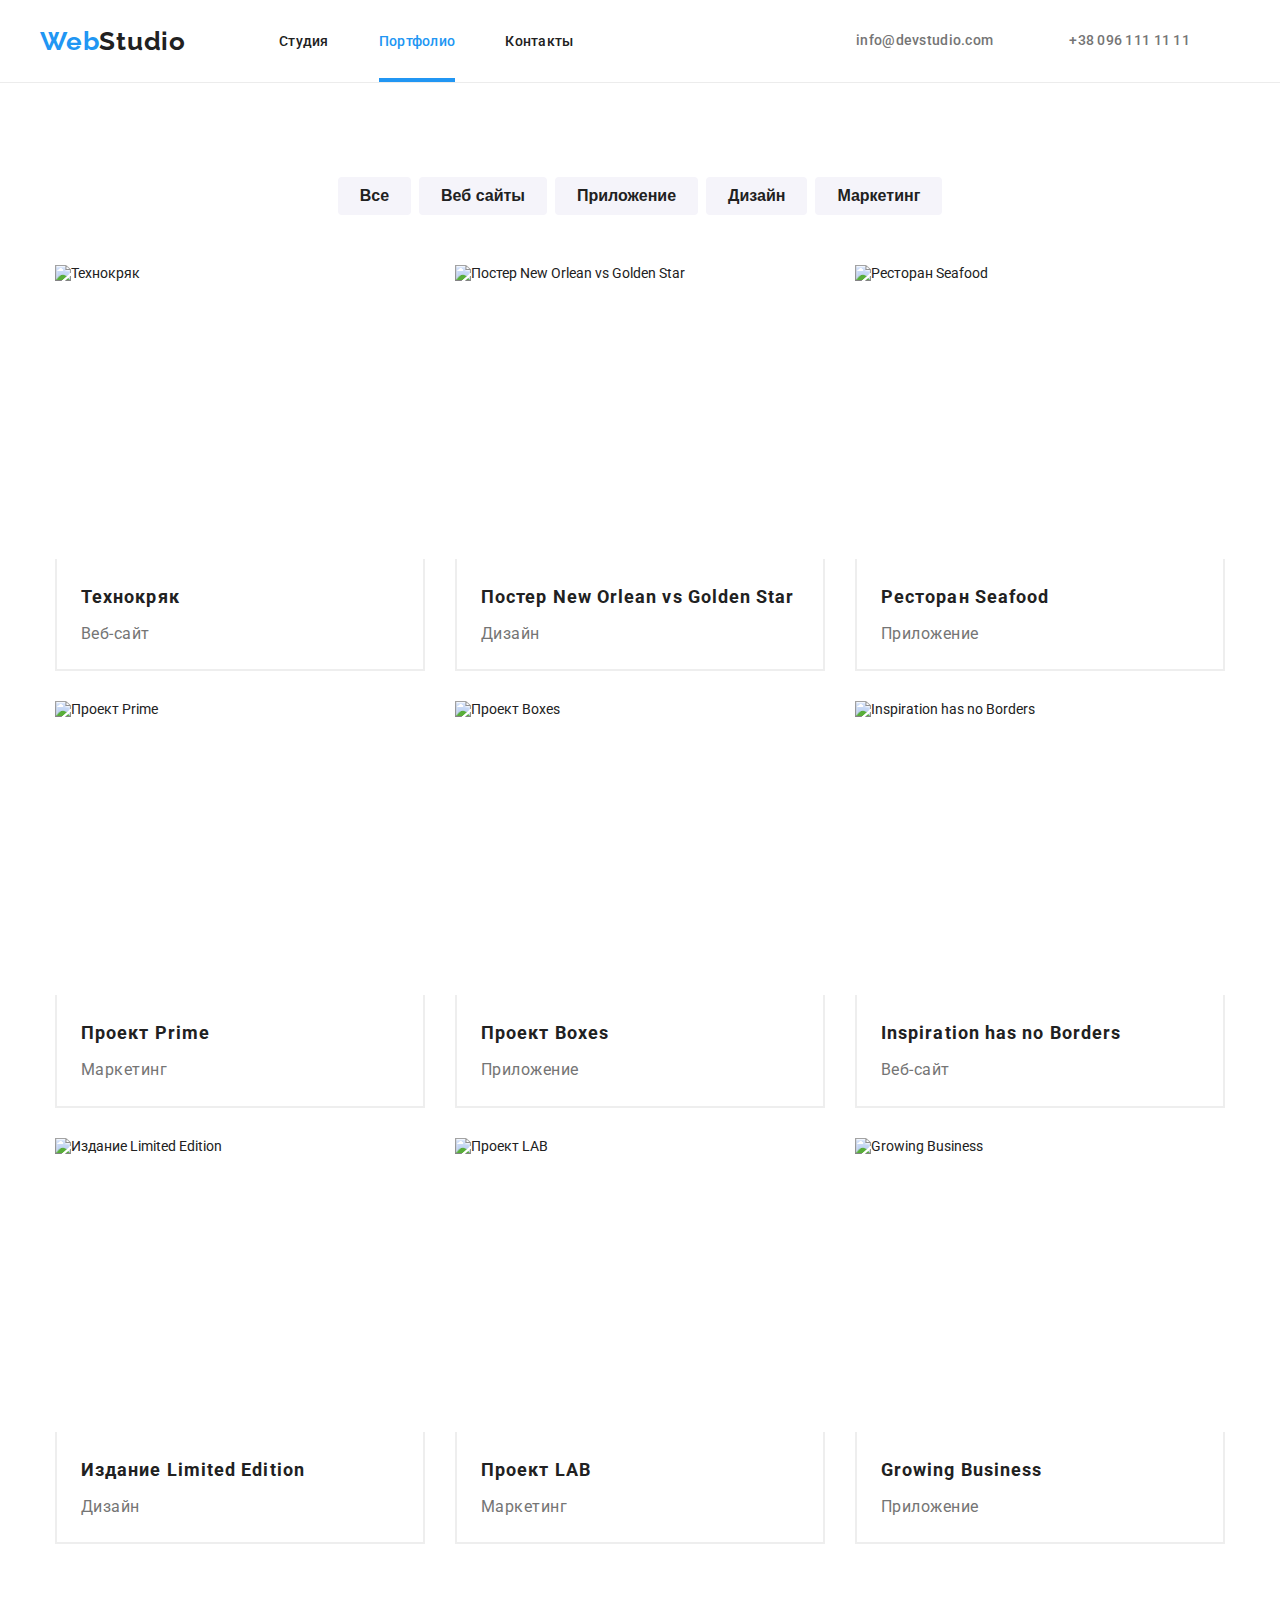
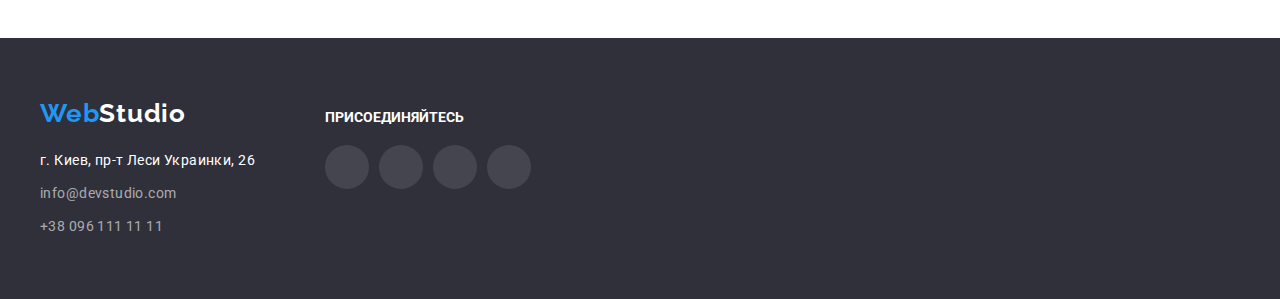
==== portfolio.html @ ff189494 "edit" ====
<!DOCTYPE html>
<html lang="en">

<head>
    <meta charset="UTF-8" />
    <meta http-equiv="X-UA-Compatible" content="IE=edge" />
    <meta name="viewport" content="width=device-width, initial-scale=1.0" />
    <meta name="description" content="Домашнее задание #2" />
    <title>Главная</title>
    <link rel="preconnect" href="https://fonts.googleapis.com">
    <link rel="preconnect" href="https://fonts.gstatic.com" crossorigin>
    <link
        href="https://fonts.googleapis.com/css2?family=Raleway:wght@700&family=Roboto:wght@400;500;700;900&display=swap"
        rel="stylesheet">
        <link rel="stylesheet" href="https://cdnjs.cloudflare.com/ajax/libs/modern-normalize/1.1.0/modern-normalize.min.css" integrity="sha512-wpPYUAdjBVSE4KJnH1VR1HeZfpl1ub8YT/NKx4PuQ5NmX2tKuGu6U/JRp5y+Y8XG2tV+wKQpNHVUX03MfMFn9Q==" crossorigin="anonymous" referrerpolicy="no-referrer" />
     <link rel="stylesheet" href="./css/styles.css" />
</head>

<body>
  <header class="header">
    <div class="container list">
    <a class="logo link" href="./index.html"><span class="first-logo">Web</span><span
        class="second-logo">Studio</span></a>
    <nav class="site-nav">
      <ul class="site-nav-list list">
        <li class="site-nav-list-item"><a class="link" href="./index.html">Студия</a></li>
        <li class="site-nav-list-item"><a class="link current-page" href="./portfolio.html">Портфолио</a></li>
        <li class="site-nav-list-item"><a class="link" href="">Контакты</a></li>
      </ul>
    </nav>
    <ul class="header-contact list">
      <li class="header-contact-item">           
        <a class="link email" href="mailto:info@devstudio.com">
          <svg class="svg" style="width: 16px; height:16px;" >
            <use href="./images/icons.svg#icon-envelope"></use>
          </svg>
          info@devstudio.com</a>
      </li>
      <li class="header-contact-item">          
        <a class="link tel" href="tel:+380961111111">
          <svg class="svg" style="width: 16px; height:16px;">
            <use href="./images/icons.svg#icon-smartphone"></use>
          </svg> 
          +38 096 111 11 11</a>
      </li>
    </ul>
  </div>
  </header>

    <main class="main-portfolio">
        <section class="portfolio section">
            <div class="container">
            <h1 hidden>Портфолио</h1>
            <ul class="portfolio-memu-list list">
                <li class="portfolio-memu-item"> <button class="filter-button btn" type="button">Все</button> </li>
                <li class="portfolio-memu-item"><button class="filter-button btn" type="button">Веб сайты</button></li>
                <li class="portfolio-memu-item"><button class="filter-button btn" type="button">Приложение</button></li>
                <li class="portfolio-memu-item"><button class="filter-button btn" type="button">Дизайн</button></li>
                <li class="portfolio-memu-item"><button class="filter-button btn" type="button">Маркетинг</button></li>
            </ul>

            <ul class="portfolio-repeater list">
                <li class="portfolio-repeater-item">
                  <a class="portfolio-repeater-item-link link" href="">   
                    <div class="portfolio-image-box">               
                    <img class="image" src="./images/portfolio/tehnokrack.jpg" alt="Технокряк">
                    <div class="portfolio-item-description">
                      <p class="text-description">Технокряк это современная площадка распространения коронавируса. Компании используют эту платформу для цифрового шпионажа и атак на защищённые сервера конкурентов.</p>
                    </div>
                  </div>

                    <div class="portfolio-repeater-item-part">
                    <h2 class="h2">Технокряк</h2>
                    <p class="text">Веб-сайт</p>
                </div>
                </a>
              </li>

                <li class="portfolio-repeater-item">
                  <a class="portfolio-repeater-item-link link" href="">
                    <div class="portfolio-image-box">  
                    <img class="image" src="./images/portfolio/new-orlean-vs-golden-star.jpg" alt="Постер New Orlean vs Golden Star">
                    <div class="portfolio-item-description">
                      <p class="text-description">Lorem, ipsum dolor sit amet consectetur adipisicing elit. Nobis, eum?</p>
                      </div>
                      </div>
                    <div class="portfolio-repeater-item-part">
                    <h2 class="h2">Постер New Orlean vs Golden Star</h2>
                    <p class="text">Дизайн</p>
                </div>
              </a>
                </li>
                
                <li class="portfolio-repeater-item">
                  <a class="portfolio-repeater-item-link link" href="">
                    <div class="portfolio-image-box">  
                    <img class="image"  src="./images/portfolio/resto-seafood.jpg" alt="Ресторан Seafood">
                    <div class="portfolio-item-description">
                      <p class="text-description ">Lorem, ipsum dolor sit amet consectetur adipisicing elit. Nobis, eum?</p>
                      </div>
                      </div>
                    <div class="portfolio-repeater-item-part">
                    <h2 class="h2">Ресторан Seafood</h2>
                    <p class="text">Приложение</p>
                </div>
              </a>
                </li>
                
                <li class="portfolio-repeater-item">
                  <a class="portfolio-repeater-item-link link" href="">
                    <div class="portfolio-image-box">  
                    <img class="image" src="./images/portfolio/progect-prime.jpg" alt="Проект Prime">
                    <div class="portfolio-item-description">
                      <p class="text-description">Lorem, ipsum dolor sit amet consectetur adipisicing elit. Nobis, eum?</p>
                      </div>
                      </div>
                    <div class="portfolio-repeater-item-part">
                    <h2 class="h2">Проект Prime</h2>
                    <p class="text">Маркетинг</p>
                </div>
                </a>
                </li>

                <li class="portfolio-repeater-item">
                  <a class="portfolio-repeater-item-link link" href="">
                    <div class="portfolio-image-box">  
                    <img class="image" src="./images/portfolio/progect-boxes.jpg" alt="Проект Boxes">
                    <div class="portfolio-item-description">
                      <p class="text-description">Lorem, ipsum dolor sit amet consectetur adipisicing elit. Nobis, eum?</p>
                      </div>
                      </div>
                    <div class="portfolio-repeater-item-part">
                    <h2 class="h2">Проект Boxes</h2>
                    <p class="text">Приложение</p>
                </div>
                </a>
                </li>

                <li class="portfolio-repeater-item">
                  <a class="portfolio-repeater-item-link link" href="">
                    <div class="portfolio-image-box"> 
                    <img class="image" src="./images/portfolio/inspiration-has-no-borders.jpg" alt="Inspiration has no Borders">                     
                    <div class="portfolio-item-description">
                      <p class="text-description">Lorem, ipsum dolor sit amet consectetur adipisicing elit. Nobis, eum?</p>
                      </div>
                      </div>
                    <div class="portfolio-repeater-item-part">
                    <h2 class="h2">Inspiration has no
                       Borders</h2>
                    <p class="text">Веб-сайт</p>
                </div>
                </a>
                </li>
                <li class="portfolio-repeater-item">
                  <a class="portfolio-repeater-item-link link" href="">
                    <div class="portfolio-image-box">  
                    <img class="image" src="./images/portfolio/limited-edition.jpg" alt="Издание Limited Edition">
                    <div class="portfolio-item-description">
                      <p class="text-description">Lorem, ipsum dolor sit amet consectetur adipisicing elit. Nobis, eum?</p>
                      </div>
                      </div>
                    <div class="portfolio-repeater-item-part">
                    <h2 class="h2">Издание Limited Edition</h2>
                    <p class="text">Дизайн</p>
                </div>
                </a>
                </li>
                <li class="portfolio-repeater-item">
                  <a class="portfolio-repeater-item-link link" href="">
                    <div class="portfolio-image-box">  
                    <img class="image" src="./images/portfolio/progect-lab.jpg" alt="Проект LAB">
                    <div class="portfolio-item-description">
                      <p class="text-description">Lorem, ipsum dolor sit amet consectetur adipisicing elit. Nobis, eum?</p>
                      </div>
                      </div>
                    <div class="portfolio-repeater-item-part">
                    <h2 class="h2">Проект LAB</h2>
                    <p class="text">Маркетинг</p>
                </div>
                </a>
                </li>
                <li class="portfolio-repeater-item">
                  <a class="portfolio-repeater-item-link link" href="">
                    <div class="portfolio-image-box">  
                    <img class="image" src="./images/portfolio/growing-business.jpg" alt="Growing Business">
                    <div class="portfolio-item-description">
                      <p class="text-description">Lorem, ipsum dolor sit amet consectetur adipisicing elit. Nobis, eum?</p>
                      </div>
                      </div>
                    <div class="portfolio-repeater-item-part">
                    <h2 class="h2">Growing Business</h2>
                    <p class="text">Приложение</p>
                </div>
                </a>
                </li>
            </ul>
        </div>
        </section>
    </main>

    <footer class="footer">
      <div class="footer-div container">
<div>
        <a class="logo-footer link" href="/index.html"><span class="first-logo-footer">Web</span><span
            class="second-logo-footer">Studio</span></a>

        <address class="address-footer">
          г. Киев, пр-т Леси Украинки, 26
          <ul class="list footer-contact-list">
            <li class="footer-contact-item"><a class="link" href="mailto:info@devstudio.com">info@devstudio.com</a></li>
            <li class="footer-contact-item"><a class="link" href="tel:+380961111111">+38 096 111 11 11</a></li>
          </ul>
        </address>
      </div>
      <div class="social-div">
        <p class="text">присоединяйтесь</p>
        <ul class="list social">
          <li class="item">
            <a href="" class="social-link">
            <svg class="svg">
              <use href="./images/icons.svg#icon-instagram-2"></use>
            </svg>
          </a>
          </li>
          <li class="item">
            <a href="" class="social-link">
            <svg class="svg">
              <use href="./images/icons.svg#icon-twitter-1"></use>
            </svg>
          </a>
          </li>
          <li class="item">
            <a href="" class="social-link">
            <svg class="svg">
              <use href="./images/icons.svg#icon-facebook-1"></use>
            </svg>
          </a>
          </li>
          <li class="item">
            <a href="" class="social-link">
            <svg class="svg">
              <use href="./images/icons.svg#icon-linkedin-1"></use>
            </svg>
          </a>
          </li>
        </ul>
      </div>
      </div>
    </footer>
</body>

</html>
---- css/styles.css ----
:root {
  --main-font: "Roboto", sans-serif;
  --secondary-font: "Raleway", sans-serif;

  /* text color */
  --main-txt-cl: #212121;  
  --secondary-txt-cl: #2196f3;
  --third-txt-cl: #757575;
  

  --title-txt-cl: #303030;
  --btn-txt-cl: #303030;
  --btn-bg-secondary-cl: #188CE8;

  /* colors */
  --accent-cl: #ff6c00;
  --main-bg-cl: #ffffff;
  --secondary-bg-cl: #F5F4FA;
  --third-bg-cl:#2f303a;


  --black-cl: #000000;
  --grey-cl: #9da4bd;
  --grey-cl-alpha: rgba(157, 164, 189, 0.6);

  --linear-gradient: linear-gradient(
    180deg,
    rgba(47, 48, 58, 0.2) 0%,     
     rgba(47, 48, 58, 0.4) 100%
  );

  /* others */
  --border-radius: 4px;
  
}

body {
  margin: 0;
  padding: 0;
  font-family: var(--main-font);
  font-style: normal;
  font-size: 14px;
  color: var(--main-txt-cl);
  
}

.visually-hidden {
  position: absolute;
  width: 1px;
  height: 1px;
  margin: -1px;
  padding: 0;
  overflow: hidden;
  border: 0;
  clip: rect(0 0 0 0)
}

.list {  
  margin: 0;
  display: flex;
  justify-content:center;
  align-items: center;  
  list-style: none;
  padding-inline-start: 0;
}

.container {   
  width: 1200px;
  margin-left: auto;
  margin-right: auto;  
  padding-left: 15px;
  padding-right: 15px;
}

.section {
  padding-top: 94px;
  padding-bottom: 94px;
}

.link {
  font-style: normal;
  font-size: 14px;
  text-decoration: none;
  color: var(--main-txt-cl);
  transition-property: color;
  transition-duration: 250ms;
  transition-timing-function: cubic-bezier(0.4, 0, 0.2, 1);
}

.link:hover,
.link:active,
.link:focus {  
  color: var(--secondary-txt-cl);
}


.btn {     
  text-align: center;    
  border-width: 0px;
  border-radius: var(--border-radius);
  cursor: pointer;
}

.image {
  display: block; 
  object-fit: cover;
}

.h1,
.h2,
.h3{
  margin: 0;
  padding: 0;
}

.h2 {    
  margin-bottom: 50px;
  font-weight: 700;
  font-size: 36px;
  line-height: 1.2;
  letter-spacing: 0.03em;
  text-align: center;  
}

.svg { 
  display: inline-block;  
   background-color: transparent;  
   justify-content: center;
   align-items: center;  
}
 
.text {
  margin: 0;
  padding: 0;
}

/* Header block */
.header {  
background-color: var(--main-bg-cl);
  border-bottom: 1px solid #ececec;
}

.logo {    
  font-family: var(--secondary-font); 
  font-weight: bold;
  font-size: 26px;
  line-height: 1.2;
  letter-spacing: 0.03em; 
}

.second-logo {  
  font-weight: bold;
  color: var(--main-txt-cl);
}

.site-nav {     
  margin-left: 93px;
  font-weight: 500;  
  font-size: 14px;
  line-height: 1.3;
  letter-spacing: 0.02em;
  text-align: left;
  vertical-align: top;
}

.current-page{
  position: relative;
}


.current-page::after {
  position: absolute;
  display: inline-block;
  bottom: 0;
  left: 0;
  content: "";
  width: 100%;
  height: 4px;
  background-color: var(--secondary-txt-cl);
}

.site-nav-list-item {  
  margin-right: 50px;  
}

.site-nav-list-item:last-child {  
  margin-right: 0px;  
}

.site-nav-list-item .link{
  display: inline-block;  
  padding-top: 32px;
  padding-bottom: 32px;  
}

.current-page{
  color: var(--secondary-txt-cl);
}

.first-logo {    
  color: var(--secondary-txt-cl);
}

.header-contact {
  margin-left: auto;
}

.header-contact-item .link{  
  display: flex;
  justify-content: center;
  align-items: center;
  margin-right: 50px;
  font-weight: 500;  
  line-height: 1.66;
  letter-spacing: 0.02em;  
  
}

.header-contact-item:last-child {  
  margin-right: 0px;   
  
}

.header-contact-item .link{   
  color: var(--third-txt-cl);   
  transition-property: color;
  transition-duration: 250ms;
  transition-timing-function: cubic-bezier(0.4, 0, 0.2, 1);
}

.header-contact-item:hover .link,
.header-contact-item:active .link,
.header-contact-item:focus .link {  
  color: var(--secondary-txt-cl);
}

.header-contact-item .svg{   
  fill: var(--third-txt-cl); 
  transition-property: fill;
  margin-right: 10px;
  transition-duration: 250ms;
  transition-timing-function: cubic-bezier(0.4, 0, 0.2, 1);
  
}

.header-contact-item:hover .svg,
.header-contact-item:focus .svg {  
  fill: var(--secondary-txt-cl);
}

/* Main block */

.main-index,
.main-portfolio {  
  background: #FFFFFF; 
}

.shapka {      
  background-image: var(--linear-gradient),url(../images/activity/img.jpg);   
  
  background-size: contain; 
  background-color: var(--third-bg-cl);
  padding-top: 200px;
  padding-bottom: 200px;
}

.shapka-container {
 
  text-align: center;
}

.shapka .h1 { 
  text-align: center;
  max-width: 696px; 
  margin: 0 auto;   
  padding: 0 auto;
  font-weight: 900;  
  font-size: 44px;
  line-height: 1.36;
  text-transform: uppercase;
  letter-spacing: 0.06em;
  color: var(--main-bg-cl);
}

.shapka .btn {    
  display: block;   
  margin-left: auto;
  margin-right: auto;
  margin-top: 30px;
  padding: 10px 32px;
  font-weight: 700; 
  font-size: 16px;
  line-height: 1.9;
  color: var(--main-bg-cl);
  background-color: var(--secondary-txt-cl);
  box-shadow: 0px 4px 4px rgba(0, 0, 0, 0.15);  
  transition-property: background-color;
  transition-duration: 250ms;
  transition-timing-function: cubic-bezier(0.4, 0, 0.2, 1);
}

.shapka .btn:hover,
.shapka .btn:active,
.shapka .btn:focus {      
  background-color: var(--btn-bg-secondary-cl);  
}

.peculiarities-list-item {
  width: 270px;
  margin-right: 30px;
}

.peculiarities-list-item:last-child {
  margin-right: 0px;
}

.peculiarities-list-item .svg{  
  display: inline-block;
  width: 70px;
  height: 70px;  
  
   background-color: transparent;  
   justify-content: center;
   align-items: center;   
}

.peculiarities-list-item-box {
  display: flex;
    align-items: center;
    justify-content: center;
  width: 270px;
  height: 120px; 
  
  background-color: var(--secondary-bg-cl);    
    
}

.peculiarities-title {
  margin-top: 30px;
  margin-bottom: 10px;
  font-weight: bold;
  line-height: 1.2;
  text-transform: uppercase;
}

.peculiarities-list-item .text {  
  margin: 0; 
  font-weight: normal;
  font-size: 14px;
  line-height: 1.7;
  letter-spacing: 0.03em;
  color: var(--third-txt-cl);
}

.activity {
  padding-bottom: 94px;
}

.activity-list-item {
  margin-right: 30px;
}

.activity-list-item:last-child {
  margin-right: 0px;
}

.activity-list-item .image {
  object-fit: cover;
  height: 294px;
  width: 370px;
}

.activity-desctiption {
  display: flex;
  align-items: center;
    justify-content: center;
  position: relative;
  top: -70px;
min-height: 70px;
width: 100%;
background: rgba(47, 48, 58, 0.8);
}

.activity .h3 {  
  font-weight: bold;
line-height: 1.14;
text-align: center;
letter-spacing: 0.03em;
text-transform: uppercase;
color: var(--main-bg-cl);
}


.team {   
  display: block;  
  font-weight: 700;
  font-size: 36px;
  line-height: 1.2;
  letter-spacing: 0.03em;
  text-align: center; 
  background: var(--secondary-bg-cl);
}

.team-list-item {
  margin-right: 30px;
  background: var(--main-bg-cl);
  box-shadow: 0px 1px 3px rgba(0, 0, 0, 0.12), 0px 1px 1px rgba(0, 0, 0, 0.14),
    0px 2px 1px rgba(0, 0, 0, 0.2);
  border-radius: 0px 0px var(--border-radius) var(--border-radius);
}

.team-list-item:last-child {
  margin-right: 0px;
  }

.team-list-item .image {
  object-fit: cover;
  height: 260px;
  width: 270px;
}
.team-list-item .social {
  font-size: 0px;
  line-height: 1;
}


.team-info {
  padding-top: 30px;
  padding-bottom: 30px;
}

.team-title {  
  margin: 0;
  font-weight: 500;
  font-size: 16px;   
  margin-bottom: 10px;
}

.team .text {  
  margin: 0;
  margin-bottom: 16px;
  font-weight: 400;
  font-size: 16px;  
  color: #757575;  
}
.social .item:not(:last-child) {
  margin-right: 10px;
}

.team .svg {  
  fill:  #AFB1B8;
  width: 20px;
  height: 20px;   
  transition-property: fill;
  transition-duration: 250ms;
  transition-timing-function: cubic-bezier(0.4, 0, 0.2, 1);
  
}

.team .item {    
  box-sizing: border-box;
  width: 44px;
  height: 44px;   
  border-radius: 50%;
  transition-property: background-color;
  transition-duration: 250ms;
  transition-timing-function: cubic-bezier(0.4, 0, 0.2, 1);  
  
}

.team .item:hover ,
.team .item:focus {   
 
  background-color: var(--secondary-txt-cl);
  
}

.team .item:hover .svg,
.team .item:focus .svg{    
  fill:  #ffffff;
  
}

.social-link {
  display: flex;
  justify-content: center;
    align-items: center;
  width: 100%;
  height: 100%; 
}

.clients .item:not(:last-child) {
  margin-right: 30px;
}

.clients .box {
  display: flex;
  justify-content: center;
    align-items: center;
  width: 170px;
  height: 92px; 
  border: 1px solid #AFB1B8;  
box-sizing: border-box;
border-radius: 4px;
transition-property: border;
  transition-duration: 250ms;
  transition-timing-function: cubic-bezier(0.4, 0, 0.2, 1); 
}

.clients .box:hover,
.clients .box:focus{  
  border: 1px solid var(--secondary-txt-cl);  
}
.clients .box .svg{  
  transition-property: fill;
  transition-duration: 250ms;
  transition-timing-function: cubic-bezier(0.4, 0, 0.2, 1);
}


.clients .box:hover .svg,
.clients .box:focus .svg{  
  fill:  var(--secondary-txt-cl);  
}

.clients .svg{ 
  fill:  #AFB1B8;
  width: 106px;
  height: 60px;     
}


/* Footer block */


.footer {    
  background: var(--third-bg-cl);
  padding-top: 60px;
  padding-bottom: 60px;
} 

.footer-div {
  display: flex;
  align-items: baseline
}

.logo-footer {  
  top: 24px;
  font-family: var(--secondary-font);  
  font-size: 26px;
  line-height: 1.2;
  letter-spacing: 0.03em;  
  font-weight: bold;
}

.first-logo-footer {    
  color: var(--secondary-txt-cl);
}

.second-logo-footer {  
  font-weight: bold;
  color: var(--main-bg-cl);
}

.address-footer {
  font-weight: normal;
  font-size: 14px;
  font-style: normal;
  line-height: 1.7;
  letter-spacing: 0.03em;
  color: var(--main-bg-cl);
  margin-top: 20px;
}

.footer-contact-list {
  margin-top: 9px;
  flex-direction: column;
  align-items: flex-start;
}

.footer-contact-item {    
  margin-bottom: 9px;
}

.footer-contact-item:last-child{
  margin-bottom: 0px;
}

.footer-contact-item .link {  
  font-weight: normal;
  font-size: 14px;
  line-height: 1.7;
  letter-spacing: 0.03em;
  color: rgba(255, 255, 255, 0.6); 
  transition-property: color;
  transition-duration: 250ms;
  transition-timing-function: cubic-bezier(0.4, 0, 0.2, 1);   
}

.footer-contact-item .link:hover,
.footer-contact-item .link:active,
.footer-contact-item .link:focus { 
  color: var(--secondary-txt-cl);
}

.footer .social-div {
  margin-left: 70px;
}

.footer .text {
  color: #ffffff;
  margin-bottom: 20px;
  font-weight: bold;
  text-transform: uppercase;
}

.footer .social .item {
  width: 44px;
  height: 44px;
  background: rgba(255, 255, 255, 0.1); 
  border-radius: 50%;
  transition-property: background-color;
  transition-duration: 250ms;
  transition-timing-function: cubic-bezier(0.4, 0, 0.2, 1);
}

.footer .social .item:hover,
.footer .social .item:focus{ 
  background: #2196F3;
  }

.footer .social .item:not(:last-child) {
  margin-right: 10px;
}

.footer .svg {    
  fill: var(--main-bg-cl);
  position: relative;  
  width: 20px;
  height: 20px;  
  padding: 0;  
  }

  

/* Portfolio Page */

.portfolio-memu-list {
margin-bottom: 50px;
}

.portfolio-memu-item {
  margin-right: 8px;
}

.portfolio-memu-item:last-child {
  margin-right: 0px;
}

.filter-button {
  display: block;  
  text-align: center;   
  padding-left: 22px; 
  padding-right: 22px; 
  padding-top: 6px; 
  padding-bottom: 6px;
  font-weight: 700; 
  font-size: 16px;
  line-height: 1.6;
  color: var(--main-txt-cl);
  background-color: var(--secondary-bg-cl);  
  border-width: 0px;
  border-radius: var(--border-radius);
  transition-property: background-color, color, box-shadow ;
  transition-duration: 250ms;
  transition-timing-function: cubic-bezier(0.4, 0, 0.2, 1);
}

.filter-button:hover,
.filter-button:focus,
.filter-button:active { 
  color: var(--main-bg-cl);
  background-color: var(--secondary-txt-cl);
  box-shadow: 0px 4px 4px rgba(0, 0, 0, 0.15);
}

.portfolio-repeater {   
  flex-direction: row;
  flex-wrap:wrap;        
}

.portfolio-repeater-item {
  position: relative;
  box-sizing: border-box;
  width: 370px;
  margin-right: 30px;  
  margin-bottom: 30px;  
}

.portfolio-image-box{
  position: relative;
  width: 100%;
  height: 294px;
  overflow: hidden;
}

.portfolio-repeater-item-link .portfolio-repeater-item{ 
  background: var(--main-bg-cl);
  transition-property: box-shadow;
  transition-duration: 250ms;
  transition-timing-function: cubic-bezier(0.4, 0, 0.2, 1);
}

.portfolio-repeater-item:hover,
.portfolio-repeater-item:active {
  box-shadow: 0px 1px 1px rgba(0, 0, 0, 0.12), 0px 4px 4px rgba(0, 0, 0, 0.06), 1px 4px 6px rgba(0, 0, 0, 0.16);
}

.portfolio-repeater-item:nth-child(3n+3) {  
  margin-right: 0px;    
}

.portfolio-repeater-item:nth-last-child(-n+3) {  
  margin-bottom: 0px;    
}

.portfolio-item-description {  
  position: absolute;
  display: flex;
  justify-content: center;
  align-items: center;  
  width: 100%;
  height: 294px;
  padding-left:  24px;  
  background: rgba(33, 150, 243, 0.9); 
  transition-property: transform;
  transition-duration: 250ms;
  transition-timing-function: cubic-bezier(0.4, 0, 0.2, 1);
}

.portfolio-repeater-item-link:hover .portfolio-item-description,
.portfolio-repeater-item-link:active .portfolio-item-description{
  
  transform: translate(0%, -100%);
  
}


.text-description {  
  margin: 0;
  font-size: 18px;
line-height: 1.55;
color: var(--main-bg-cl);
}

.portfolio-repeater-item-part {
  
  padding: 20px 24px;  
  border-bottom: 2px solid #EEEEEE;
  border-left: 2px solid #EEEEEE;
  border-right: 2px solid #EEEEEE;
}

.portfolio-repeater-item .image {  
  width: 370px;
  height:  294px;  
}

.portfolio .h2{
  margin: 0;  
  padding: 0px;
  text-align: left;
  margin-bottom: 4px;
  font-weight: bold;
font-size: 18px;
line-height: 2;
letter-spacing: 0.06em;
text-decoration: none;
color: #212121;
}

.portfolio .text{
  margin: 0;  
  padding: 0px;
  font-size: 16px;
line-height: 1.9;
letter-spacing: 0.03em;
text-decoration: none;
color: #757575;
}


/* Modal */

.backdrop {
  display: flex;
  position: fixed;
  align-items: center;
    justify-content: center;
  top: 0;
  left: 0;
  width: 100%;
  height: 100%;
  background: rgba(0, 0, 0, 0.2);
}

.is-hidden {
  visibility: hidden;
  opacity: 0;
  pointer-events: none;
}

.modal { 
  position: relative;
  height: 581px;
  width: 528px;
  background-color: var(--main-bg-cl) ;
}
.modal .btn{
  display: flex;
  justify-content: center;
    align-items: center;
  position: absolute;
  right: 23px;
  top: 23px;
  padding: 0;
  width: 30px;
  height: 30px;
  border: 1px solid rgba(0, 0, 0, 0.1);
  background: var(--main-bg-cl);
box-sizing: border-box;
border-radius: 50%;
}

.svg-close {    
  fill: var(--black-cl);
  position: relative;  
  width: 10px;
  height: 10px;  
  padding: 0;  
  }
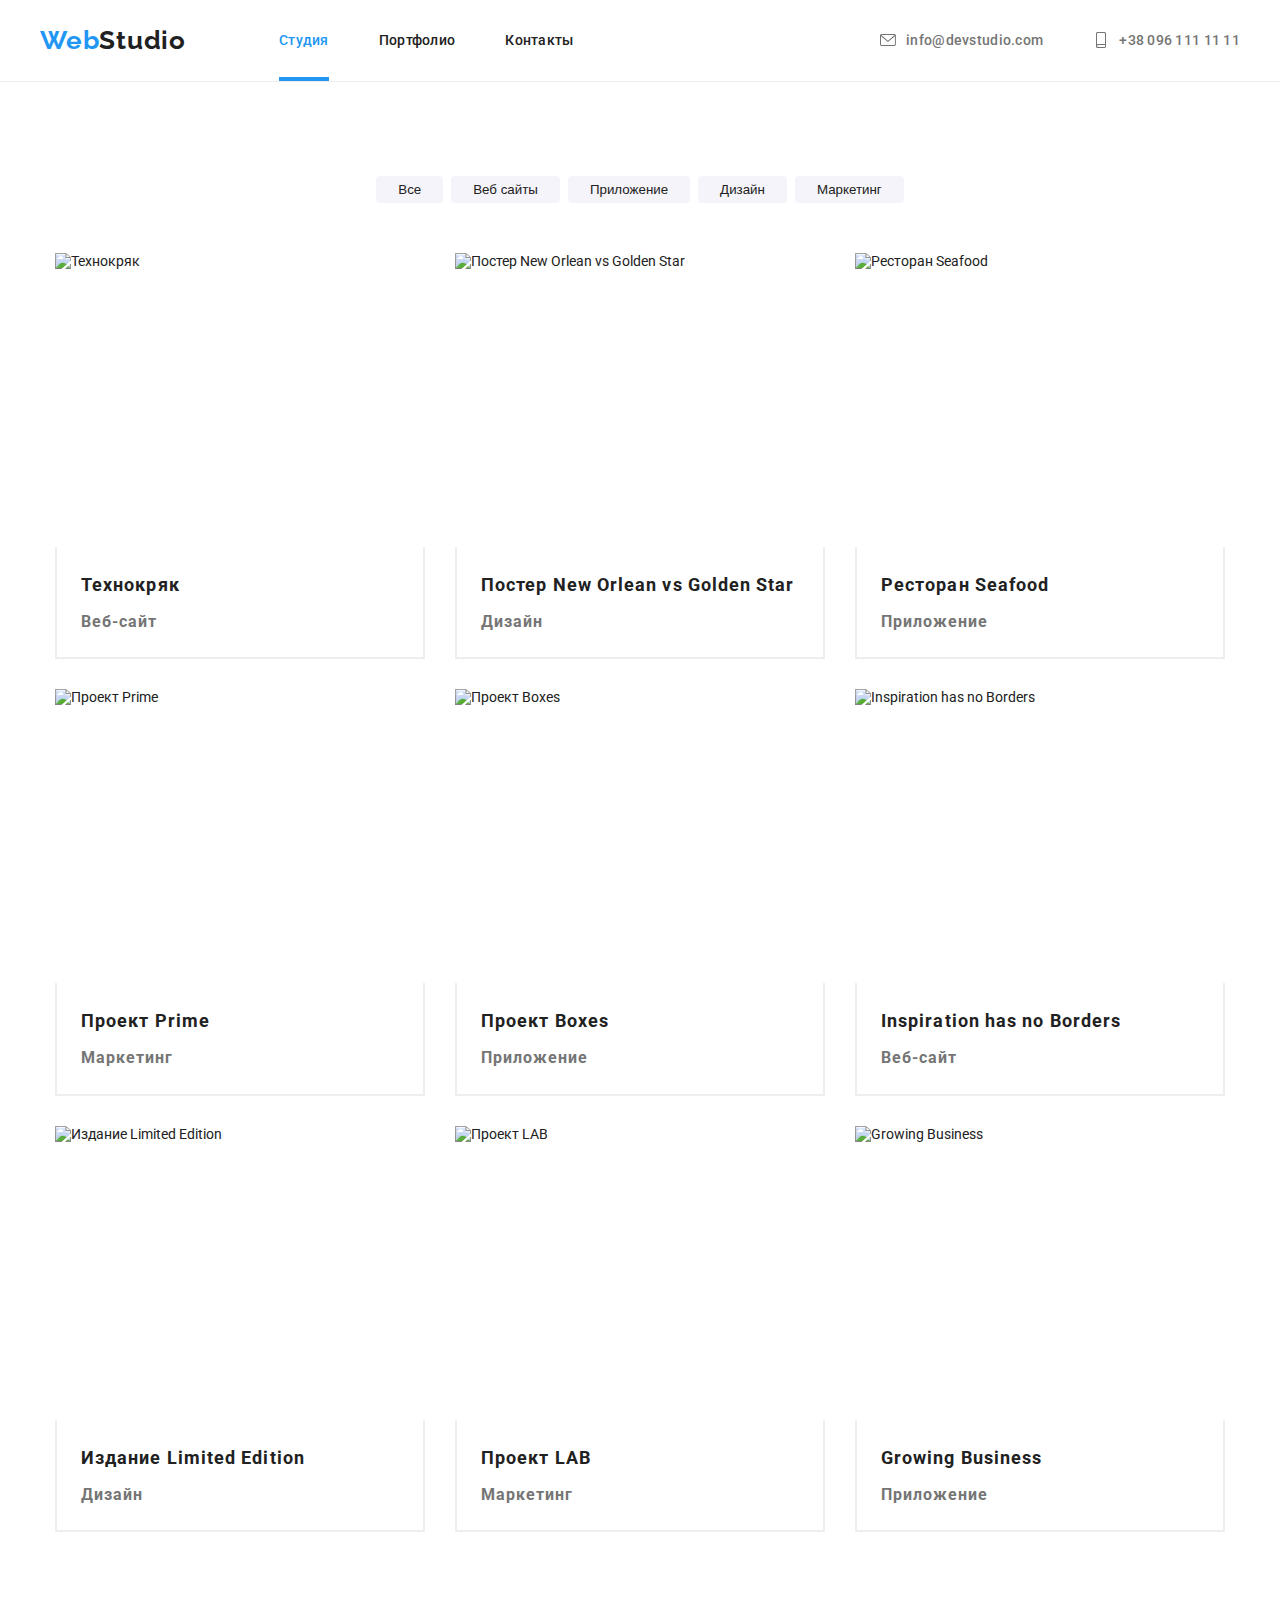
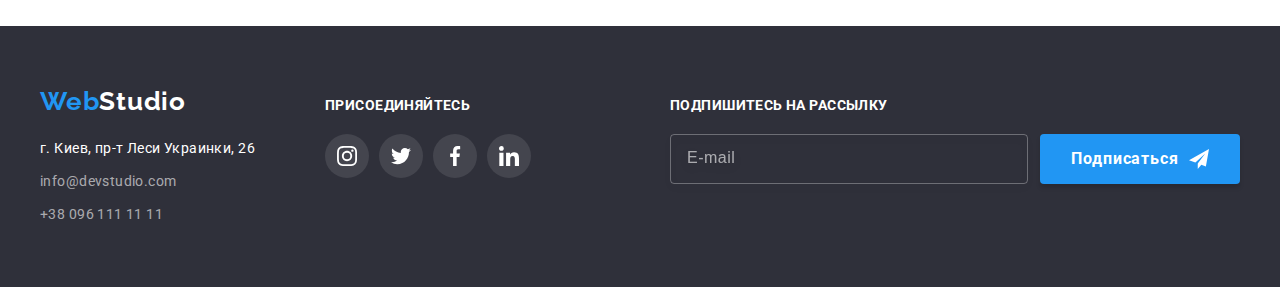
==== commit 0a289ec8: "update" ====
--- a/portfolio.html
+++ b/portfolio.html
@@ -17,179 +17,179 @@
 </head>
 
 <body>
+
   <header class="header">
-    <div class="container list">
-    <a class="logo link" href="./index.html"><span class="first-logo">Web</span><span
-        class="second-logo">Studio</span></a>
-    <nav class="site-nav">
-      <ul class="site-nav-list list">
-        <li class="site-nav-list-item"><a class="link" href="./index.html">Студия</a></li>
-        <li class="site-nav-list-item"><a class="link current-page" href="./portfolio.html">Портфолио</a></li>
-        <li class="site-nav-list-item"><a class="link" href="">Контакты</a></li>
+    <div class="container list box-flex">
+      <a class="link font-3" href="./index.html">Web<span class="header__logo">Studio</span></a>
+      <nav class="header__navigation ">
+        <ul class="header__navigation__list list box-flex font-7 ">
+          <li class="header__navigation__list__item position-items"><a class="link animation-1 current-page" href="./index.html"> <p> Студия</p></a></li>
+          <li class="header__navigation__list__item position-items"><a class="link  animation-1" href="./portfolio.html"> <p> Портфолио</p></a></li>
+          <li class="header__navigation__list__item position-items"><a class="link  animation-1" href=""><p>Контакты</p></a></li>
+        </ul>
+      </nav>
+      <ul class="header__contact list box-flex font-7">
+        <li class="header__contact__item position-items ">
+          <a class="link email animation-1 box-flex" href="mailto:info@devstudio.com">
+            <svg class="svg animation-1" style="width: 16px; height:16px;">
+              <use href="./images/icons.svg#icon-envelope"></use>
+            </svg>
+            <p>info@devstudio.com</p></a>
+        </li>
+        <li class="header__contact__item position-items ">
+          <a class="link tel animation-1 box-flex" href="tel:+380961111111">
+            <svg class="svg animation-1" style="width: 16px; height:16px;">
+              <use href="./images/icons.svg#icon-smartphone"></use>
+            </svg>
+            <p>+38 096 111 11 11</p></a>
+        </li>
       </ul>
-    </nav>
-    <ul class="header-contact list">
-      <li class="header-contact-item">           
-        <a class="link email" href="mailto:info@devstudio.com">
-          <svg class="svg" style="width: 16px; height:16px;" >
-            <use href="./images/icons.svg#icon-envelope"></use>
-          </svg>
-          info@devstudio.com</a>
-      </li>
-      <li class="header-contact-item">          
-        <a class="link tel" href="tel:+380961111111">
-          <svg class="svg" style="width: 16px; height:16px;">
-            <use href="./images/icons.svg#icon-smartphone"></use>
-          </svg> 
-          +38 096 111 11 11</a>
-      </li>
-    </ul>
-  </div>
+    </div>
   </header>
 
-    <main class="main-portfolio">
+    <main class="main">
         <section class="portfolio section">
             <div class="container">
             <h1 hidden>Портфолио</h1>
-            <ul class="portfolio-memu-list list">
-                <li class="portfolio-memu-item"> <button class="filter-button btn" type="button">Все</button> </li>
-                <li class="portfolio-memu-item"><button class="filter-button btn" type="button">Веб сайты</button></li>
-                <li class="portfolio-memu-item"><button class="filter-button btn" type="button">Приложение</button></li>
-                <li class="portfolio-memu-item"><button class="filter-button btn" type="button">Дизайн</button></li>
-                <li class="portfolio-memu-item"><button class="filter-button btn" type="button">Маркетинг</button></li>
+            <ul class="portfolio__memu__list list box-flex">
+                <li class="portfolio__memu__item animation-1"> <button class="portfolio__memu__button-filter btn" type="button">Все</button> </li>
+                <li class="portfolio__memu__item a imation-1"><button class="portfolio__memu__button-filter btn" type="button">Веб сайты</button></li>
+                <li class="portfolio__memu__item animation-1"><button class="portfolio__memu__button-filter btn" type="button">Приложение</button></li>
+                <li class="portfolio__memu__item animation-1"><button class="portfolio__memu__button-filter btn" type="button">Дизайн</button></li>
+                <li class="portfolio__memu__item animation-1"><button class="portfolio__memu__button-filter btn" type="button">Маркетинг</button></li>
             </ul>
 
-            <ul class="portfolio-repeater list">
-                <li class="portfolio-repeater-item">
-                  <a class="portfolio-repeater-item-link link" href="">   
-                    <div class="portfolio-image-box">               
+            <ul class="portfolio__repeater list box-flex">
+                <li class="portfolio__repeater__item animation-1">
+                  <a class="portfolio__repeater__item__link link" href="">   
+                    <div class="portfolio__image__box">               
                     <img class="image" src="./images/portfolio/tehnokrack.jpg" alt="Технокряк">
-                    <div class="portfolio-item-description">
+                    <div class="portfolio__item__description box-flex animation-1">
                       <p class="text-description">Технокряк это современная площадка распространения коронавируса. Компании используют эту платформу для цифрового шпионажа и атак на защищённые сервера конкурентов.</p>
                     </div>
                   </div>
 
-                    <div class="portfolio-repeater-item-part">
-                    <h2 class="h2">Технокряк</h2>
-                    <p class="text">Веб-сайт</p>
+                    <div class="portfolio__repeater__item__part">
+                    <h2 class="font-12">Технокряк</h2>
+                    <p class="text font-4">Веб-сайт</p>
                 </div>
                 </a>
               </li>
 
-                <li class="portfolio-repeater-item">
-                  <a class="portfolio-repeater-item-link link" href="">
-                    <div class="portfolio-image-box">  
+                <li class="portfolio__repeater__item animation-1">
+                  <a class="portfolio__repeater__item__link link" href="">
+                    <div class="portfolio__image__box">  
                     <img class="image" src="./images/portfolio/new-orlean-vs-golden-star.jpg" alt="Постер New Orlean vs Golden Star">
-                    <div class="portfolio-item-description">
-                      <p class="text-description">Lorem, ipsum dolor sit amet consectetur adipisicing elit. Nobis, eum?</p>
-                      </div>
-                      </div>
-                    <div class="portfolio-repeater-item-part">
-                    <h2 class="h2">Постер New Orlean vs Golden Star</h2>
-                    <p class="text">Дизайн</p>
+                    <div class="portfolio__item__description box-flex animation-1">
+                      <p class="text-description">Lorem, ipsum dolor sit amet consectetur adipisicing elit. Nobis, eum?</p>
+                      </div>
+                      </div>
+                    <div class="portfolio__repeater__item__part">
+                    <h2 class="font-12">Постер New Orlean vs Golden Star</h2>
+                    <p class="text font-4">Дизайн</p>
                 </div>
               </a>
                 </li>
                 
-                <li class="portfolio-repeater-item">
-                  <a class="portfolio-repeater-item-link link" href="">
-                    <div class="portfolio-image-box">  
+                <li class="portfolio__repeater__item animation-1">
+                  <a class="portfolio__repeater__item__link link" href="">
+                    <div class="portfolio__image__box">  
                     <img class="image"  src="./images/portfolio/resto-seafood.jpg" alt="Ресторан Seafood">
-                    <div class="portfolio-item-description">
+                    <div class="portfolio__item__description box-flex animation-1">
                       <p class="text-description ">Lorem, ipsum dolor sit amet consectetur adipisicing elit. Nobis, eum?</p>
                       </div>
                       </div>
-                    <div class="portfolio-repeater-item-part">
-                    <h2 class="h2">Ресторан Seafood</h2>
-                    <p class="text">Приложение</p>
+                    <div class="portfolio__repeater__item__part">
+                    <h2 class="font-12">Ресторан Seafood</h2>
+                    <p class="text font-4">Приложение</p>
                 </div>
               </a>
                 </li>
                 
-                <li class="portfolio-repeater-item">
-                  <a class="portfolio-repeater-item-link link" href="">
-                    <div class="portfolio-image-box">  
+                <li class="portfolio__repeater__item animation-1">
+                  <a class="portfolio__repeater__item__link link" href="">
+                    <div class="portfolio__image__box">  
                     <img class="image" src="./images/portfolio/progect-prime.jpg" alt="Проект Prime">
-                    <div class="portfolio-item-description">
-                      <p class="text-description">Lorem, ipsum dolor sit amet consectetur adipisicing elit. Nobis, eum?</p>
-                      </div>
-                      </div>
-                    <div class="portfolio-repeater-item-part">
-                    <h2 class="h2">Проект Prime</h2>
-                    <p class="text">Маркетинг</p>
-                </div>
-                </a>
-                </li>
-
-                <li class="portfolio-repeater-item">
-                  <a class="portfolio-repeater-item-link link" href="">
-                    <div class="portfolio-image-box">  
+                    <div class="portfolio__item__description box-flex animation-1">
+                      <p class="text-description">Lorem, ipsum dolor sit amet consectetur adipisicing elit. Nobis, eum?</p>
+                      </div>
+                      </div>
+                    <div class="portfolio__repeater__item__part">
+                    <h2 class="font-12">Проект Prime</h2>
+                    <p class="text font-4">Маркетинг</p>
+                </div>
+                </a>
+                </li>
+
+                <li class="portfolio__repeater__item animation-1">
+                  <a class="portfolio__repeater__item__link link" href="">
+                    <div class="portfolio__image__box">  
                     <img class="image" src="./images/portfolio/progect-boxes.jpg" alt="Проект Boxes">
-                    <div class="portfolio-item-description">
-                      <p class="text-description">Lorem, ipsum dolor sit amet consectetur adipisicing elit. Nobis, eum?</p>
-                      </div>
-                      </div>
-                    <div class="portfolio-repeater-item-part">
-                    <h2 class="h2">Проект Boxes</h2>
-                    <p class="text">Приложение</p>
-                </div>
-                </a>
-                </li>
-
-                <li class="portfolio-repeater-item">
-                  <a class="portfolio-repeater-item-link link" href="">
-                    <div class="portfolio-image-box"> 
+                    <div class="portfolio__item__description box-flex animation-1">
+                      <p class="text-description">Lorem, ipsum dolor sit amet consectetur adipisicing elit. Nobis, eum?</p>
+                      </div>
+                      </div>
+                    <div class="portfolio__repeater__item__part">
+                    <h2 class="font-12">Проект Boxes</h2>
+                    <p class="text font-4">Приложение</p>
+                </div>
+                </a>
+                </li>
+
+                <li class="portfolio__repeater__item animation-1">
+                  <a class="portfolio__repeater__item__link link" href="">
+                    <div class="portfolio__image__box"> 
                     <img class="image" src="./images/portfolio/inspiration-has-no-borders.jpg" alt="Inspiration has no Borders">                     
-                    <div class="portfolio-item-description">
-                      <p class="text-description">Lorem, ipsum dolor sit amet consectetur adipisicing elit. Nobis, eum?</p>
-                      </div>
-                      </div>
-                    <div class="portfolio-repeater-item-part">
-                    <h2 class="h2">Inspiration has no
+                    <div class="portfolio__item__description box-flex animation-1">
+                      <p class="text-description">Lorem, ipsum dolor sit amet consectetur adipisicing elit. Nobis, eum?</p>
+                      </div>
+                      </div>
+                    <div class="portfolio__repeater__item__part">
+                    <h2 class="font-12">Inspiration has no
                        Borders</h2>
-                    <p class="text">Веб-сайт</p>
-                </div>
-                </a>
-                </li>
-                <li class="portfolio-repeater-item">
-                  <a class="portfolio-repeater-item-link link" href="">
-                    <div class="portfolio-image-box">  
+                    <p class="text font-4">Веб-сайт</p>
+                </div>
+                </a>
+                </li>
+                <li class="portfolio__repeater__item animation-1">
+                  <a class="portfolio__repeater__item__link link" href="">
+                    <div class="portfolio__image__box">  
                     <img class="image" src="./images/portfolio/limited-edition.jpg" alt="Издание Limited Edition">
-                    <div class="portfolio-item-description">
-                      <p class="text-description">Lorem, ipsum dolor sit amet consectetur adipisicing elit. Nobis, eum?</p>
-                      </div>
-                      </div>
-                    <div class="portfolio-repeater-item-part">
-                    <h2 class="h2">Издание Limited Edition</h2>
-                    <p class="text">Дизайн</p>
-                </div>
-                </a>
-                </li>
-                <li class="portfolio-repeater-item">
-                  <a class="portfolio-repeater-item-link link" href="">
-                    <div class="portfolio-image-box">  
+                    <div class="portfolio__item__description box-flex animation-1">
+                      <p class="text-description">Lorem, ipsum dolor sit amet consectetur adipisicing elit. Nobis, eum?</p>
+                      </div>
+                      </div>
+                    <div class="portfolio__repeater__item__part">
+                    <h2 class="font-12">Издание Limited Edition</h2>
+                    <p class="text font-4">Дизайн</p>
+                </div>
+                </a>
+                </li>
+                <li class="portfolio__repeater__item animation-1">
+                  <a class="portfolio__repeater__item__link link" href="">
+                    <div class="portfolio__image__box">  
                     <img class="image" src="./images/portfolio/progect-lab.jpg" alt="Проект LAB">
-                    <div class="portfolio-item-description">
-                      <p class="text-description">Lorem, ipsum dolor sit amet consectetur adipisicing elit. Nobis, eum?</p>
-                      </div>
-                      </div>
-                    <div class="portfolio-repeater-item-part">
-                    <h2 class="h2">Проект LAB</h2>
-                    <p class="text">Маркетинг</p>
-                </div>
-                </a>
-                </li>
-                <li class="portfolio-repeater-item">
-                  <a class="portfolio-repeater-item-link link" href="">
-                    <div class="portfolio-image-box">  
+                    <div class="portfolio__item__description box-flex animation-1">
+                      <p class="text-description">Lorem, ipsum dolor sit amet consectetur adipisicing elit. Nobis, eum?</p>
+                      </div>
+                      </div>
+                    <div class="portfolio__repeater__item__part">
+                    <h2 class="font-12">Проект LAB</h2>
+                    <p class="text font-4">Маркетинг</p>
+                </div>
+                </a>
+                </li>
+                <li class="portfolio__repeater__item animation-1">
+                  <a class="portfolio__repeater__item__link link" href="">
+                    <div class="portfolio__image__box">  
                     <img class="image" src="./images/portfolio/growing-business.jpg" alt="Growing Business">
-                    <div class="portfolio-item-description">
-                      <p class="text-description">Lorem, ipsum dolor sit amet consectetur adipisicing elit. Nobis, eum?</p>
-                      </div>
-                      </div>
-                    <div class="portfolio-repeater-item-part">
-                    <h2 class="h2">Growing Business</h2>
-                    <p class="text">Приложение</p>
+                    <div class="portfolio__item__description box-flex animation-1">
+                      <p class="text-description">Lorem, ipsum dolor sit amet consectetur adipisicing elit. Nobis, eum?</p>
+                      </div>
+                      </div>
+                    <div class="portfolio__repeater__item__part">
+                    <h2 class="font-12">Growing Business</h2>
+                    <p class="text font-4">Приложение</p>
                 </div>
                 </a>
                 </li>
@@ -199,52 +199,68 @@
     </main>
 
     <footer class="footer">
-      <div class="footer-div container">
-<div>
-        <a class="logo-footer link" href="/index.html"><span class="first-logo-footer">Web</span><span
-            class="second-logo-footer">Studio</span></a>
-
-        <address class="address-footer">
-          г. Киев, пр-т Леси Украинки, 26
-          <ul class="list footer-contact-list">
-            <li class="footer-contact-item"><a class="link" href="mailto:info@devstudio.com">info@devstudio.com</a></li>
-            <li class="footer-contact-item"><a class="link" href="tel:+380961111111">+38 096 111 11 11</a></li>
+      <div class="footer__container container box-flex">
+        <div>
+          <a class="link font-3" href="/index.html">Web<span class="footer__logo">Studio</span></a>
+  
+          <address class="footer__address font-8">
+            г. Киев, пр-т Леси Украинки, 26
+            <ul class="list footer__address__contact__list">
+              <li class="footer__address__contact__item"><a class="link animation-1" href="mailto:info@devstudio.com">info@devstudio.com</a></li>
+              <li class="footer__address__contact__item"><a class="link animation-1" href="tel:+380961111111">+38 096 111 11 11</a></li>
+            </ul>
+          </address>
+        </div>
+  
+        <div class="footer__social">
+          <p class="footer__social__title font-9">присоединяйтесь</p>
+          <ul class="footer__social__list list box-flex">
+            <li class="footer__social__item animation-1">
+              <a href="" class="footer__social__item__link link box-flex">
+                <svg class="svg">
+                  <use href="./images/icons.svg#icon-instagram-2"></use>
+                </svg>
+              </a>
+            </li>
+            <li class="footer__social__item animation-1">
+              <a href="" class="footer__social__item__link  link box-flex ">
+                <svg class="svg">
+                  <use href="./images/icons.svg#icon-twitter-1"></use>
+                </svg>
+              </a>
+            </li>
+            <li class="footer__social__item  animation-1">
+              <a href="" class="footer__social__item__link link box-flex">
+                <svg class="svg">
+                  <use href="./images/icons.svg#icon-facebook-1"></use>
+                </svg>
+              </a>
+            </li>
+            <li class="footer__social__item  animation-1">
+              <a href="" class="footer__social__item__link link box-flex">
+                <svg class="svg">
+                  <use href="./images/icons.svg#icon-linkedin-1"></use>
+                </svg>
+              </a>
+            </li>
           </ul>
-        </address>
-      </div>
-      <div class="social-div">
-        <p class="text">присоединяйтесь</p>
-        <ul class="list social">
-          <li class="item">
-            <a href="" class="social-link">
-            <svg class="svg">
-              <use href="./images/icons.svg#icon-instagram-2"></use>
-            </svg>
-          </a>
-          </li>
-          <li class="item">
-            <a href="" class="social-link">
-            <svg class="svg">
-              <use href="./images/icons.svg#icon-twitter-1"></use>
-            </svg>
-          </a>
-          </li>
-          <li class="item">
-            <a href="" class="social-link">
-            <svg class="svg">
-              <use href="./images/icons.svg#icon-facebook-1"></use>
-            </svg>
-          </a>
-          </li>
-          <li class="item">
-            <a href="" class="social-link">
-            <svg class="svg">
-              <use href="./images/icons.svg#icon-linkedin-1"></use>
-            </svg>
-          </a>
-          </li>
-        </ul>
-      </div>
+        </div>
+        <div class="footer__subscription">
+          <form class="subscription__form box-flex" name="subscription-form" autocomplete="on">
+            <div class="subscription__form__box">
+              <p class="subscription__form__box__title font-9">подпишитесь на рассылку</p>
+              <label for="user_email"></label>
+              <input class="subscription__form__input" type="email" name="email" id="user_email" placeholder="E-mail">
+            </div>
+            <button class="btn btn-action subscription__form__btn  animation-1 box-flex" type="submit">
+              <p class="font-4">Подписаться</p>
+              <svg class="sibscription__form__svg svg">
+                <use href="./images/icons.svg#icon-icon-send"></use>
+              </svg>
+            </button>
+          </form>
+  
+        </div>
       </div>
     </footer>
 </body>
--- a/css/styles.css
+++ b/css/styles.css
@@ -31,17 +31,23 @@
 
   /* others */
   --border-radius: 4px;
-  
-}
-
-body {
-  margin: 0;
-  padding: 0;
+  --gap: 30px;
+  --item:3;
+  --margin-element: 30px;
+  --main-box-shadow: 0px 4px 4px rgba(0, 0, 0, 0.15);
+}
+
+body {  
   font-family: var(--main-font);
   font-style: normal;
   font-size: 14px;
   color: var(--main-txt-cl);
   
+}
+
+* {
+  margin: 0;
+  padding: 0;
 }
 
 .visually-hidden {
@@ -55,12 +61,129 @@
   clip: rect(0 0 0 0)
 }
 
-.list {  
-  margin: 0;
-  display: flex;
-  justify-content:center;
-  align-items: center;  
-  list-style: none;
+/* Fonts block - start */
+.font-1{
+font-family: var(--main-font);
+font-style: normal;
+font-weight: 900;
+font-size: 44px;
+line-height: 1.4;
+letter-spacing: 0.06em;
+}
+
+.font-2 {
+font-family: var(--main-font);
+font-style: normal;
+font-weight: bold;
+font-size: 36px;
+line-height: 1.2;
+text-align: center;
+letter-spacing: 0.03em;
+}
+
+
+.font-3 {
+  font-family: var(--secondary-font);
+font-style: normal;
+font-weight: bold;
+font-size: 26px;
+line-height: 1.2;
+letter-spacing: 0.03em;
+}
+
+.font-4 {
+  font-family: var(--main-font);
+font-style: normal;
+font-weight: bold;
+font-size: 16px;
+line-height: 1.9;
+letter-spacing: 0.06em;
+}
+
+.font-5 {
+  font-family: var(--main-font);
+  font-style: normal;
+  font-weight: 500;
+  font-size: 16px;
+  line-height: 1.2;  
+  text-align: center;
+  letter-spacing: 0.03em;
+}
+
+.font-6 {
+  font-family: var(--main-font);
+  font-style: normal;
+  font-weight: normal;
+  font-size: 16px;
+  line-height: 1.2;
+  text-align: center;
+  letter-spacing: 0.03em;
+}
+
+.font-7 {  
+font-family: var(--main-font);
+font-style: normal;
+font-weight: 500;
+font-size: 14px;
+line-height: 1.2;
+letter-spacing: 0.02em;
+}
+
+.font-8 {
+  font-family: var(--main-font);
+font-style: normal;
+font-weight: normal;
+font-size: 14px;
+line-height: 1.7;
+letter-spacing: 0.03em;
+}
+
+.font-9 {
+  font-family: var(--main-font);
+font-style: normal;
+font-weight: bold;
+font-size: 14px;
+line-height: 1.2;
+letter-spacing: 0.03em;
+}
+
+.font-10 {
+  font-family: var(--main-font);
+font-style: normal;
+font-weight: normal;
+font-size: 12px;
+line-height: 1.2;
+letter-spacing: 0.01em;
+color: var(--third-txt-cl);
+}
+
+.font-11 {
+  font-family: var(--main-font);
+font-style: normal;
+font-weight: bold;
+font-size: 20px;
+line-height: 1.5;
+text-align: center;
+letter-spacing: 0.03em;
+}
+
+.font-12 {
+  font-family: var(--main-font);
+font-style: normal;
+font-weight: bold;
+font-size: 18px;
+line-height: 2;
+text-align: center;
+letter-spacing: 0.06em;
+}
+
+/* Fonts block - finish */
+
+/* universal class - start */
+
+.list,
+ .list-marcked{  
+  list-style: none;  
   padding-inline-start: 0;
 }
 
@@ -73,26 +196,29 @@
 }
 
 .section {
+  max-width: 1600px;
   padding-top: 94px;
   padding-bottom: 94px;
-}
-
-.link {
-  font-style: normal;
-  font-size: 14px;
+  margin-left: auto;
+  margin-right: auto;
+}
+
+.link {  
   text-decoration: none;
   color: var(--main-txt-cl);
-  transition-property: color;
-  transition-duration: 250ms;
-  transition-timing-function: cubic-bezier(0.4, 0, 0.2, 1);
+  --animation-property: color;
 }
 
 .link:hover,
-.link:active,
 .link:focus {  
   color: var(--secondary-txt-cl);
 }
 
+.box-flex {
+  display: flex;
+  align-items: center;
+  justify-content: center;
+}
 
 .btn {     
   text-align: center;    
@@ -101,25 +227,27 @@
   cursor: pointer;
 }
 
+.btn-action:hover,
+.btn-action:focus {      
+  background-color: var(--btn-bg-secondary-cl);  
+}
+
+.animation-1 {
+  transition-property: var(--animation-property);
+  transition-duration: 250ms;
+  transition-timing-function: cubic-bezier(0.4, 0, 0.2, 1);
+}
+
+.btn-action {
+  color: var(--main-bg-cl);
+  background-color: var(--secondary-txt-cl);
+  box-shadow: var(--main-box-shadow);  
+  --animation-property: background-color;
+}
+
 .image {
   display: block; 
   object-fit: cover;
-}
-
-.h1,
-.h2,
-.h3{
-  margin: 0;
-  padding: 0;
-}
-
-.h2 {    
-  margin-bottom: 50px;
-  font-weight: 700;
-  font-size: 36px;
-  line-height: 1.2;
-  letter-spacing: 0.03em;
-  text-align: center;  
 }
 
 .svg { 
@@ -129,44 +257,46 @@
    align-items: center;  
 }
  
-.text {
-  margin: 0;
-  padding: 0;
-}
-
-/* Header block */
+.grid {
+  display: grid;
+  grid-template-columns: repeat(var(--item), 1fr);
+  gap: var(--gap);
+}
+
+.position-items{
+  margin-right: var(--margin-element);
+}
+
+.position-items:last-child {
+  margin-right:0;
+}
+
+/* universal class - finish */
+
+/* Header block start */
 .header {  
 background-color: var(--main-bg-cl);
   border-bottom: 1px solid #ececec;
 }
 
-.logo {    
-  font-family: var(--secondary-font); 
-  font-weight: bold;
-  font-size: 26px;
-  line-height: 1.2;
-  letter-spacing: 0.03em; 
-}
-
-.second-logo {  
-  font-weight: bold;
+.header .font-3 {
+  color: var(--secondary-txt-cl);
+}
+
+.header__logo {    
   color: var(--main-txt-cl);
 }
 
-.site-nav {     
-  margin-left: 93px;
-  font-weight: 500;  
-  font-size: 14px;
-  line-height: 1.3;
-  letter-spacing: 0.02em;
+.header__navigation {     
+  margin-left: 93px;  
   text-align: left;
-  vertical-align: top;
+  vertical-align: top;  
+  --margin-element:50px;
 }
 
 .current-page{
   position: relative;
 }
-
 
 .current-page::after {
   position: absolute;
@@ -179,201 +309,141 @@
   background-color: var(--secondary-txt-cl);
 }
 
-.site-nav-list-item {  
-  margin-right: 50px;  
-}
-
-.site-nav-list-item:last-child {  
-  margin-right: 0px;  
-}
-
-.site-nav-list-item .link{
+.header__navigation__list__item .link{
   display: inline-block;  
   padding-top: 32px;
   padding-bottom: 32px;  
+  --animation-property: color 
 }
 
 .current-page{
   color: var(--secondary-txt-cl);
 }
 
-.first-logo {    
+.header__contact {
+  margin-left: auto;
+  --margin-element:50px;
+}
+
+.header__contact__item .link{   
+  color: var(--third-txt-cl);  
+  --animation-property: color, fill  
+  }
+
+.header__contact__item:hover .link,
+.header__contact__item:focus .link {  
   color: var(--secondary-txt-cl);
 }
 
-.header-contact {
-  margin-left: auto;
-}
-
-.header-contact-item .link{  
-  display: flex;
-  justify-content: center;
-  align-items: center;
-  margin-right: 50px;
-  font-weight: 500;  
-  line-height: 1.66;
-  letter-spacing: 0.02em;  
-  
-}
-
-.header-contact-item:last-child {  
-  margin-right: 0px;   
-  
-}
-
-.header-contact-item .link{   
-  color: var(--third-txt-cl);   
-  transition-property: color;
-  transition-duration: 250ms;
-  transition-timing-function: cubic-bezier(0.4, 0, 0.2, 1);
-}
-
-.header-contact-item:hover .link,
-.header-contact-item:active .link,
-.header-contact-item:focus .link {  
-  color: var(--secondary-txt-cl);
-}
-
-.header-contact-item .svg{   
-  fill: var(--third-txt-cl); 
-  transition-property: fill;
-  margin-right: 10px;
-  transition-duration: 250ms;
-  transition-timing-function: cubic-bezier(0.4, 0, 0.2, 1);
-  
-}
-
-.header-contact-item:hover .svg,
-.header-contact-item:focus .svg {  
+.header__contact__item .svg{   
+  fill: var(--third-txt-cl);   
+  margin-right: 10px; 
+}
+
+.header__contact__item:hover .svg,
+.header__contact__item:focus .svg {  
   fill: var(--secondary-txt-cl);
 }
+/* Header block finish */
 
 /* Main block */
 
-.main-index,
-.main-portfolio {  
-  background: #FFFFFF; 
-}
+.main {  
+  background: var(--main-bg-cl); 
+}
+
+/* block shapka start*/
 
 .shapka {      
   background-image: var(--linear-gradient),url(../images/activity/img.jpg);   
-  
   background-size: contain; 
   background-color: var(--third-bg-cl);
   padding-top: 200px;
   padding-bottom: 200px;
 }
 
-.shapka-container {
- 
+.shapka__container { 
   text-align: center;
-}
-
-.shapka .h1 { 
-  text-align: center;
-  max-width: 696px; 
-  margin: 0 auto;   
-  padding: 0 auto;
-  font-weight: 900;  
-  font-size: 44px;
-  line-height: 1.36;
-  text-transform: uppercase;
-  letter-spacing: 0.06em;
+
+}
+
+.shapka .font-1 { 
+  display: inline-block;  
+  max-width: 696px;   
+  text-transform: uppercase;  
   color: var(--main-bg-cl);
 }
 
-.shapka .btn {    
+.shapka__container .btn-action { 
   display: block;   
   margin-left: auto;
   margin-right: auto;
   margin-top: 30px;
-  padding: 10px 32px;
-  font-weight: 700; 
-  font-size: 16px;
-  line-height: 1.9;
-  color: var(--main-bg-cl);
-  background-color: var(--secondary-txt-cl);
-  box-shadow: 0px 4px 4px rgba(0, 0, 0, 0.15);  
-  transition-property: background-color;
-  transition-duration: 250ms;
-  transition-timing-function: cubic-bezier(0.4, 0, 0.2, 1);
-}
-
-.shapka .btn:hover,
-.shapka .btn:active,
-.shapka .btn:focus {      
-  background-color: var(--btn-bg-secondary-cl);  
-}
-
-.peculiarities-list-item {
+  padding: 10px 32px;    
+ }
+
+
+
+/* block shapka finish*/
+
+
+
+
+/* block peculiarities start*/
+
+.peculiarities__container__item {
   width: 270px;
-  margin-right: 30px;
-}
-
-.peculiarities-list-item:last-child {
-  margin-right: 0px;
-}
-
-.peculiarities-list-item .svg{  
+  --margin-element:30px;
+}
+
+.peculiarities__container__item .svg{  
   display: inline-block;
   width: 70px;
-  height: 70px;  
-  
+  height: 70px;    
    background-color: transparent;  
-   justify-content: center;
-   align-items: center;   
-}
-
-.peculiarities-list-item-box {
-  display: flex;
-    align-items: center;
-    justify-content: center;
+    
+}
+
+.peculiarities__container__item__box {  
   width: 270px;
-  height: 120px; 
-  
-  background-color: var(--secondary-bg-cl);    
-    
-}
-
-.peculiarities-title {
+  height: 120px;   
+  background-color: var(--secondary-bg-cl);     
+}
+
+.peculiarities__container__item__title {
   margin-top: 30px;
-  margin-bottom: 10px;
-  font-weight: bold;
-  line-height: 1.2;
+  margin-bottom: 10px;  
   text-transform: uppercase;
 }
 
-.peculiarities-list-item .text {  
-  margin: 0; 
-  font-weight: normal;
-  font-size: 14px;
-  line-height: 1.7;
-  letter-spacing: 0.03em;
+.peculiarities__container__item .font-8 {    
   color: var(--third-txt-cl);
 }
+
+/* block peculiarities finish*/
+
+/* block activity start*/
+
 
 .activity {
   padding-bottom: 94px;
 }
 
-.activity-list-item {
-  margin-right: 30px;
-}
-
-.activity-list-item:last-child {
-  margin-right: 0px;
-}
-
-.activity-list-item .image {
+.activity__list {
+  margin-top: 50px;
+}
+
+.activity__list__item {
+  --margin-element:30px;
+}
+
+.activity__list__item .image {
   object-fit: cover;
   height: 294px;
   width: 370px;
 }
 
-.activity-desctiption {
-  display: flex;
-  align-items: center;
-    justify-content: center;
+.activity__list__item__description {  
   position: relative;
   top: -70px;
 min-height: 70px;
@@ -381,156 +451,142 @@
 background: rgba(47, 48, 58, 0.8);
 }
 
-.activity .h3 {  
-  font-weight: bold;
-line-height: 1.14;
-text-align: center;
-letter-spacing: 0.03em;
+.activity__list__item .font-9 {  
+  align-items: center;  
 text-transform: uppercase;
 color: var(--main-bg-cl);
 }
 
+/* block activity finish*/
+
+/* block team start*/
 
 .team {   
-  display: block;  
-  font-weight: 700;
-  font-size: 36px;
-  line-height: 1.2;
-  letter-spacing: 0.03em;
+  display: block;   
   text-align: center; 
   background: var(--secondary-bg-cl);
 }
 
-.team-list-item {
+.team__list {
+  margin-top: 50px;
+}
+
+.team__list__item {
   margin-right: 30px;
+  width: 270px;
   background: var(--main-bg-cl);
   box-shadow: 0px 1px 3px rgba(0, 0, 0, 0.12), 0px 1px 1px rgba(0, 0, 0, 0.14),
     0px 2px 1px rgba(0, 0, 0, 0.2);
   border-radius: 0px 0px var(--border-radius) var(--border-radius);
 }
 
-.team-list-item:last-child {
+.team__list__item:last-child {
   margin-right: 0px;
   }
 
-.team-list-item .image {
+.team__list__item .image {
   object-fit: cover;
   height: 260px;
   width: 270px;
 }
-.team-list-item .social {
+.team__list__item .social {
   font-size: 0px;
   line-height: 1;
 }
 
 
-.team-info {
+.team__list__item__info {
   padding-top: 30px;
   padding-bottom: 30px;
 }
 
-.team-title {  
-  margin: 0;
-  font-weight: 500;
-  font-size: 16px;   
+.team__list__item__title {   
   margin-bottom: 10px;
 }
 
-.team .text {  
-  margin: 0;
-  margin-bottom: 16px;
-  font-weight: 400;
-  font-size: 16px;  
+.team__list__item__text {  
+  margin-bottom: 16px; 
   color: #757575;  
 }
-.social .item:not(:last-child) {
+.team__list__item__social .item:not(:last-child) {
   margin-right: 10px;
 }
 
-.team .svg {  
+.team__list__item__social .svg {  
   fill:  #AFB1B8;
   width: 20px;
   height: 20px;   
-  transition-property: fill;
-  transition-duration: 250ms;
-  transition-timing-function: cubic-bezier(0.4, 0, 0.2, 1);
-  
-}
-
-.team .item {    
+  --animation-property: fill;  
+}
+
+.team__list__item__social .item {    
   box-sizing: border-box;
   width: 44px;
   height: 44px;   
   border-radius: 50%;
-  transition-property: background-color;
-  transition-duration: 250ms;
-  transition-timing-function: cubic-bezier(0.4, 0, 0.2, 1);  
-  
-}
-
-.team .item:hover ,
-.team .item:focus {   
- 
-  background-color: var(--secondary-txt-cl);
-  
-}
-
-.team .item:hover .svg,
-.team .item:focus .svg{    
+  --animation-property: background-color;  
+}
+
+.team__list__item__social .item:hover ,
+.team__list__item__social .item:focus {   
+  background-color: var(--secondary-txt-cl);  
+}
+
+.team__list__item__social .item:hover .svg,
+.team__list__item__social .item:focus .svg{    
   fill:  #ffffff;
   
 }
 
-.social-link {
-  display: flex;
-  justify-content: center;
-    align-items: center;
+.team__list__item .social-link { 
   width: 100%;
   height: 100%; 
 }
 
-.clients .item:not(:last-child) {
+/* block team finish*/
+
+/* block client start*/
+
+.client__container__title {
+  margin-bottom: 50px;
+}
+
+.client__list__item:not(:last-child) {
   margin-right: 30px;
-}
-
-.clients .box {
-  display: flex;
-  justify-content: center;
-    align-items: center;
+  
+}
+
+.client__list__item { 
   width: 170px;
   height: 92px; 
   border: 1px solid #AFB1B8;  
 box-sizing: border-box;
 border-radius: 4px;
-transition-property: border;
-  transition-duration: 250ms;
-  transition-timing-function: cubic-bezier(0.4, 0, 0.2, 1); 
-}
-
-.clients .box:hover,
-.clients .box:focus{  
+--animation-property: border;
+  
+}
+
+.client__list__item:hover,
+.client__list__item:focus{  
   border: 1px solid var(--secondary-txt-cl);  
 }
-.clients .box .svg{  
-  transition-property: fill;
-  transition-duration: 250ms;
-  transition-timing-function: cubic-bezier(0.4, 0, 0.2, 1);
-}
-
-
-.clients .box:hover .svg,
-.clients .box:focus .svg{  
-  fill:  var(--secondary-txt-cl);  
-}
-
-.clients .svg{ 
+.client__list__item .svg{ 
   fill:  #AFB1B8;
   width: 106px;
-  height: 60px;     
-}
-
-
-/* Footer block */
+  height: 60px;  
+  --animation-property: fill;
+  }
+
+
+.client__list__item:hover .svg,
+.client__list__item:focus .svg{  
+  fill:  var(--secondary-txt-cl);  
+}
+
+
+/* block client finish*/
+
+/*  block Footer start*/
 
 
 .footer {    
@@ -539,98 +595,82 @@
   padding-bottom: 60px;
 } 
 
-.footer-div {
-  display: flex;
+.footer__container { 
   align-items: baseline
 }
 
-.logo-footer {  
-  top: 24px;
-  font-family: var(--secondary-font);  
-  font-size: 26px;
-  line-height: 1.2;
-  letter-spacing: 0.03em;  
-  font-weight: bold;
-}
-
-.first-logo-footer {    
+.footer__logo {  
+  top: 24px;  
+}
+
+.footer .font-3 {    
   color: var(--secondary-txt-cl);
 }
 
-.second-logo-footer {  
-  font-weight: bold;
+.footer__logo {   
   color: var(--main-bg-cl);
 }
 
-.address-footer {
-  font-weight: normal;
-  font-size: 14px;
-  font-style: normal;
-  line-height: 1.7;
-  letter-spacing: 0.03em;
+.footer__address { 
   color: var(--main-bg-cl);
   margin-top: 20px;
 }
 
-.footer-contact-list {
+.footer__address__contact__list {
   margin-top: 9px;
   flex-direction: column;
   align-items: flex-start;
 }
 
-.footer-contact-item {    
+.footer__address__contact__item {    
   margin-bottom: 9px;
 }
 
-.footer-contact-item:last-child{
+.footer__address__contact__item:last-child{
   margin-bottom: 0px;
 }
 
-.footer-contact-item .link {  
-  font-weight: normal;
-  font-size: 14px;
-  line-height: 1.7;
-  letter-spacing: 0.03em;
+.footer__address__contact__item .link {  
   color: rgba(255, 255, 255, 0.6); 
-  transition-property: color;
-  transition-duration: 250ms;
-  transition-timing-function: cubic-bezier(0.4, 0, 0.2, 1);   
-}
-
-.footer-contact-item .link:hover,
-.footer-contact-item .link:active,
-.footer-contact-item .link:focus { 
+  --animation-property: color;
+ }
+
+.footer__address__contact__item .link:hover,
+.footer__address__contact__item .link:active,
+.footer__address__contact__item .link:focus { 
   color: var(--secondary-txt-cl);
 }
 
-.footer .social-div {
+.footer__social {
   margin-left: 70px;
 }
 
-.footer .text {
+.footer__social__title {
   color: #ffffff;
-  margin-bottom: 20px;
-  font-weight: bold;
+  margin-bottom: 20px;  
   text-transform: uppercase;
 }
 
-.footer .social .item {
+.footer__social__item {
   width: 44px;
   height: 44px;
   background: rgba(255, 255, 255, 0.1); 
   border-radius: 50%;
-  transition-property: background-color;
-  transition-duration: 250ms;
-  transition-timing-function: cubic-bezier(0.4, 0, 0.2, 1);
-}
-
-.footer .social .item:hover,
-.footer .social .item:focus{ 
+  --animation-property: background-color;
+ }
+
+.footer__social__item:hover,
+.footer__social__item:focus{ 
   background: #2196F3;
   }
 
-.footer .social .item:not(:last-child) {
+.footer__social__item:not(:last-child) {
   margin-right: 10px;
+}
+
+.footer__social__item__link {
+  width: 100%;
+  height: 100%; 
 }
 
 .footer .svg {    
@@ -641,188 +681,113 @@
   padding: 0;  
   }
 
-  
-
-/* Portfolio Page */
-
-.portfolio-memu-list {
-margin-bottom: 50px;
-}
-
-.portfolio-memu-item {
-  margin-right: 8px;
-}
-
-.portfolio-memu-item:last-child {
-  margin-right: 0px;
-}
-
-.filter-button {
-  display: block;  
-  text-align: center;   
-  padding-left: 22px; 
-  padding-right: 22px; 
-  padding-top: 6px; 
-  padding-bottom: 6px;
-  font-weight: 700; 
-  font-size: 16px;
-  line-height: 1.6;
-  color: var(--main-txt-cl);
-  background-color: var(--secondary-bg-cl);  
-  border-width: 0px;
-  border-radius: var(--border-radius);
-  transition-property: background-color, color, box-shadow ;
+  .footer__subscription {
+    margin-left: auto;
+  }
+
+  .subscription__form {
+    align-items: flex-end
+  }
+
+  .subscription__form__box__title{
+    color: #ffffff;
+  margin-bottom: 20px;  
+  text-transform: uppercase;
+  }
+
+  .subscription__form__input {
+    padding: 15px 16px;
+    background-color: transparent;
+    min-width: 358px;    
+    min-height: 50px;
+    border: 1px solid rgba(255, 255, 255, 0.3);
+box-sizing: border-box;
+filter: drop-shadow(0px 4px 4px rgba(0, 0, 0, 0.15));
+border-radius: 4px;
+  }
+
+  .subscription__form__input:focus,
+  .subscription__form__input:focus,
+  .subscription__form__input:focus-visible {
+    border: 1px solid #2196F3;
+  }
+
+  .subscription__form__input:focus-within {
+    border-color: var(--secondary-txt-cl);
+  } 
+
+  .subscription__form__input::placeholder {
+    font-size: 16px;
+line-height: 1.25;
+align-items: center;
+letter-spacing: 0.03em;
+    color: rgba(255, 255, 255, 0.6);
+  }
+
+  .subscription__form__btn {    
+    min-width: 200px;   
+    min-height: 50px; 
+    margin-left: 12px;
+    align-items: center
+  }
+  
+  .sibscription__form__svg {
+    width: 24px;
+    height: 24px;
+    margin-left: 10px;
+  }
+
+ /*  block Footer finish*/
+
+/* block Modal start*/
+
+.backdrop { 
+  position: fixed;      
+  top: 50%;
+  left: 50%;
+  transform: translate(-50%, -50%);
+  width: 100vw;
+  height: 100vw;
+  background: rgba(0, 0, 0, 0.2);
+  opacity:1;
+  transition-property: opacity, visibility;
   transition-duration: 250ms;
   transition-timing-function: cubic-bezier(0.4, 0, 0.2, 1);
-}
-
-.filter-button:hover,
-.filter-button:focus,
-.filter-button:active { 
-  color: var(--main-bg-cl);
-  background-color: var(--secondary-txt-cl);
-  box-shadow: 0px 4px 4px rgba(0, 0, 0, 0.15);
-}
-
-.portfolio-repeater {   
-  flex-direction: row;
-  flex-wrap:wrap;        
-}
-
-.portfolio-repeater-item {
-  position: relative;
-  box-sizing: border-box;
-  width: 370px;
-  margin-right: 30px;  
-  margin-bottom: 30px;  
-}
-
-.portfolio-image-box{
-  position: relative;
-  width: 100%;
-  height: 294px;
-  overflow: hidden;
-}
-
-.portfolio-repeater-item-link .portfolio-repeater-item{ 
-  background: var(--main-bg-cl);
-  transition-property: box-shadow;
-  transition-duration: 250ms;
-  transition-timing-function: cubic-bezier(0.4, 0, 0.2, 1);
-}
-
-.portfolio-repeater-item:hover,
-.portfolio-repeater-item:active {
-  box-shadow: 0px 1px 1px rgba(0, 0, 0, 0.12), 0px 4px 4px rgba(0, 0, 0, 0.06), 1px 4px 6px rgba(0, 0, 0, 0.16);
-}
-
-.portfolio-repeater-item:nth-child(3n+3) {  
-  margin-right: 0px;    
-}
-
-.portfolio-repeater-item:nth-last-child(-n+3) {  
-  margin-bottom: 0px;    
-}
-
-.portfolio-item-description {  
-  position: absolute;
-  display: flex;
-  justify-content: center;
-  align-items: center;  
-  width: 100%;
-  height: 294px;
-  padding-left:  24px;  
-  background: rgba(33, 150, 243, 0.9); 
-  transition-property: transform;
-  transition-duration: 250ms;
-  transition-timing-function: cubic-bezier(0.4, 0, 0.2, 1);
-}
-
-.portfolio-repeater-item-link:hover .portfolio-item-description,
-.portfolio-repeater-item-link:active .portfolio-item-description{
-  
-  transform: translate(0%, -100%);
-  
-}
-
-
-.text-description {  
-  margin: 0;
-  font-size: 18px;
-line-height: 1.55;
-color: var(--main-bg-cl);
-}
-
-.portfolio-repeater-item-part {
-  
-  padding: 20px 24px;  
-  border-bottom: 2px solid #EEEEEE;
-  border-left: 2px solid #EEEEEE;
-  border-right: 2px solid #EEEEEE;
-}
-
-.portfolio-repeater-item .image {  
-  width: 370px;
-  height:  294px;  
-}
-
-.portfolio .h2{
-  margin: 0;  
-  padding: 0px;
-  text-align: left;
-  margin-bottom: 4px;
-  font-weight: bold;
-font-size: 18px;
-line-height: 2;
-letter-spacing: 0.06em;
-text-decoration: none;
-color: #212121;
-}
-
-.portfolio .text{
-  margin: 0;  
-  padding: 0px;
-  font-size: 16px;
-line-height: 1.9;
-letter-spacing: 0.03em;
-text-decoration: none;
-color: #757575;
-}
-
-
-/* Modal */
-
-.backdrop {
-  display: flex;
-  position: fixed;
-  align-items: center;
-    justify-content: center;
-  top: 0;
-  left: 0;
-  width: 100%;
-  height: 100%;
-  background: rgba(0, 0, 0, 0.2);
+  
 }
 
 .is-hidden {
   visibility: hidden;
   opacity: 0;
-  pointer-events: none;
+  pointer-events: none;  
 }
 
 .modal { 
-  position: relative;
-  height: 581px;
+  position: relative;  
   width: 528px;
+  min-height: 250px;
   background-color: var(--main-bg-cl) ;
 }
-.modal .btn{
-  display: flex;
-  justify-content: center;
-    align-items: center;
+
+.modal__form {
+  background-color: var(--main-bg-cl);
+  padding: 40px;
+}
+
+.modal__form__label:focus-within ,
+  .modal__form__label:focus-visible {
+    border-color: var(--secondary-txt-cl); 
+    fill: var(--secondary-txt-cl);   
+  }  
+
+.modal__form__title {  
+color: var(--main-txt-cl);
+}
+
+.modal__button-close{  
   position: absolute;
-  right: 23px;
-  top: 23px;
+  right: 8px;
+  top: 8px;
   padding: 0;
   width: 30px;
   height: 30px;
@@ -832,10 +797,239 @@
 border-radius: 50%;
 }
 
-.svg-close {    
+.modal__button-close__icon {    
   fill: var(--black-cl);
   position: relative;  
   width: 10px;
   height: 10px;  
   padding: 0;  
-  }+  }
+
+  .modal__form__label {
+    display: block;
+    position: relative;
+    
+  }
+
+  .modal__form__label:not(:first-child) {
+    margin-top: 10px;
+  }
+
+  .modal__form__input {   
+    width: 100%;
+    padding-top: 12px;
+    padding-left: 42px;
+    padding-right: 10px;
+    padding-bottom: 12px;
+    margin-top: 4px;
+    font-size: 12px;
+line-height: 14px;
+letter-spacing: 0.01em;
+border: 1px solid rgba(33, 33, 33, 0.2);
+box-sizing: border-box;
+border-radius: 4px;
+  }  
+
+  .modal__form__message {
+    width: 100%;
+    padding-top: 12px;
+    padding-left: 16px;
+    padding-right: 16px;
+    padding-bottom: 12px;
+    margin-top: 4px;
+    border: 1px solid rgba(33, 33, 33, 0.2);
+box-sizing: border-box;
+border-radius: 4px;
+resize: none;
+  }
+
+  .modal__form__message:focus-within,
+  .modal__form__message:focus-visible {
+    border: 1px solid var(--secondary-txt-cl);
+  }
+
+  .modal__form__message::placeholder {
+font-weight: normal;
+font-size: 12px;
+line-height: 1.15;
+letter-spacing: 0.01em;
+color: rgba(117, 117, 117, 0.5);
+  }
+
+.modal__form__icon {
+  position: absolute;
+  bottom: 20%;
+  left: 12px;
+}
+
+.modal__form__agrement {
+  width: 100%;
+  align-items: baseline;
+  margin-top: 20px;
+     margin-bottom: 30px;
+  
+}
+
+.modal__form__agrement__checkbox {
+     width: 16px;
+    height: 16px;
+}
+
+.modal__form__agrement__link { 
+  color: var();
+}
+
+.modal__form__btn-send {   
+  display: block;
+  margin: 0 auto;
+  padding: 10px 32px;
+  margin-left: auto;
+  margin-right: auto;
+}
+
+.modal__form__agrement__checkbox:checked + .modal__form__agrement__label .modal__form__agrement__checkbox-input__icon{
+  fill: var(--secondary-txt-cl);
+}
+
+.modal__form__agrement__checkbox-input__icon {
+  fill:var(--main-bg-cl);
+  margin-right: 8px;
+  border: 1px solid #000000;
+  border-radius: 4px;
+}
+
+.test__label {
+  color: blue;
+  }
+
+.test__checkbox:checked + label {
+color: crimson;
+}
+/* block Modal finish*/
+
+/* Portfolio Page */
+
+.portfolio__memu__list {
+margin-bottom: 50px;
+}
+
+.portfolio__memu__item {
+  margin-right: 8px;
+}
+
+.portfolio__memu__item:last-child {
+  margin-right: 0px;
+}
+
+.portfolio__memu__button-filter {
+  display: block;  
+  text-align: center;   
+  padding-left: 22px; 
+  padding-right: 22px; 
+  padding-top: 6px; 
+  padding-bottom: 6px;  
+  color: var(--main-txt-cl);
+  background-color: var(--secondary-bg-cl);  
+  border-width: 0px;
+  border-radius: var(--border-radius);
+  --animation-property: background-color, color, box-shadow ;
+}
+
+.portfolio__memu__button-filter:hover,
+.portfolio__memu__button-filter:focus,
+.portfolio__memu__button-filter:active { 
+  color: var(--main-bg-cl);
+  background-color: var(--secondary-txt-cl);
+  box-shadow: 0px 4px 4px rgba(0, 0, 0, 0.15);
+}
+
+.portfolio__repeater {   
+  flex-direction: row;
+  flex-wrap:wrap;        
+}
+
+.portfolio__repeater__item {
+  display: block;
+  position: relative;
+  box-sizing: border-box;
+  width: 370px;
+  margin-right: 30px;  
+  margin-bottom: 30px;  
+}
+
+.portfolio__image__box{
+  
+  position: relative;
+  width: 100%;
+  height: 294px;
+  overflow: hidden;
+}
+
+.portfolio__repeater__item{ 
+  background: var(--main-bg-cl);
+  --animation-property: box-shadow;
+ }
+
+.portfolio__repeater__item__link:hover,
+.portfolio__repeater__item__link:active {
+  display: block;
+  box-shadow: 0px 1px 1px rgba(0, 0, 0, 0.12), 0px 4px 4px rgba(0, 0, 0, 0.06), 1px 4px 6px rgba(0, 0, 0, 0.16);
+}
+
+.portfolio__repeater__item:nth-child(3n+3) {  
+  margin-right: 0px;    
+}
+
+.portfolio__repeater__item:nth-last-child(-n+3) {  
+  margin-bottom: 0px;    
+}
+
+.portfolio__item__description {    
+  position: absolute; 
+  width: 100%;
+  height: 294px;
+  padding-left:  24px;  
+  padding-right: 24px;
+  background: rgba(33, 150, 243, 0.9); 
+  --animation-property: transform;
+ }
+
+.portfolio__repeater__item__link:hover .portfolio__item__description,
+.portfolio__repeater__item__link:active .portfolio__item__description{
+  
+  transform: translate(0%, -100%);
+  
+}
+
+
+.text-description { 
+  text-align: center;
+  font-size: 18px;
+line-height: 1.55;
+color: var(--main-bg-cl);
+}
+
+.portfolio__repeater__item__part {
+  
+  padding: 20px 24px;  
+  border-bottom: 2px solid #EEEEEE;
+  border-left: 2px solid #EEEEEE;
+  border-right: 2px solid #EEEEEE;
+}
+
+.portfolio__repeater__item .image {  
+  width: 370px;
+  height:  294px;  
+}
+
+.portfolio .font-12{  
+  text-align: left;
+  margin-bottom: 4px; 
+text-decoration: none;
+color: #212121;
+}
+
+.portfolio .text{  
+text-decoration: none;
+color: #757575;
+}
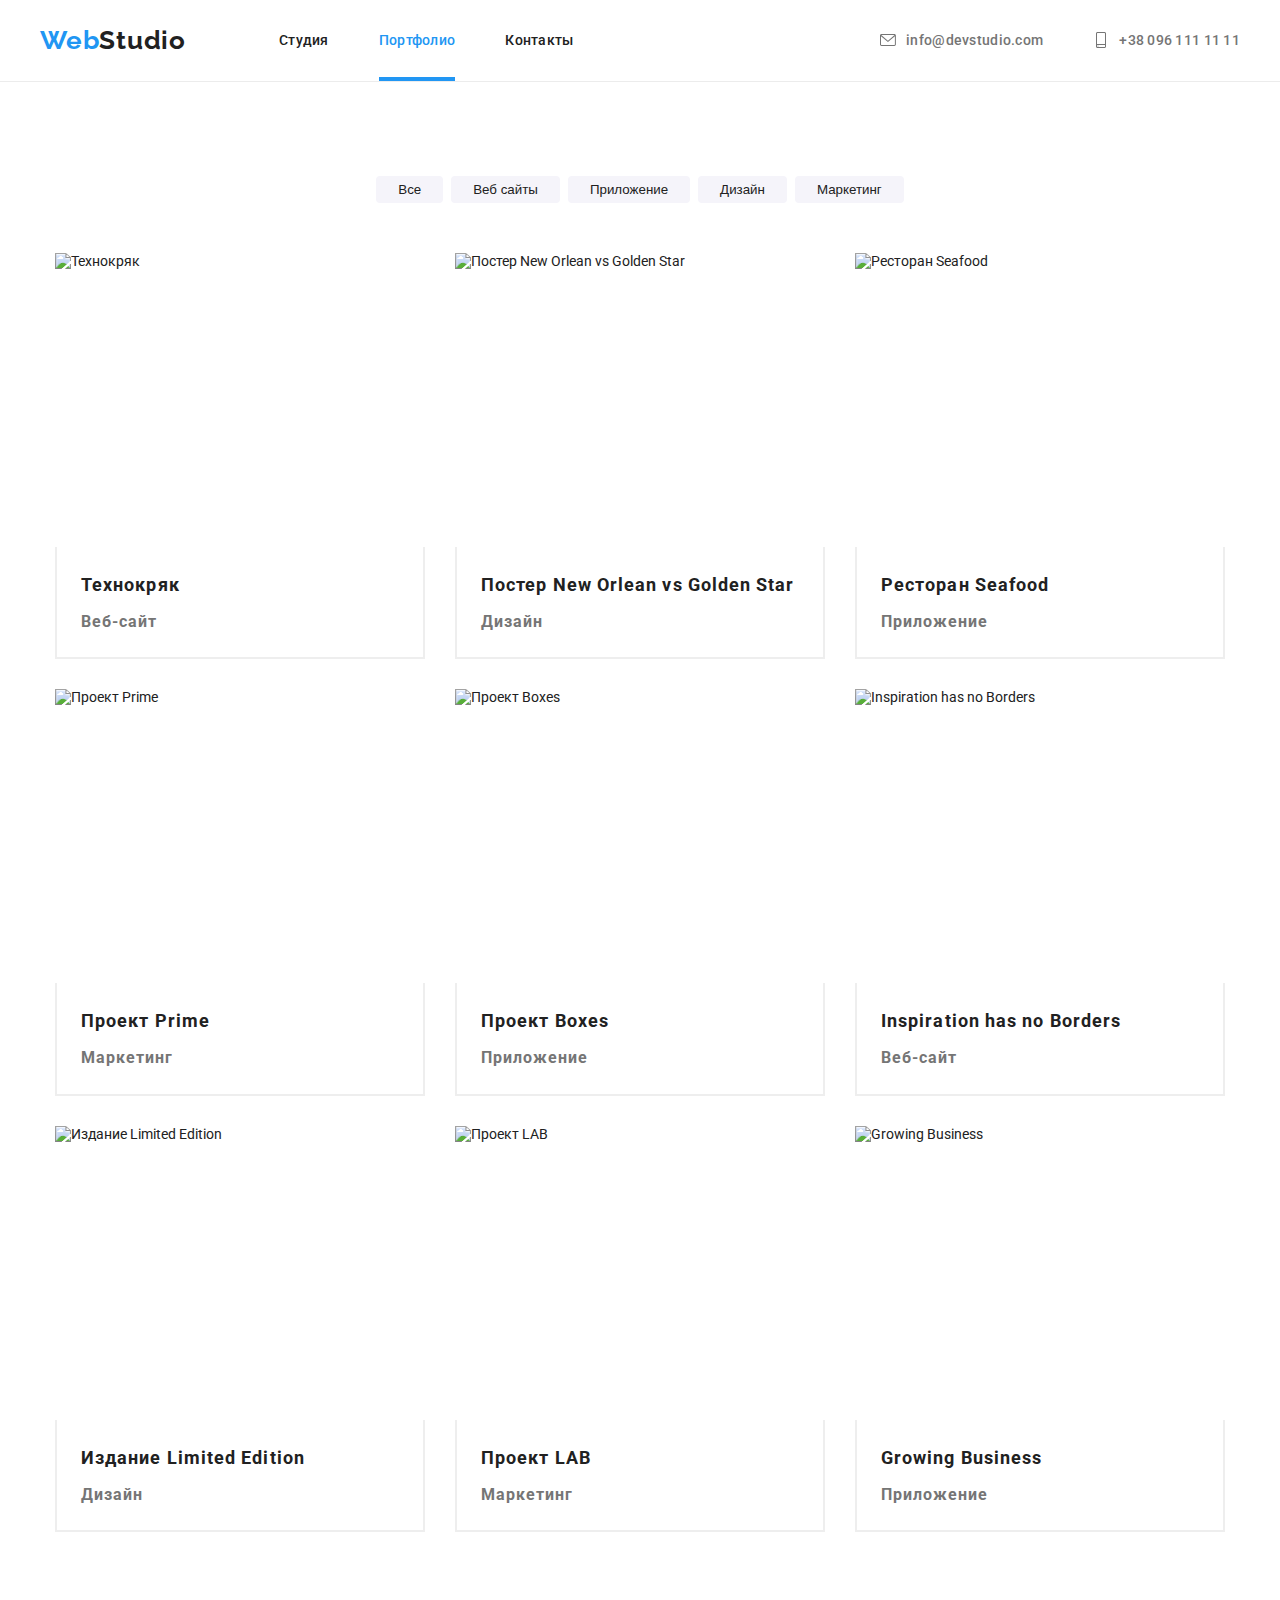
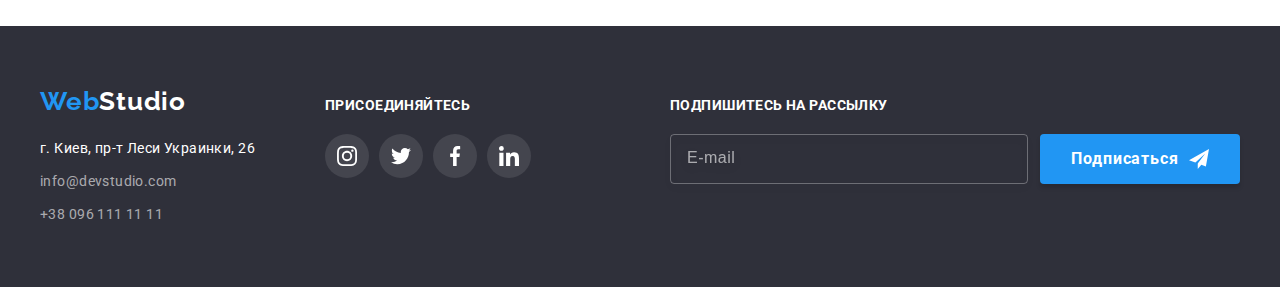
==== commit 4a885a27: "first" ====
--- a/portfolio.html
+++ b/portfolio.html
@@ -13,7 +13,7 @@
         href="https://fonts.googleapis.com/css2?family=Raleway:wght@700&family=Roboto:wght@400;500;700;900&display=swap"
         rel="stylesheet">
         <link rel="stylesheet" href="https://cdnjs.cloudflare.com/ajax/libs/modern-normalize/1.1.0/modern-normalize.min.css" integrity="sha512-wpPYUAdjBVSE4KJnH1VR1HeZfpl1ub8YT/NKx4PuQ5NmX2tKuGu6U/JRp5y+Y8XG2tV+wKQpNHVUX03MfMFn9Q==" crossorigin="anonymous" referrerpolicy="no-referrer" />
-     <link rel="stylesheet" href="./css/styles.css" />
+        <link rel="stylesheet" href="./css/main.css" />
 </head>
 
 <body>
@@ -23,8 +23,8 @@
       <a class="link font-3" href="./index.html">Web<span class="header__logo">Studio</span></a>
       <nav class="header__navigation ">
         <ul class="header__navigation__list list box-flex font-7 ">
-          <li class="header__navigation__list__item position-items"><a class="link animation-1 current-page" href="./index.html"> <p> Студия</p></a></li>
-          <li class="header__navigation__list__item position-items"><a class="link  animation-1" href="./portfolio.html"> <p> Портфолио</p></a></li>
+          <li class="header__navigation__list__item position-items"><a class="link animation-1" href="./index.html"> <p> Студия</p></a></li>
+          <li class="header__navigation__list__item position-items"><a class="link  animation-1 current-page" href="./portfolio.html"> <p> Портфолио</p></a></li>
           <li class="header__navigation__list__item position-items"><a class="link  animation-1" href=""><p>Контакты</p></a></li>
         </ul>
       </nav>
--- a/css/main.css
+++ b/css/main.css
@@ -0,0 +1,1097 @@
+:root {
+  --main-font: "Roboto", sans-serif;
+  --secondary-font: "Raleway", sans-serif;
+  /* text color */
+  --main-txt-cl: #212121;
+  --secondary-txt-cl: #2196f3;
+  --third-txt-cl: #757575;
+  --title-txt-cl: #303030;
+  --btn-txt-cl: #303030;
+  --btn-bg-secondary-cl: #188CE8;
+  /* colors */
+  --accent-cl: #ff6c00;
+  --main-bg-cl: #ffffff;
+  --secondary-bg-cl: #F5F4FA;
+  --third-bg-cl:#2f303a;
+  --black-cl: #000000;
+  --grey-cl: #9da4bd;
+  --grey-cl-alpha: rgba(157, 164, 189, 0.6);
+  --linear-gradient: linear-gradient(
+      180deg,
+      rgba(47, 48, 58, 0.2) 0%,     
+       rgba(47, 48, 58, 0.4) 100%
+    );
+  /* others */
+  --border-radius: 4px;
+  --gap: 30px;
+  --item:3;
+  --margin-element: 30px;
+  --main-box-shadow: 0px 4px 4px rgba(0, 0, 0, 0.15);
+}
+
+body {
+  font-family: var(--main-font);
+  font-style: normal;
+  font-size: 14px;
+  color: var(--main-txt-cl);
+}
+
+* {
+  margin: 0;
+  padding: 0;
+}
+
+.visually-hidden {
+  position: absolute;
+  width: 1px;
+  height: 1px;
+  margin: -1px;
+  padding: 0;
+  overflow: hidden;
+  border: 0;
+  clip: rect(0 0 0 0);
+}
+
+/* Fonts block - start */
+.font-1 {
+  font-family: var(--main-font);
+  font-style: normal;
+  font-weight: 900;
+  font-size: 44px;
+  line-height: 1.4;
+  letter-spacing: 0.06em;
+}
+
+.font-2 {
+  font-family: var(--main-font);
+  font-style: normal;
+  font-weight: bold;
+  font-size: 36px;
+  line-height: 1.2;
+  text-align: center;
+  letter-spacing: 0.03em;
+}
+
+.font-3 {
+  font-family: var(--secondary-font);
+  font-style: normal;
+  font-weight: bold;
+  font-size: 26px;
+  line-height: 1.2;
+  letter-spacing: 0.03em;
+}
+
+.font-4 {
+  font-family: var(--main-font);
+  font-style: normal;
+  font-weight: bold;
+  font-size: 16px;
+  line-height: 1.9;
+  letter-spacing: 0.06em;
+}
+
+.font-5 {
+  font-family: var(--main-font);
+  font-style: normal;
+  font-weight: 500;
+  font-size: 16px;
+  line-height: 1.2;
+  text-align: center;
+  letter-spacing: 0.03em;
+}
+
+.font-6 {
+  font-family: var(--main-font);
+  font-style: normal;
+  font-weight: normal;
+  font-size: 16px;
+  line-height: 1.2;
+  text-align: center;
+  letter-spacing: 0.03em;
+}
+
+.font-7 {
+  font-family: var(--main-font);
+  font-style: normal;
+  font-weight: 500;
+  font-size: 14px;
+  line-height: 1.2;
+  letter-spacing: 0.02em;
+}
+
+.font-8 {
+  font-family: var(--main-font);
+  font-style: normal;
+  font-weight: normal;
+  font-size: 14px;
+  line-height: 1.7;
+  letter-spacing: 0.03em;
+}
+
+.font-9 {
+  font-family: var(--main-font);
+  font-style: normal;
+  font-weight: bold;
+  font-size: 14px;
+  line-height: 1.2;
+  letter-spacing: 0.03em;
+}
+
+.font-10 {
+  font-family: var(--main-font);
+  font-style: normal;
+  font-weight: normal;
+  font-size: 12px;
+  line-height: 1.2;
+  letter-spacing: 0.01em;
+  color: var(--third-txt-cl);
+}
+
+.font-11 {
+  font-family: var(--main-font);
+  font-style: normal;
+  font-weight: bold;
+  font-size: 20px;
+  line-height: 1.5;
+  text-align: center;
+  letter-spacing: 0.03em;
+}
+
+.font-12 {
+  font-family: var(--main-font);
+  font-style: normal;
+  font-weight: bold;
+  font-size: 18px;
+  line-height: 2;
+  text-align: center;
+  letter-spacing: 0.06em;
+}
+
+/* Fonts block - finish */
+/* universal class - start */
+.list,
+.list-marcked {
+  list-style: none;
+  -webkit-padding-start: 0;
+          padding-inline-start: 0;
+}
+
+.container {
+  width: 1200px;
+  margin-left: auto;
+  margin-right: auto;
+  padding-left: 15px;
+  padding-right: 15px;
+}
+
+.section {
+  max-width: 1600px;
+  padding-top: 94px;
+  padding-bottom: 94px;
+  margin-left: auto;
+  margin-right: auto;
+}
+
+.link {
+  text-decoration: none;
+  color: var(--main-txt-cl);
+  --animation-property: color;
+}
+
+.link:hover,
+.link:focus {
+  color: var(--secondary-txt-cl);
+}
+
+.box-flex {
+  display: -webkit-box;
+  display: -ms-flexbox;
+  display: flex;
+  -webkit-box-align: center;
+      -ms-flex-align: center;
+          align-items: center;
+  -webkit-box-pack: center;
+      -ms-flex-pack: center;
+          justify-content: center;
+}
+
+.btn {
+  text-align: center;
+  border-width: 0px;
+  border-radius: var(--border-radius);
+  cursor: pointer;
+}
+
+.btn-action:hover,
+.btn-action:focus {
+  background-color: var(--btn-bg-secondary-cl);
+}
+
+.animation-1 {
+  -webkit-transition-property: var(--animation-property);
+  transition-property: var(--animation-property);
+  -webkit-transition-duration: 250ms;
+          transition-duration: 250ms;
+  -webkit-transition-timing-function: cubic-bezier(0.4, 0, 0.2, 1);
+          transition-timing-function: cubic-bezier(0.4, 0, 0.2, 1);
+}
+
+.btn-action {
+  color: var(--main-bg-cl);
+  background-color: var(--secondary-txt-cl);
+  -webkit-box-shadow: var(--main-box-shadow);
+          box-shadow: var(--main-box-shadow);
+  --animation-property: background-color;
+}
+
+.image {
+  display: block;
+  -o-object-fit: cover;
+     object-fit: cover;
+}
+
+.svg {
+  display: inline-block;
+  background-color: transparent;
+  -webkit-box-pack: center;
+      -ms-flex-pack: center;
+          justify-content: center;
+  -webkit-box-align: center;
+      -ms-flex-align: center;
+          align-items: center;
+}
+
+.grid {
+  display: -ms-grid;
+  display: grid;
+  -ms-grid-columns: (1fr)[var];
+      grid-template-columns: repeat(var(--item), 1fr);
+  gap: var(--gap);
+}
+
+.position-items {
+  margin-right: var(--margin-element);
+}
+
+.position-items:last-child {
+  margin-right: 0;
+}
+
+/* universal class - finish */
+/* Header block start */
+.header {
+  background-color: var(--main-bg-cl);
+  border-bottom: 1px solid #ececec;
+}
+
+.header .font-3 {
+  color: var(--secondary-txt-cl);
+}
+
+.header__logo {
+  color: var(--main-txt-cl);
+}
+
+.header__navigation {
+  margin-left: 93px;
+  text-align: left;
+  vertical-align: top;
+  --margin-element:50px;
+}
+
+.current-page {
+  position: relative;
+}
+
+.current-page::after {
+  position: absolute;
+  display: inline-block;
+  bottom: 0;
+  left: 0;
+  content: "";
+  width: 100%;
+  height: 4px;
+  background-color: var(--secondary-txt-cl);
+}
+
+.header__navigation__list__item .link {
+  display: inline-block;
+  padding-top: 32px;
+  padding-bottom: 32px;
+  --animation-property: color 
+    ;
+}
+
+.current-page {
+  color: var(--secondary-txt-cl);
+}
+
+.header__contact {
+  margin-left: auto;
+  --margin-element:50px;
+}
+
+.header__contact__item .link {
+  color: var(--third-txt-cl);
+  --animation-property: color, fill  
+      ;
+}
+
+.header__contact__item:hover .link,
+.header__contact__item:focus .link {
+  color: var(--secondary-txt-cl);
+}
+
+.header__contact__item .svg {
+  fill: var(--third-txt-cl);
+  margin-right: 10px;
+}
+
+.header__contact__item:hover .svg,
+.header__contact__item:focus .svg {
+  fill: var(--secondary-txt-cl);
+}
+
+/* Header block finish */
+/* Main block */
+.main {
+  background: var(--main-bg-cl);
+}
+
+/* block shapka start*/
+.shapka {
+  background-image: var(--linear-gradient), url(../images/activity/img.jpg);
+  background-size: contain;
+  background-color: var(--third-bg-cl);
+  padding-top: 200px;
+  padding-bottom: 200px;
+}
+
+.shapka__container {
+  text-align: center;
+}
+
+.shapka .font-1 {
+  display: inline-block;
+  max-width: 696px;
+  text-transform: uppercase;
+  color: var(--main-bg-cl);
+}
+
+.shapka__container .btn-action {
+  display: block;
+  margin-left: auto;
+  margin-right: auto;
+  margin-top: 30px;
+  padding: 10px 32px;
+}
+
+/* block shapka finish*/
+/* block peculiarities start*/
+.peculiarities__container__item {
+  width: 270px;
+  --margin-element:30px;
+}
+
+.peculiarities__container__item .svg {
+  display: inline-block;
+  width: 70px;
+  height: 70px;
+  background-color: transparent;
+}
+
+.peculiarities__container__item__box {
+  width: 270px;
+  height: 120px;
+  background-color: var(--secondary-bg-cl);
+}
+
+.peculiarities__container__item__title {
+  margin-top: 30px;
+  margin-bottom: 10px;
+  text-transform: uppercase;
+}
+
+.peculiarities__container__item .font-8 {
+  color: var(--third-txt-cl);
+}
+
+/* block peculiarities finish*/
+/* block activity start*/
+.activity {
+  padding-bottom: 94px;
+}
+
+.activity__list {
+  margin-top: 50px;
+}
+
+.activity__list__item {
+  --margin-element:30px;
+}
+
+.activity__list__item .image {
+  -o-object-fit: cover;
+     object-fit: cover;
+  height: 294px;
+  width: 370px;
+}
+
+.activity__list__item__description {
+  position: relative;
+  top: -70px;
+  min-height: 70px;
+  width: 100%;
+  background: rgba(47, 48, 58, 0.8);
+}
+
+.activity__list__item .font-9 {
+  -webkit-box-align: center;
+      -ms-flex-align: center;
+          align-items: center;
+  text-transform: uppercase;
+  color: var(--main-bg-cl);
+}
+
+/* block activity finish*/
+/* block team start*/
+.team {
+  display: block;
+  text-align: center;
+  background: var(--secondary-bg-cl);
+}
+
+.team__list {
+  margin-top: 50px;
+}
+
+.team__list__item {
+  margin-right: 30px;
+  width: 270px;
+  background: var(--main-bg-cl);
+  -webkit-box-shadow: 0px 1px 3px rgba(0, 0, 0, 0.12), 0px 1px 1px rgba(0, 0, 0, 0.14), 0px 2px 1px rgba(0, 0, 0, 0.2);
+          box-shadow: 0px 1px 3px rgba(0, 0, 0, 0.12), 0px 1px 1px rgba(0, 0, 0, 0.14), 0px 2px 1px rgba(0, 0, 0, 0.2);
+  border-radius: 0px 0px var(--border-radius) var(--border-radius);
+}
+
+.team__list__item:last-child {
+  margin-right: 0px;
+}
+
+.team__list__item .image {
+  -o-object-fit: cover;
+     object-fit: cover;
+  height: 260px;
+  width: 270px;
+}
+
+.team__list__item .social {
+  font-size: 0px;
+  line-height: 1;
+}
+
+.team__list__item__info {
+  padding-top: 30px;
+  padding-bottom: 30px;
+}
+
+.team__list__item__title {
+  margin-bottom: 10px;
+}
+
+.team__list__item__text {
+  margin-bottom: 16px;
+  color: #757575;
+}
+
+.team__list__item__social .item:not(:last-child) {
+  margin-right: 10px;
+}
+
+.team__list__item__social .svg {
+  fill: #AFB1B8;
+  width: 20px;
+  height: 20px;
+  --animation-property: fill;
+}
+
+.team__list__item__social .item {
+  -webkit-box-sizing: border-box;
+          box-sizing: border-box;
+  width: 44px;
+  height: 44px;
+  border-radius: 50%;
+  --animation-property: background-color;
+}
+
+.team__list__item__social .item:hover,
+.team__list__item__social .item:focus {
+  background-color: var(--secondary-txt-cl);
+}
+
+.team__list__item__social .item:hover .svg,
+.team__list__item__social .item:focus .svg {
+  fill: #ffffff;
+}
+
+.team__list__item .social-link {
+  width: 100%;
+  height: 100%;
+}
+
+/* block team finish*/
+/* block client start*/
+.client__container__title {
+  margin-bottom: 50px;
+}
+
+.client__list__item:not(:last-child) {
+  margin-right: 30px;
+}
+
+.client__list__item {
+  width: 170px;
+  height: 92px;
+  border: 1px solid #AFB1B8;
+  -webkit-box-sizing: border-box;
+          box-sizing: border-box;
+  border-radius: 4px;
+  --animation-property: border;
+}
+
+.client__list__item:hover,
+.client__list__item:focus {
+  border: 1px solid var(--secondary-txt-cl);
+}
+
+.client__list__item .svg {
+  fill: #AFB1B8;
+  width: 106px;
+  height: 60px;
+  --animation-property: fill;
+}
+
+.client__list__item:hover .svg,
+.client__list__item:focus .svg {
+  fill: var(--secondary-txt-cl);
+}
+
+/* block client finish*/
+/*  block Footer start*/
+.footer {
+  background: var(--third-bg-cl);
+  padding-top: 60px;
+  padding-bottom: 60px;
+}
+
+.footer__container {
+  -webkit-box-align: baseline;
+      -ms-flex-align: baseline;
+          align-items: baseline;
+}
+
+.footer__logo {
+  top: 24px;
+}
+
+.footer .font-3 {
+  color: var(--secondary-txt-cl);
+}
+
+.footer__logo {
+  color: var(--main-bg-cl);
+}
+
+.footer__address {
+  color: var(--main-bg-cl);
+  margin-top: 20px;
+}
+
+.footer__address__contact__list {
+  margin-top: 9px;
+  -webkit-box-orient: vertical;
+  -webkit-box-direction: normal;
+      -ms-flex-direction: column;
+          flex-direction: column;
+  -webkit-box-align: start;
+      -ms-flex-align: start;
+          align-items: flex-start;
+}
+
+.footer__address__contact__item {
+  margin-bottom: 9px;
+}
+
+.footer__address__contact__item:last-child {
+  margin-bottom: 0px;
+}
+
+.footer__address__contact__item .link {
+  color: rgba(255, 255, 255, 0.6);
+  --animation-property: color;
+}
+
+.footer__address__contact__item .link:hover,
+.footer__address__contact__item .link:active,
+.footer__address__contact__item .link:focus {
+  color: var(--secondary-txt-cl);
+}
+
+.footer__social {
+  margin-left: 70px;
+}
+
+.footer__social__title {
+  color: #ffffff;
+  margin-bottom: 20px;
+  text-transform: uppercase;
+}
+
+.footer__social__item {
+  width: 44px;
+  height: 44px;
+  background: rgba(255, 255, 255, 0.1);
+  border-radius: 50%;
+  --animation-property: background-color;
+}
+
+.footer__social__item:hover,
+.footer__social__item:focus {
+  background: #2196F3;
+}
+
+.footer__social__item:not(:last-child) {
+  margin-right: 10px;
+}
+
+.footer__social__item__link {
+  width: 100%;
+  height: 100%;
+}
+
+.footer .svg {
+  fill: var(--main-bg-cl);
+  position: relative;
+  width: 20px;
+  height: 20px;
+  padding: 0;
+}
+
+.footer__subscription {
+  margin-left: auto;
+}
+
+.subscription__form {
+  -webkit-box-align: end;
+      -ms-flex-align: end;
+          align-items: flex-end;
+}
+
+.subscription__form__box__title {
+  color: #ffffff;
+  margin-bottom: 20px;
+  text-transform: uppercase;
+}
+
+.subscription__form__input {
+  padding: 15px 16px;
+  background-color: transparent;
+  min-width: 358px;
+  min-height: 50px;
+  border: 1px solid rgba(255, 255, 255, 0.3);
+  -webkit-box-sizing: border-box;
+          box-sizing: border-box;
+  -webkit-filter: drop-shadow(0px 4px 4px rgba(0, 0, 0, 0.15));
+          filter: drop-shadow(0px 4px 4px rgba(0, 0, 0, 0.15));
+  border-radius: 4px;
+}
+
+.subscription__form__input:focus,
+.subscription__form__input:focus,
+.subscription__form__input:focus-visible {
+  border: 1px solid #2196F3;
+}
+
+.subscription__form__input:focus-within {
+  border-color: var(--secondary-txt-cl);
+}
+
+.subscription__form__input::-webkit-input-placeholder {
+  font-size: 16px;
+  line-height: 1.25;
+  -webkit-box-align: center;
+          align-items: center;
+  letter-spacing: 0.03em;
+  color: rgba(255, 255, 255, 0.6);
+}
+
+.subscription__form__input:-ms-input-placeholder {
+  font-size: 16px;
+  line-height: 1.25;
+  -ms-flex-align: center;
+      align-items: center;
+  letter-spacing: 0.03em;
+  color: rgba(255, 255, 255, 0.6);
+}
+
+.subscription__form__input::-ms-input-placeholder {
+  font-size: 16px;
+  line-height: 1.25;
+  -ms-flex-align: center;
+      align-items: center;
+  letter-spacing: 0.03em;
+  color: rgba(255, 255, 255, 0.6);
+}
+
+.subscription__form__input::placeholder {
+  font-size: 16px;
+  line-height: 1.25;
+  -webkit-box-align: center;
+      -ms-flex-align: center;
+          align-items: center;
+  letter-spacing: 0.03em;
+  color: rgba(255, 255, 255, 0.6);
+}
+
+.subscription__form__btn {
+  min-width: 200px;
+  min-height: 50px;
+  margin-left: 12px;
+  -webkit-box-align: center;
+      -ms-flex-align: center;
+          align-items: center;
+}
+
+.sibscription__form__svg {
+  width: 24px;
+  height: 24px;
+  margin-left: 10px;
+}
+
+/*  block Footer finish*/
+/* block Modal start*/
+.backdrop {
+  position: fixed;
+  top: 50%;
+  left: 50%;
+  -webkit-transform: translate(-50%, -50%);
+          transform: translate(-50%, -50%);
+  width: 100vw;
+  height: 100vw;
+  background: rgba(0, 0, 0, 0.2);
+  opacity: 1;
+  -webkit-transition-property: opacity, visibility;
+  transition-property: opacity, visibility;
+  -webkit-transition-duration: 250ms;
+          transition-duration: 250ms;
+  -webkit-transition-timing-function: cubic-bezier(0.4, 0, 0.2, 1);
+          transition-timing-function: cubic-bezier(0.4, 0, 0.2, 1);
+}
+
+.is-hidden {
+  visibility: hidden;
+  opacity: 0;
+  pointer-events: none;
+}
+
+.modal {
+  position: relative;
+  width: 528px;
+  min-height: 250px;
+  background-color: var(--main-bg-cl);
+}
+
+.modal__form {
+  background-color: var(--main-bg-cl);
+  padding: 40px;
+}
+
+.modal__form__label:focus-within,
+.modal__form__label:focus-visible {
+  border-color: var(--secondary-txt-cl);
+  fill: var(--secondary-txt-cl);
+}
+
+.modal__form__title {
+  color: var(--main-txt-cl);
+}
+
+.modal__button-close {
+  position: absolute;
+  right: 8px;
+  top: 8px;
+  padding: 0;
+  width: 30px;
+  height: 30px;
+  border: 1px solid rgba(0, 0, 0, 0.1);
+  background: var(--main-bg-cl);
+  -webkit-box-sizing: border-box;
+          box-sizing: border-box;
+  border-radius: 50%;
+}
+
+.modal__button-close__icon {
+  fill: var(--black-cl);
+  position: relative;
+  width: 10px;
+  height: 10px;
+  padding: 0;
+}
+
+.modal__form__label {
+  display: block;
+  position: relative;
+}
+
+.modal__form__label:not(:first-child) {
+  margin-top: 10px;
+}
+
+.modal__form__input {
+  width: 100%;
+  padding-top: 12px;
+  padding-left: 42px;
+  padding-right: 10px;
+  padding-bottom: 12px;
+  margin-top: 4px;
+  font-size: 12px;
+  line-height: 14px;
+  letter-spacing: 0.01em;
+  border: 1px solid rgba(33, 33, 33, 0.2);
+  -webkit-box-sizing: border-box;
+          box-sizing: border-box;
+  border-radius: 4px;
+}
+
+.modal__form__message {
+  width: 100%;
+  padding-top: 12px;
+  padding-left: 16px;
+  padding-right: 16px;
+  padding-bottom: 12px;
+  margin-top: 4px;
+  border: 1px solid rgba(33, 33, 33, 0.2);
+  -webkit-box-sizing: border-box;
+          box-sizing: border-box;
+  border-radius: 4px;
+  resize: none;
+}
+
+.modal__form__message:focus-within,
+.modal__form__message:focus-visible {
+  border: 1px solid var(--secondary-txt-cl);
+}
+
+.modal__form__message::-webkit-input-placeholder {
+  font-weight: normal;
+  font-size: 12px;
+  line-height: 1.15;
+  letter-spacing: 0.01em;
+  color: rgba(117, 117, 117, 0.5);
+}
+
+.modal__form__message:-ms-input-placeholder {
+  font-weight: normal;
+  font-size: 12px;
+  line-height: 1.15;
+  letter-spacing: 0.01em;
+  color: rgba(117, 117, 117, 0.5);
+}
+
+.modal__form__message::-ms-input-placeholder {
+  font-weight: normal;
+  font-size: 12px;
+  line-height: 1.15;
+  letter-spacing: 0.01em;
+  color: rgba(117, 117, 117, 0.5);
+}
+
+.modal__form__message::placeholder {
+  font-weight: normal;
+  font-size: 12px;
+  line-height: 1.15;
+  letter-spacing: 0.01em;
+  color: rgba(117, 117, 117, 0.5);
+}
+
+.modal__form__icon {
+  position: absolute;
+  bottom: 20%;
+  left: 12px;
+}
+
+.modal__form__agrement {
+  width: 100%;
+  -webkit-box-align: baseline;
+      -ms-flex-align: baseline;
+          align-items: baseline;
+  margin-top: 20px;
+  margin-bottom: 30px;
+}
+
+.modal__form__agrement__checkbox {
+  width: 16px;
+  height: 16px;
+}
+
+.modal__form__agrement__link {
+  color: var();
+}
+
+.modal__form__btn-send {
+  display: block;
+  margin: 0 auto;
+  padding: 10px 32px;
+  margin-left: auto;
+  margin-right: auto;
+}
+
+.modal__form__agrement__checkbox:checked + .modal__form__agrement__label .modal__form__agrement__checkbox-input__icon {
+  fill: var(--secondary-txt-cl);
+}
+
+.modal__form__agrement__checkbox-input__icon {
+  fill: var(--main-bg-cl);
+  margin-right: 8px;
+  border: 1px solid #000000;
+  border-radius: 4px;
+}
+
+.test__label {
+  color: blue;
+}
+
+.test__checkbox:checked + label {
+  color: crimson;
+}
+
+/* block Modal finish*/
+/* Portfolio Page */
+.portfolio__memu__list {
+  margin-bottom: 50px;
+}
+
+.portfolio__memu__item {
+  margin-right: 8px;
+}
+
+.portfolio__memu__item:last-child {
+  margin-right: 0px;
+}
+
+.portfolio__memu__button-filter {
+  display: block;
+  text-align: center;
+  padding-left: 22px;
+  padding-right: 22px;
+  padding-top: 6px;
+  padding-bottom: 6px;
+  color: var(--main-txt-cl);
+  background-color: var(--secondary-bg-cl);
+  border-width: 0px;
+  border-radius: var(--border-radius);
+  --animation-property: background-color, color, box-shadow ;
+}
+
+.portfolio__memu__button-filter:hover,
+.portfolio__memu__button-filter:focus,
+.portfolio__memu__button-filter:active {
+  color: var(--main-bg-cl);
+  background-color: var(--secondary-txt-cl);
+  -webkit-box-shadow: 0px 4px 4px rgba(0, 0, 0, 0.15);
+          box-shadow: 0px 4px 4px rgba(0, 0, 0, 0.15);
+}
+
+.portfolio__repeater {
+  -webkit-box-orient: horizontal;
+  -webkit-box-direction: normal;
+      -ms-flex-direction: row;
+          flex-direction: row;
+  -ms-flex-wrap: wrap;
+      flex-wrap: wrap;
+}
+
+.portfolio__repeater__item {
+  display: block;
+  position: relative;
+  -webkit-box-sizing: border-box;
+          box-sizing: border-box;
+  width: 370px;
+  margin-right: 30px;
+  margin-bottom: 30px;
+}
+
+.portfolio__image__box {
+  position: relative;
+  width: 100%;
+  height: 294px;
+  overflow: hidden;
+}
+
+.portfolio__repeater__item {
+  background: var(--main-bg-cl);
+  --animation-property: box-shadow;
+}
+
+.portfolio__repeater__item__link:hover,
+.portfolio__repeater__item__link:active {
+  display: block;
+  -webkit-box-shadow: 0px 1px 1px rgba(0, 0, 0, 0.12), 0px 4px 4px rgba(0, 0, 0, 0.06), 1px 4px 6px rgba(0, 0, 0, 0.16);
+          box-shadow: 0px 1px 1px rgba(0, 0, 0, 0.12), 0px 4px 4px rgba(0, 0, 0, 0.06), 1px 4px 6px rgba(0, 0, 0, 0.16);
+}
+
+.portfolio__repeater__item:nth-child(3n+3) {
+  margin-right: 0px;
+}
+
+.portfolio__repeater__item:nth-last-child(-n+3) {
+  margin-bottom: 0px;
+}
+
+.portfolio__item__description {
+  position: absolute;
+  width: 100%;
+  height: 294px;
+  padding-left: 24px;
+  padding-right: 24px;
+  background: rgba(33, 150, 243, 0.9);
+  --animation-property: transform;
+}
+
+.portfolio__repeater__item__link:hover .portfolio__item__description,
+.portfolio__repeater__item__link:active .portfolio__item__description {
+  -webkit-transform: translate(0%, -100%);
+          transform: translate(0%, -100%);
+}
+
+.text-description {
+  text-align: center;
+  font-size: 18px;
+  line-height: 1.55;
+  color: var(--main-bg-cl);
+}
+
+.portfolio__repeater__item__part {
+  padding: 20px 24px;
+  border-bottom: 2px solid #EEEEEE;
+  border-left: 2px solid #EEEEEE;
+  border-right: 2px solid #EEEEEE;
+}
+
+.portfolio__repeater__item .image {
+  width: 370px;
+  height: 294px;
+}
+
+.portfolio .font-12 {
+  text-align: left;
+  margin-bottom: 4px;
+  text-decoration: none;
+  color: #212121;
+}
+
+.portfolio .text {
+  text-decoration: none;
+  color: #757575;
+}
+/*# sourceMappingURL=main.css.map */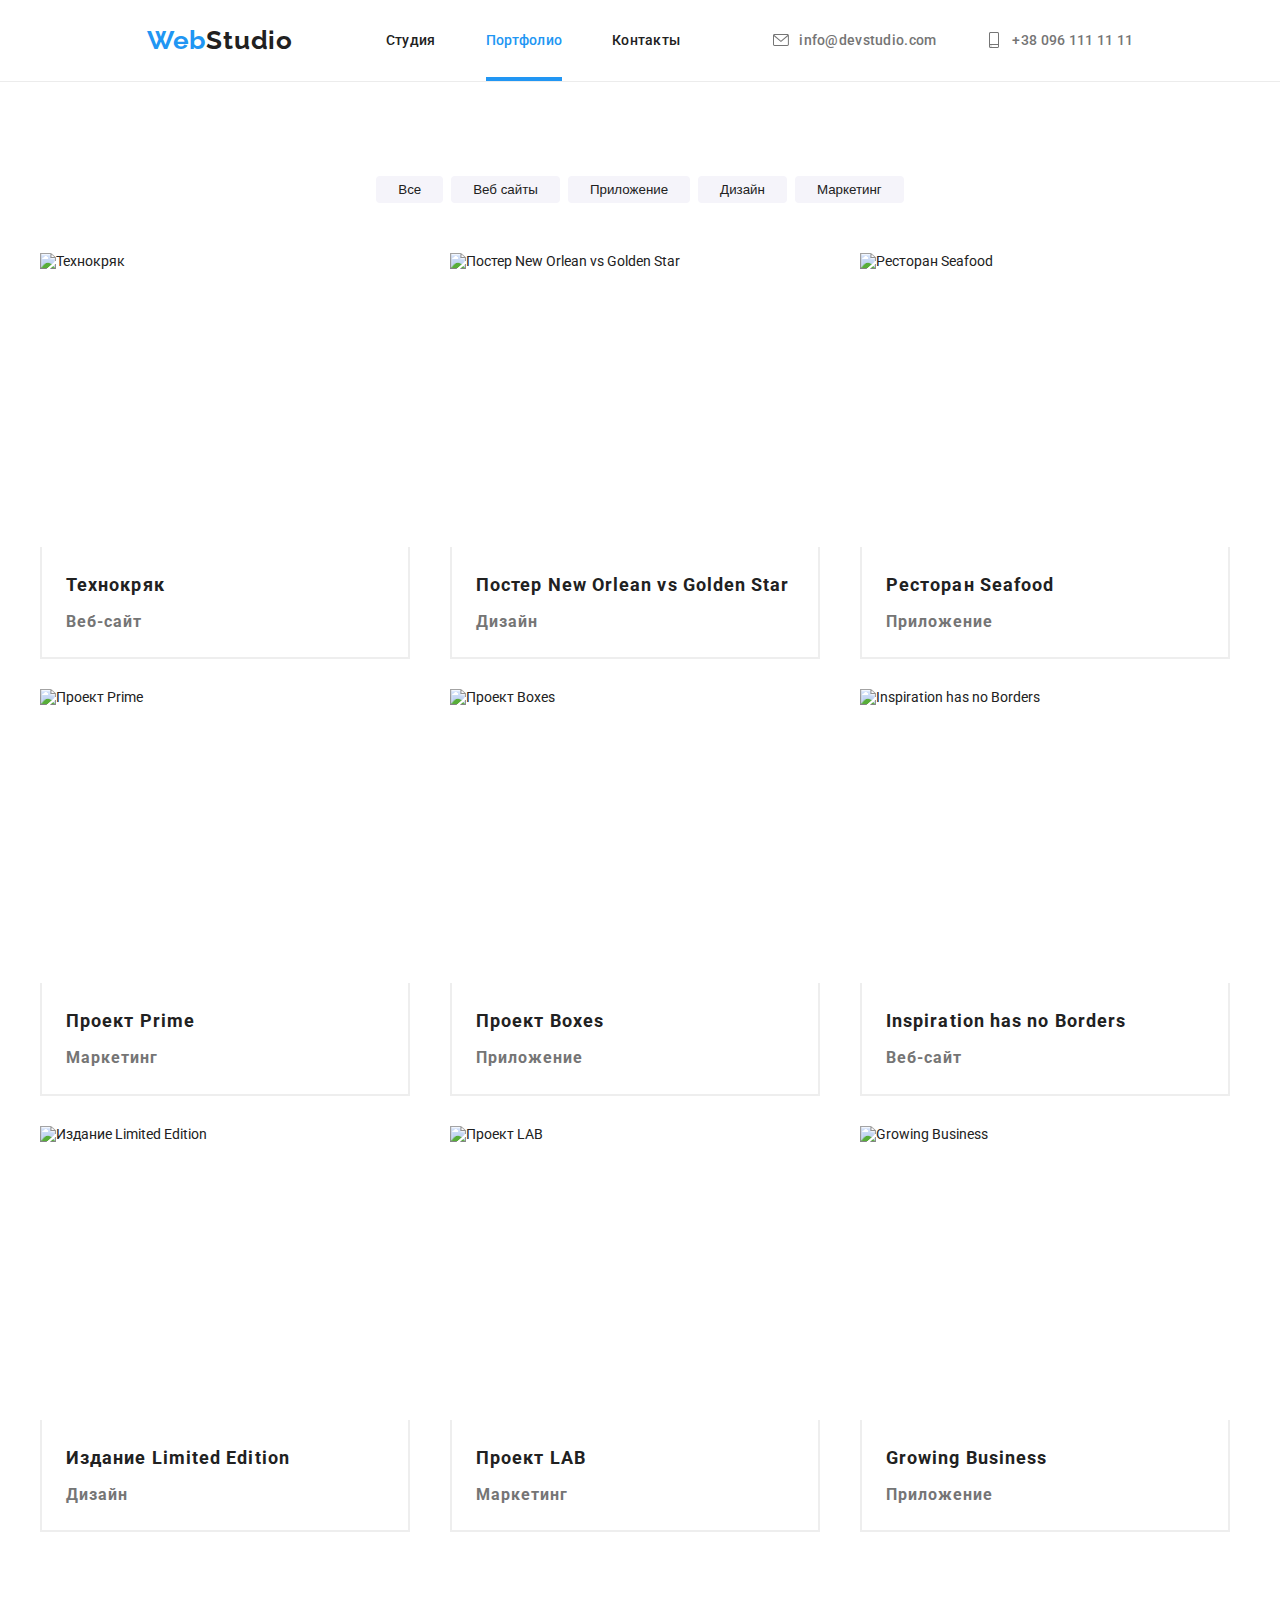
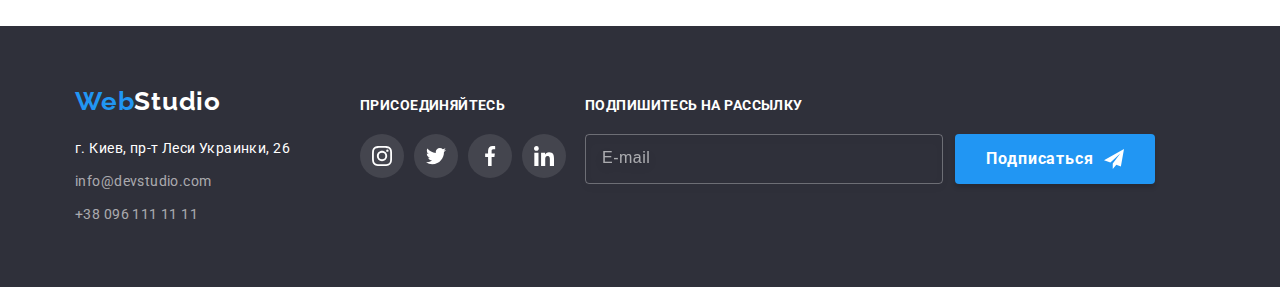
==== commit 9aec6e13: "update" ====
--- a/portfolio.html
+++ b/portfolio.html
@@ -13,7 +13,7 @@
         href="https://fonts.googleapis.com/css2?family=Raleway:wght@700&family=Roboto:wght@400;500;700;900&display=swap"
         rel="stylesheet">
         <link rel="stylesheet" href="https://cdnjs.cloudflare.com/ajax/libs/modern-normalize/1.1.0/modern-normalize.min.css" integrity="sha512-wpPYUAdjBVSE4KJnH1VR1HeZfpl1ub8YT/NKx4PuQ5NmX2tKuGu6U/JRp5y+Y8XG2tV+wKQpNHVUX03MfMFn9Q==" crossorigin="anonymous" referrerpolicy="no-referrer" />
-        <link rel="stylesheet" href="./css/main.css" />
+        <link rel="stylesheet" href="./css/main.min.css" />
 </head>
 
 <body>
@@ -59,7 +59,7 @@
                 <li class="portfolio__memu__item animation-1"><button class="portfolio__memu__button-filter btn" type="button">Маркетинг</button></li>
             </ul>
 
-            <ul class="portfolio__repeater list box-flex">
+            <ul class="portfolio__repeater list grid">
                 <li class="portfolio__repeater__item animation-1">
                   <a class="portfolio__repeater__item__link link" href="">   
                     <div class="portfolio__image__box">               
--- a/css/main.min.css
+++ b/css/main.min.css
@@ -0,0 +1,8 @@
+:root{--main-font: "Roboto", sans-serif;--secondary-font: "Raleway", sans-serif;--main-txt-cl: #212121;--secondary-txt-cl: #2196f3;--third-txt-cl: #757575;--title-txt-cl: #303030;--btn-txt-cl: #303030;--btn-bg-secondary-cl: #188CE8;--accent-cl: #ff6c00;--main-bg-cl: #ffffff;--secondary-bg-cl: #F5F4FA;--third-bg-cl:#2f303a;--black-cl: #000000;--grey-cl: #9da4bd;--grey-cl-alpha: rgba(157, 164, 189, 0.6);--linear-gradient: linear-gradient(
+      180deg,
+      rgba(47, 48, 58, 0.2) 0%,     
+       rgba(47, 48, 58, 0.4) 100%
+    );--border-radius: 4px;--gap: 30px;--item:3;--margin-element: 30px;--main-box-shadow: 0px 4px 4px rgba(0, 0, 0, 0.15)}body{font-family:var(--main-font);font-style:normal;font-size:14px;color:var(--main-txt-cl)}*{margin:0;padding:0}.visually-hidden{position:absolute;width:1px;height:1px;margin:-1px;padding:0;overflow:hidden;border:0;clip:rect(0 0 0 0)}.font-1{font-family:var(--main-font);font-style:normal;font-weight:900;font-size:44px;line-height:1.4;letter-spacing:0.06em}.font-2{font-family:var(--main-font);font-style:normal;font-weight:bold;font-size:36px;line-height:1.2;text-align:center;letter-spacing:0.03em}.font-3{font-family:var(--secondary-font);font-style:normal;font-weight:bold;font-size:26px;line-height:1.2;letter-spacing:0.03em}.font-4{font-family:var(--main-font);font-style:normal;font-weight:bold;font-size:16px;line-height:1.9;letter-spacing:0.06em}.font-5{font-family:var(--main-font);font-style:normal;font-weight:500;font-size:16px;line-height:1.2;text-align:center;letter-spacing:0.03em}.font-6{font-family:var(--main-font);font-style:normal;font-weight:normal;font-size:16px;line-height:1.2;text-align:center;letter-spacing:0.03em}.font-7{font-family:var(--main-font);font-style:normal;font-weight:500;font-size:14px;line-height:1.2;letter-spacing:0.02em}.font-8{font-family:var(--main-font);font-style:normal;font-weight:normal;font-size:14px;line-height:1.7;letter-spacing:0.03em}.font-9{font-family:var(--main-font);font-style:normal;font-weight:bold;font-size:14px;line-height:1.2;letter-spacing:0.03em}.font-10{font-family:var(--main-font);font-style:normal;font-weight:normal;font-size:12px;line-height:1.2;letter-spacing:0.01em;color:var(--third-txt-cl)}.font-11{font-family:var(--main-font);font-style:normal;font-weight:bold;font-size:20px;line-height:1.5;text-align:center;letter-spacing:0.03em}.font-12{font-family:var(--main-font);font-style:normal;font-weight:bold;font-size:18px;line-height:2;text-align:center;letter-spacing:0.06em}.list,.list-marcked{list-style:none;-webkit-padding-start:0;padding-inline-start:0}.container{max-width:480px;padding-left:15px;padding-right:15px;margin:0 auto}@media (min-width: 768px){.container{max-width:768px}}@media (min-width: 1280px){.container{max-width:1200px}}.section{max-width:1600px;padding-top:94px;padding-bottom:94px;margin-left:auto;margin-right:auto}.link{text-decoration:none;color:var(--main-txt-cl);--animation-property: color}.link:hover,.link:focus{color:var(--secondary-txt-cl)}.box-flex{display:-webkit-box;display:-ms-flexbox;display:flex;-webkit-box-align:center;-ms-flex-align:center;align-items:center;-webkit-box-pack:center;-ms-flex-pack:center;justify-content:center}.btn{text-align:center;border-width:0px;border-radius:var(--border-radius);cursor:pointer}.animation-1{-webkit-transition-property:var(--animation-property);transition-property:var(--animation-property);-webkit-transition-duration:250ms;transition-duration:250ms;-webkit-transition-timing-function:cubic-bezier(0.4, 0, 0.2, 1);transition-timing-function:cubic-bezier(0.4, 0, 0.2, 1)}.btn-action{color:var(--main-bg-cl);background-color:var(--secondary-txt-cl);-webkit-box-shadow:var(--main-box-shadow);box-shadow:var(--main-box-shadow);--animation-property: background-color}.btn-action:hover,.btn-action:focus{background-color:var(--btn-bg-secondary-cl)}.image{display:block;-o-object-fit:cover;object-fit:cover}.svg{display:inline-block;background-color:transparent;-webkit-box-pack:center;-ms-flex-pack:center;justify-content:center;-webkit-box-align:center;-ms-flex-align:center;align-items:center}.grid{display:-ms-grid;display:grid;-ms-grid-columns:(1fr)[var];grid-template-columns:repeat(var(--item), 1fr);gap:var(--gap)}.position-items{margin-right:var(--margin-element)}.position-items:last-child{margin-right:0}.header{background-color:var(--main-bg-cl);border-bottom:1px solid #ececec}@media (max-width: 767.98px){.header{padding-top:16px;padding-left:15px;padding-right:16px;padding-bottom:10px}}.header .font-3{color:var(--secondary-txt-cl)}.header__logo{color:var(--main-txt-cl)}.header__navigation{display:none;text-align:left;vertical-align:top;--margin-element:50px}@media (min-width: 768px){.header__navigation{margin-left:88px;display:block}}@media (min-width: 1280px){.header__navigation{margin-left:93px;display:block}}.current-page{position:relative}.current-page::after{position:absolute;display:inline-block;bottom:0;left:0;content:"";width:100%;height:4px;background-color:var(--secondary-txt-cl)}.header__navigation__list__item .link{display:inline-block;padding-top:32px;padding-bottom:32px;--animation-property: color 
+    }.current-page{color:var(--secondary-txt-cl)}.header__contact{display:none;margin-left:auto;--margin-element:50px}@media (min-width: 768px){.header__contact{margin-left:88px;display:-webkit-box;display:-ms-flexbox;display:flex;-ms-flex-wrap:wrap;flex-wrap:wrap;-webkit-box-pack:start;-ms-flex-pack:start;justify-content:flex-start}}@media (min-width: 1280px){.header__contact{margin-left:93px;display:-webkit-box;display:-ms-flexbox;display:flex;-ms-flex-wrap:nowrap;flex-wrap:nowrap}}.header__contact__item .link{color:var(--third-txt-cl);--animation-property: color, fill  
+      }.header__contact__item:hover .link,.header__contact__item:focus .link{color:var(--secondary-txt-cl)}.header__contact__item .svg{display:block;fill:var(--third-txt-cl);margin-right:10px}.header__contact__item:hover .svg,.header__contact__item:focus .svg{fill:var(--secondary-txt-cl)}.main{background:var(--main-bg-cl)}.shapka{background-image:var(--linear-gradient),url(../images/activity/img.jpg);background-size:contain;background-color:var(--third-bg-cl);padding-top:118px;padding-bottom:118px}@media (min-width: 768px){.shapka{padding-top:118px;padding-bottom:118px}}@media (min-width: 1280px){.shapka{padding-top:200px;padding-bottom:200px}}.shapka__container{text-align:center}.shapka .font-1{display:inline-block;max-width:696px;text-transform:uppercase;color:var(--main-bg-cl);font-size:26px;max-width:360px}@media (min-width: 768px){.shapka .font-1{font-size:26px;max-width:360px}}@media (min-width: 1280px){.shapka .font-1{font-size:44px;max-width:700px}}.shapka__container .btn-action{display:block;margin-left:auto;margin-right:auto;margin-top:30px;padding:10px 32px}.peculiarities__container__list{--item:1;-ms-flex-wrap:wrap;flex-wrap:wrap}@media (min-width: 768px){.peculiarities__container__list{--item:2;-ms-flex-wrap:wrap;flex-wrap:wrap}}@media (min-width: 1280px){.peculiarities__container__list{--item:4;-ms-flex-wrap:nowrap;flex-wrap:nowrap}}.peculiarities__container__item{--margin-element:30px}.peculiarities__container__item .svg{display:inline-block;width:70px;height:70px;background-color:transparent}.peculiarities__container__item__box{padding:25px;background-color:var(--secondary-bg-cl);width:100%}.peculiarities__container__item__title{margin-top:30px;margin-bottom:10px;text-transform:uppercase;text-align:center}@media (min-width: 768px){.peculiarities__container__item__title{text-align:left}}@media (min-width: 1280px){.peculiarities__container__item__title{text-align:left}}.peculiarities__container__item .font-8{color:var(--third-txt-cl)}.activity{display:none}@media (min-width: 1280px){.activity{display:block;padding-bottom:94px}}.activity__list{margin-top:50px}.activity__list__item{--margin-element:30px}.activity__list__item .image{-o-object-fit:cover;object-fit:cover;height:294px;width:370px}.activity__list__item__description{position:relative;top:-70px;min-height:70px;width:100%;background:rgba(47,48,58,0.8)}.activity__list__item .font-9{-webkit-box-align:center;-ms-flex-align:center;align-items:center;text-transform:uppercase;color:var(--main-bg-cl)}.team{display:block;text-align:center;background:var(--secondary-bg-cl)}.team__list{justify-items:center;margin-top:50px;--item: 1;-ms-flex-wrap:wrap;flex-wrap:wrap}@media (min-width: 768px){.team__list{--item: 2;-ms-flex-wrap:wrap;flex-wrap:wrap}}@media (min-width: 1280px){.team__list{--item:4;-ms-flex-wrap:nowrap;flex-wrap:nowrap}}.team__list__item{width:270px;background:var(--main-bg-cl);-webkit-box-shadow:0px 1px 3px rgba(0,0,0,0.12),0px 1px 1px rgba(0,0,0,0.14),0px 2px 1px rgba(0,0,0,0.2);box-shadow:0px 1px 3px rgba(0,0,0,0.12),0px 1px 1px rgba(0,0,0,0.14),0px 2px 1px rgba(0,0,0,0.2);border-radius:0px 0px var(--border-radius) var(--border-radius)}.team__list__item:last-child{margin-right:0px}.team__list__item .image{-o-object-fit:cover;object-fit:cover;height:260px;width:270px}.team__list__item .social{font-size:0px;line-height:1}.team__list__item__info{padding-top:30px;padding-bottom:30px}.team__list__item__title{margin-bottom:10px}.team__list__item__text{margin-bottom:16px;color:#757575}.team__list__item__social .item:not(:last-child){margin-right:10px}.team__list__item__social .svg{fill:#AFB1B8;width:20px;height:20px;--animation-property: fill}.team__list__item__social .item{-webkit-box-sizing:border-box;box-sizing:border-box;width:44px;height:44px;border-radius:50%;--animation-property: background-color}.team__list__item__social .item:hover,.team__list__item__social .item:focus{background-color:var(--secondary-txt-cl)}.team__list__item__social .item:hover .svg,.team__list__item__social .item:focus .svg{fill:#ffffff}.team__list__item .social-link{width:100%;height:100%}.client__container__title{margin-bottom:50px}.client__list{justify-items:center;--item: 2;-ms-flex-wrap:wrap;flex-wrap:wrap}@media (min-width: 768px){.client__list{--item: 3;-ms-flex-wrap:wrap;flex-wrap:wrap}}@media (min-width: 1280px){.client__list{--item: 6;-ms-flex-wrap:nowrap;flex-wrap:nowrap}}.client__list__item{width:210px;height:92px;border:1px solid #AFB1B8;-webkit-box-sizing:border-box;box-sizing:border-box;border-radius:4px;--animation-property: border}@media (min-width: 768px){.client__list__item{width:226px}}@media (min-width: 1280px){.client__list__item{width:170px}}.client__list__item:hover,.client__list__item:focus{border:1px solid var(--secondary-txt-cl)}.client__list__item .svg{fill:#AFB1B8;width:106px;height:60px;--animation-property: fill}.client__list__item:hover .svg,.client__list__item:focus .svg{fill:var(--secondary-txt-cl)}.footer{background:var(--third-bg-cl);padding:60px}.footer__container{-webkit-box-align:baseline;-ms-flex-align:baseline;align-items:baseline;-ms-flex-wrap:wrap;flex-wrap:wrap;-webkit-box-orient:vertical;-webkit-box-direction:normal;-ms-flex-direction:column;flex-direction:column;text-align:center;-ms-flex-pack:distribute;justify-content:space-around}@media (min-width: 768px){.footer__container{-webkit-box-orient:horizontal;-webkit-box-direction:normal;-ms-flex-direction:row;flex-direction:row;-ms-flex-wrap:wrap;flex-wrap:wrap;text-align:center}}@media (min-width: 1280px){.footer__container{-ms-flex-wrap:nowrap;flex-wrap:nowrap;text-align:left}}.footer__logo{top:24px}.footer .font-3{color:var(--secondary-txt-cl)}.footer__logo{color:var(--main-bg-cl)}.footer__address{color:var(--main-bg-cl);margin-top:20px;margin-bottom:60px}@media (min-width: 768px){.footer__address{margin-bottom:60px}}@media (min-width: 1280px){.footer__address{margin-bottom:0}}.footer__address__contact__list{margin-top:9px;-webkit-box-orient:vertical;-webkit-box-direction:normal;-ms-flex-direction:column;flex-direction:column;-webkit-box-align:start;-ms-flex-align:start;align-items:flex-start}.footer__address__contact__item{margin-bottom:9px}.footer__address__contact__item:last-child{margin-bottom:0px}.footer__address__contact__item .link{color:rgba(255,255,255,0.6);--animation-property: color}.footer__address__contact__item .link:hover,.footer__address__contact__item .link:active,.footer__address__contact__item .link:focus{color:var(--secondary-txt-cl)}.footer__social{margin-left:auto;margin-right:auto;margin-bottom:60px}@media (min-width: 768px){.footer__social{margin-bottom:60px;margin-left:0;margin-right:0}}@media (min-width: 1280px){.footer__social{margin-left:70px;margin-bottom:0}}.footer__container__logo{margin-right:auto;margin-left:auto}@media (min-width: 768px){.footer__container__logo{margin-right:0;margin-left:0}}.footer__social__title{color:#ffffff;margin-bottom:20px;text-transform:uppercase}.footer__social__item{width:44px;height:44px;background:rgba(255,255,255,0.1);border-radius:50%;--animation-property: background-color}.footer__social__item:hover,.footer__social__item:focus{background:#2196F3}.footer__social__item:not(:last-child){margin-right:10px}.footer__social__item__link{width:100%;height:100%}.footer .svg{fill:var(--main-bg-cl);position:relative;width:20px;height:20px;padding:0}.footer__subscription{margin-left:auto}.subscription__form{-webkit-box-align:end;-ms-flex-align:end;align-items:flex-end;-ms-flex-wrap:wrap;flex-wrap:wrap}@media (min-width: 768px){.subscription__form{-ms-flex-wrap:wrap;flex-wrap:wrap}}@media (min-width: 1280px){.subscription__form{-ms-flex-wrap:nowrap;flex-wrap:nowrap}}.subscription__form__box__title{color:#ffffff;margin-bottom:20px;text-transform:uppercase}.subscription__form__input{outline:transparent;padding:15px 16px;background-color:transparent;min-width:450px;min-height:50px;border:1px solid rgba(255,255,255,0.3);color:var(--main-bg-cl);-webkit-box-sizing:border-box;box-sizing:border-box;-webkit-filter:drop-shadow(0px 4px 4px rgba(0,0,0,0.15));filter:drop-shadow(0px 4px 4px rgba(0,0,0,0.15));border-radius:4px;margin-bottom:20px}@media (min-width: 768px){.subscription__form__input{margin-bottom:20px;min-width:450px}}@media (min-width: 1280px){.subscription__form__input{margin-bottom:0;min-width:358px}}.subscription__form__input:focus,.subscription__form__input:focus,.subscription__form__input:focus-visible{border:1px solid #2196F3}.subscription__form__input:focus-within{border-color:var(--secondary-txt-cl)}.subscription__form__input::-webkit-input-placeholder{font-size:16px;line-height:1.25;-webkit-box-align:center;align-items:center;letter-spacing:0.03em;color:rgba(255,255,255,0.6)}.subscription__form__input:-ms-input-placeholder{font-size:16px;line-height:1.25;-ms-flex-align:center;align-items:center;letter-spacing:0.03em;color:rgba(255,255,255,0.6)}.subscription__form__input::-ms-input-placeholder{font-size:16px;line-height:1.25;-ms-flex-align:center;align-items:center;letter-spacing:0.03em;color:rgba(255,255,255,0.6)}.subscription__form__input::placeholder{font-size:16px;line-height:1.25;-webkit-box-align:center;-ms-flex-align:center;align-items:center;letter-spacing:0.03em;color:rgba(255,255,255,0.6)}.subscription__form__btn{min-width:200px;min-height:50px;margin-left:50px;margin-right:50px;-webkit-box-align:center;-ms-flex-align:center;align-items:center}@media (min-width: 1280px){.subscription__form__btn{margin-left:12px}}.sibscription__form__svg{width:24px;height:24px;margin-left:10px}.backdrop{position:fixed;top:50%;left:50%;-webkit-transform:translate(-50%, -50%);transform:translate(-50%, -50%);width:100vw;height:100vw;background:rgba(0,0,0,0.2);opacity:1;-webkit-transition-property:opacity, visibility;transition-property:opacity, visibility;-webkit-transition-duration:250ms;transition-duration:250ms;-webkit-transition-timing-function:cubic-bezier(0.4, 0, 0.2, 1);transition-timing-function:cubic-bezier(0.4, 0, 0.2, 1)}.is-hidden{visibility:hidden;opacity:0;pointer-events:none}.modal{position:relative;width:528px;min-height:250px;background-color:var(--main-bg-cl)}.modal__form{background-color:var(--main-bg-cl);padding:40px}.modal__form__label:focus-within .modal__form__input,.modal__form__label:focus-visible .modal__form__input{border-color:var(--secondary-txt-cl)}.modal__form__label:focus-within .modal__form__icon,.modal__form__label:focus-visible .modal__form__icon{fill:var(--secondary-txt-cl)}.modal__form__title{color:var(--main-txt-cl)}.modal__button-close{position:absolute;right:8px;top:8px;padding:0;width:30px;height:30px;border:1px solid rgba(0,0,0,0.1);background:var(--main-bg-cl);-webkit-box-sizing:border-box;box-sizing:border-box;border-radius:50%}.modal__button-close__icon{fill:var(--black-cl);position:relative;width:10px;height:10px;padding:0}.modal__form__label{display:block;position:relative}.modal__form__label:not(:first-child){margin-top:10px}.modal__form__input{outline:transparent;width:100%;padding-top:12px;padding-left:42px;padding-right:10px;padding-bottom:12px;margin-top:4px;font-size:12px;line-height:14px;letter-spacing:0.01em;border:1px solid rgba(33,33,33,0.2);-webkit-box-sizing:border-box;box-sizing:border-box;border-radius:4px}.modal__form__message{width:100%;padding-top:12px;padding-left:16px;padding-right:16px;padding-bottom:12px;margin-top:4px;border:1px solid rgba(33,33,33,0.2);-webkit-box-sizing:border-box;box-sizing:border-box;border-radius:4px;resize:none}.modal__form__message:focus-within,.modal__form__message:focus-visible{border:1px solid var(--secondary-txt-cl)}.modal__form__message::-webkit-input-placeholder{font-weight:normal;font-size:12px;line-height:1.15;letter-spacing:0.01em;color:rgba(117,117,117,0.5)}.modal__form__message:-ms-input-placeholder{font-weight:normal;font-size:12px;line-height:1.15;letter-spacing:0.01em;color:rgba(117,117,117,0.5)}.modal__form__message::-ms-input-placeholder{font-weight:normal;font-size:12px;line-height:1.15;letter-spacing:0.01em;color:rgba(117,117,117,0.5)}.modal__form__message::placeholder{font-weight:normal;font-size:12px;line-height:1.15;letter-spacing:0.01em;color:rgba(117,117,117,0.5)}.modal__form__icon{position:absolute;bottom:20%;left:12px}.modal__form__agrement{width:100%;-webkit-box-align:baseline;-ms-flex-align:baseline;align-items:baseline;margin-top:20px;margin-bottom:30px}.modal__form__agrement__checkbox{width:16px;height:16px}.modal__form__agrement__link{color:var()}.modal__form__btn-send{display:block;margin:0 auto;padding:10px 32px;margin-left:auto;margin-right:auto}.modal__form__agrement__checkbox:checked+.modal__form__agrement__label .modal__form__agrement__checkbox-input__icon{fill:var(--secondary-txt-cl)}.modal__form__agrement__checkbox-input__icon{fill:var(--main-bg-cl);margin-right:8px;border:1px solid #000000;border-radius:4px}.test__label{color:blue}.test__checkbox:checked+label{color:crimson}.mobile__menu__open{display:none}@media (max-width: 767.98px){.mobile__menu__open{display:-webkit-box;display:-ms-flexbox;display:flex;position:absolute;top:10px;right:10px}}.modal__menu{position:absolute;top:0;left:0;width:100vw;height:100%;padding:46px 40px;background:#ffffff;opacity:1;-webkit-transform:translateX(0);transform:translateX(0);-webkit-transition-property:opacity, visibility , -webkit-transform;transition-property:opacity, visibility , -webkit-transform;transition-property:opacity, visibility , transform;transition-property:opacity, visibility , transform, -webkit-transform;-webkit-transition-duration:1250ms;transition-duration:1250ms;-webkit-transition-timing-function:cubic-bezier(0.4, 0, 0.2, 1);transition-timing-function:cubic-bezier(0.4, 0, 0.2, 1);-webkit-box-pack:justify;-ms-flex-pack:justify;justify-content:space-between;-webkit-box-align:start;-ms-flex-align:start;align-items:flex-start;-webkit-box-orient:vertical;-webkit-box-direction:normal;-ms-flex-direction:column;flex-direction:column}.is-visible{visibility:hidden;opacity:0;-webkit-transform:translateX(-100%);transform:translateX(-100%);-webkit-transition-property:opacity, visibility, -webkit-transform;transition-property:opacity, visibility, -webkit-transform;transition-property:opacity, visibility, transform;transition-property:opacity, visibility, transform, -webkit-transform;-webkit-transition-duration:1250ms;transition-duration:1250ms;-webkit-transition-timing-function:cubic-bezier(0.4, 0, 0.2, 1);transition-timing-function:cubic-bezier(0.4, 0, 0.2, 1)}.modal__menu__btn__close{background-color:transparent;outline:transparent;position:absolute;right:25px;top:21px;border:none}.modal__menu__button-close__icon{display:block}.modal__menu__contact{display:-webkit-box;display:-ms-flexbox;display:flex;-webkit-box-orient:vertical;-webkit-box-direction:normal;-ms-flex-direction:column;flex-direction:column;-webkit-box-align:start;-ms-flex-align:start;align-items:flex-start}.modal__menu__navigation__item .font-5{font-size:40px;text-align:left}.modal__menu__navigation__item:not(:last-child){margin-bottom:30px}.modal__menu__contact__item__tel .font-5{font-size:34px;letter-spacing:0.02em}.modal__menu__contact__item__email .font-7{font-size:24px}.modal__menu__contact__social__item:not(:last-child){margin-right:20px}.portfolio__memu__list{margin-bottom:50px;-ms-flex-wrap:wrap;flex-wrap:wrap}@media (min-width: 768px){.portfolio__memu__list{-ms-flex-wrap:nowrap;flex-wrap:nowrap}}.portfolio__memu__item{margin-right:8px}.portfolio__memu__item:last-child{margin-right:0px}.portfolio__memu__button-filter{display:block;text-align:center;padding-left:22px;padding-right:22px;padding-top:6px;padding-bottom:6px;color:var(--main-txt-cl);background-color:var(--secondary-bg-cl);border-width:0px;border-radius:var(--border-radius);--animation-property: background-color, color, box-shadow }.portfolio__memu__button-filter:hover,.portfolio__memu__button-filter:focus,.portfolio__memu__button-filter:active{color:var(--main-bg-cl);background-color:var(--secondary-txt-cl);-webkit-box-shadow:0px 4px 4px rgba(0,0,0,0.15);box-shadow:0px 4px 4px rgba(0,0,0,0.15)}.portfolio__repeater{--item:1}@media (min-width: 768px){.portfolio__repeater{--item:2}}@media (min-width: 1280px){.portfolio__repeater{--item:3}}.portfolio__repeater__item{display:block;position:relative;-webkit-box-sizing:border-box;box-sizing:border-box;width:450px}@media (min-width: 768px){.portfolio__repeater__item{width:354px}}@media (min-width: 1280px){.portfolio__repeater__item{width:370px}}.portfolio__image__box{position:relative;width:100%;height:294px;overflow:hidden}.portfolio__repeater__item{background:var(--main-bg-cl);--animation-property: box-shadow}.portfolio__repeater__item__link:hover,.portfolio__repeater__item__link:active{display:block;-webkit-box-shadow:0px 1px 1px rgba(0,0,0,0.12),0px 4px 4px rgba(0,0,0,0.06),1px 4px 6px rgba(0,0,0,0.16);box-shadow:0px 1px 1px rgba(0,0,0,0.12),0px 4px 4px rgba(0,0,0,0.06),1px 4px 6px rgba(0,0,0,0.16)}.portfolio__repeater__item:nth-child(3n+3){margin-right:0px}.portfolio__repeater__item:nth-last-child(-n+3){margin-bottom:0px}.portfolio__item__description{position:absolute;width:100%;height:294px;padding-left:24px;padding-right:24px;background:rgba(33,150,243,0.9);--animation-property: transform}.portfolio__repeater__item__link:hover .portfolio__item__description,.portfolio__repeater__item__link:active .portfolio__item__description{-webkit-transform:translate(0%, -100%);transform:translate(0%, -100%)}.text-description{text-align:center;font-size:18px;line-height:1.55;color:var(--main-bg-cl)}.portfolio__repeater__item__part{padding:20px 24px;border-bottom:2px solid #EEEEEE;border-left:2px solid #EEEEEE;border-right:2px solid #EEEEEE}.portfolio__repeater__item .image{width:370px;height:294px}.portfolio .font-12{text-align:left;margin-bottom:4px;text-decoration:none;color:#212121}.portfolio .text{text-decoration:none;color:#757575}
+/*# sourceMappingURL=main.min.css.map */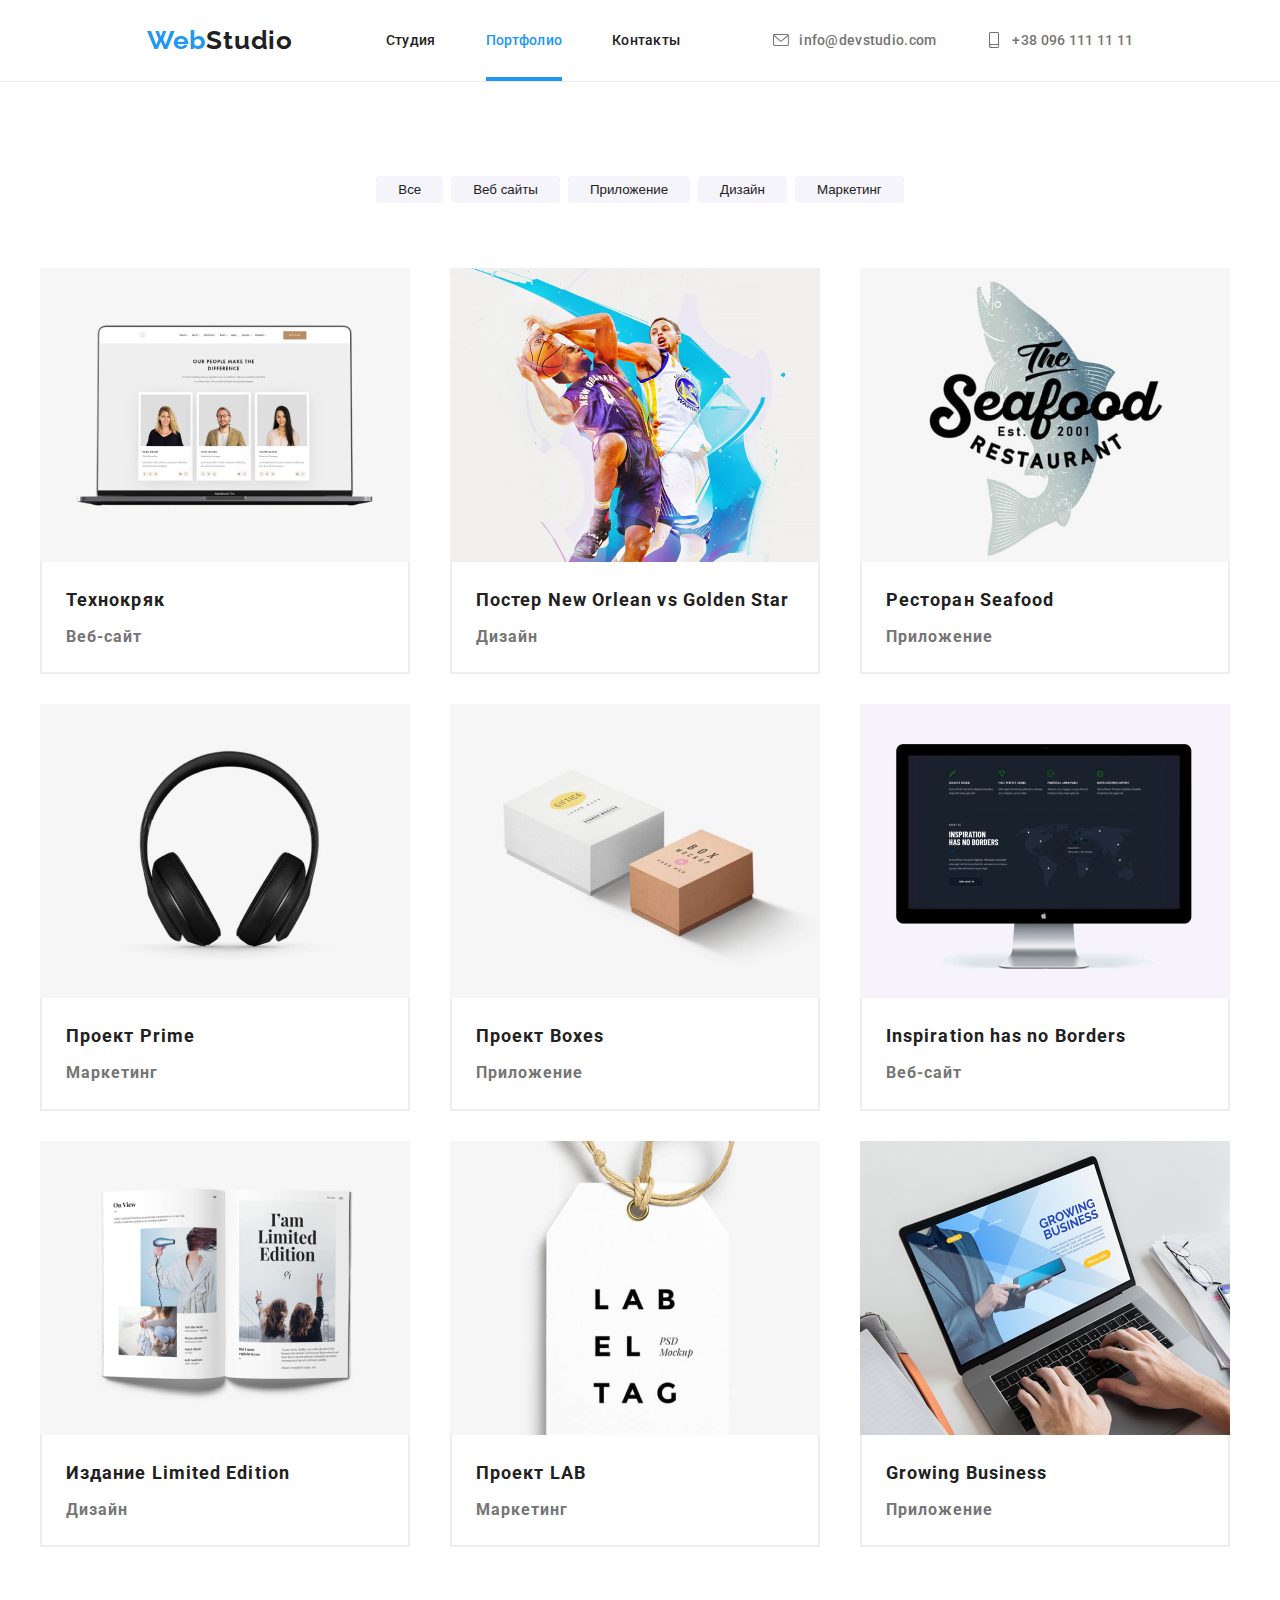
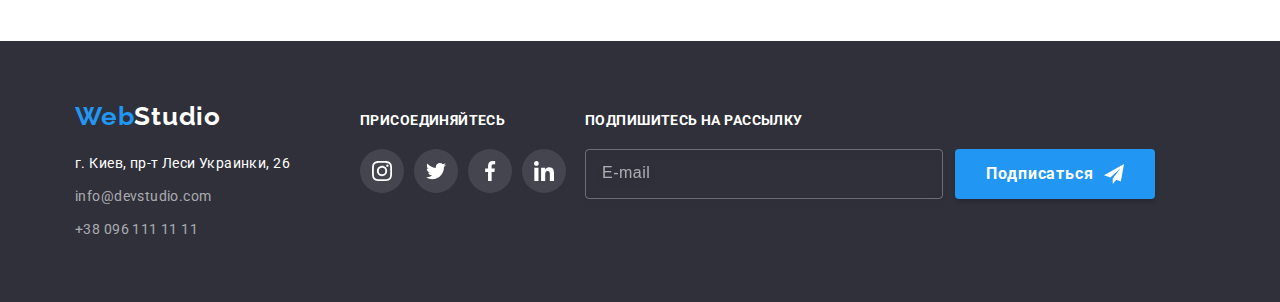
==== commit a7df1ab0: "update" ====
--- a/portfolio.html
+++ b/portfolio.html
@@ -62,13 +62,26 @@
             <ul class="portfolio__repeater list grid">
                 <li class="portfolio__repeater__item animation-1">
                   <a class="portfolio__repeater__item__link link" href="">   
-                    <div class="portfolio__image__box">               
-                    <img class="image" src="./images/portfolio/tehnokrack.jpg" alt="Технокряк">
+                    <div class="portfolio__image__box">  
+                      <picture>
+                        <source 
+                        media="(min-width: 1280px)"
+                        srcset="./images/portfolio/img_lg.jpg 1x, ./images/portfolio/img@2x_lg.jpg 2x">
+                        <source 
+                        media="(min-width: 768px)"
+                        srcset="./images/portfolio/img_md.jpg 1x, ./images/portfolio/img@2x_md.jpg 2x">
+                        <img class="image"               
+                        srcset="./images/portfolio/img_sm.jpg 1x, ./images/portfolio/img@2x_sm.jpg 2x"
+                        
+                        src="./images/portfolio/img_sm.jpg"
+                        alt="Технокряк" 
+                        width="370"
+                        loading="lazy">
+                      </picture>   
                     <div class="portfolio__item__description box-flex animation-1">
                       <p class="text-description">Технокряк это современная площадка распространения коронавируса. Компании используют эту платформу для цифрового шпионажа и атак на защищённые сервера конкурентов.</p>
                     </div>
                   </div>
-
                     <div class="portfolio__repeater__item__part">
                     <h2 class="font-12">Технокряк</h2>
                     <p class="text font-4">Веб-сайт</p>
@@ -79,7 +92,21 @@
                 <li class="portfolio__repeater__item animation-1">
                   <a class="portfolio__repeater__item__link link" href="">
                     <div class="portfolio__image__box">  
-                    <img class="image" src="./images/portfolio/new-orlean-vs-golden-star.jpg" alt="Постер New Orlean vs Golden Star">
+                      <picture>
+                        <source 
+                        media="(min-width: 1280px)"
+                        srcset="./images/portfolio/img-1_lg.jpg 1x, ./images/portfolio/img@2x-1_lg.jpg 2x">
+                        <source 
+                        media="(min-width: 768px)"
+                        srcset="./images/portfolio/img-1_md.jpg 1x, ./images/portfolio/img@2x-1_md.jpg 2x">
+                        <img class="image"               
+                        srcset="./images/portfolio/img-1_sm.jpg 1x, ./images/portfolio/img@2x-1_sm.jpg 2x"
+                        
+                        src="./images/portfolio/img-1_sm.jpg"
+                        alt="Постер New Orlean vs Golden Star" 
+                        width="370"
+                        loading="lazy">
+                      </picture>                      
                     <div class="portfolio__item__description box-flex animation-1">
                       <p class="text-description">Lorem, ipsum dolor sit amet consectetur adipisicing elit. Nobis, eum?</p>
                       </div>
@@ -94,7 +121,21 @@
                 <li class="portfolio__repeater__item animation-1">
                   <a class="portfolio__repeater__item__link link" href="">
                     <div class="portfolio__image__box">  
-                    <img class="image"  src="./images/portfolio/resto-seafood.jpg" alt="Ресторан Seafood">
+                      <picture>
+                        <source 
+                        media="(min-width: 1280px)"
+                        srcset="./images/portfolio/img-2_lg.jpg 1x, ./images/portfolio/img@2x-2_lg.jpg 2x">
+                        <source 
+                        media="(min-width: 768px)"
+                        srcset="./images/portfolio/img-2_md.jpg 1x, ./images/portfolio/img@2x-2_md.jpg 2x">
+                        <img class="image"               
+                        srcset="./images/portfolio/img-2_sm.jpg 1x, ./images/portfolio/img@2x-2_sm.jpg 2x"
+                        
+                        src="./images/portfolio/img-2_sm.jpg"
+                        alt="Ресторан Seafood" 
+                        width="370"
+                        loading="lazy">
+                      </picture> 
                     <div class="portfolio__item__description box-flex animation-1">
                       <p class="text-description ">Lorem, ipsum dolor sit amet consectetur adipisicing elit. Nobis, eum?</p>
                       </div>
@@ -109,7 +150,21 @@
                 <li class="portfolio__repeater__item animation-1">
                   <a class="portfolio__repeater__item__link link" href="">
                     <div class="portfolio__image__box">  
-                    <img class="image" src="./images/portfolio/progect-prime.jpg" alt="Проект Prime">
+                      <picture>
+                        <source 
+                        media="(min-width: 1280px)"
+                        srcset="./images/portfolio/img-3_lg.jpg 1x, ./images/portfolio/img@2x-3_lg.jpg 2x">
+                        <source 
+                        media="(min-width: 768px)"
+                        srcset="./images/portfolio/img-3_md.jpg 1x, ./images/portfolio/img@2x-3_md.jpg 2x">
+                        <img class="image"               
+                        srcset="./images/portfolio/img-3_sm.jpg 1x, ./images/portfolio/img@2x-3_sm.jpg 2x"
+                        
+                        src="./images/portfolio/img-3_sm.jpg"
+                        alt="Проект Prime" 
+                        width="370"
+                        loading="lazy">
+                      </picture>  
                     <div class="portfolio__item__description box-flex animation-1">
                       <p class="text-description">Lorem, ipsum dolor sit amet consectetur adipisicing elit. Nobis, eum?</p>
                       </div>
@@ -124,7 +179,22 @@
                 <li class="portfolio__repeater__item animation-1">
                   <a class="portfolio__repeater__item__link link" href="">
                     <div class="portfolio__image__box">  
-                    <img class="image" src="./images/portfolio/progect-boxes.jpg" alt="Проект Boxes">
+                      <picture>
+                        <source 
+                        media="(min-width: 1280px)"
+                        srcset="./images/portfolio/img-4_lg.jpg 1x, ./images/portfolio/img@2x-4_lg.jpg 2x">
+                        <source 
+                        media="(min-width: 768px)"
+                        srcset="./images/portfolio/img-4_md.jpg 1x, ./images/portfolio/img@2x-4_md.jpg 2x">
+                        <img class="image"               
+                        srcset="./images/portfolio/img-4_sm.jpg 1x, ./images/portfolio/img@2x-4_sm.jpg 2x"
+                        
+                        src="./images/portfolio/img-4_sm.jpg"
+                        alt="Проект Boxes" 
+                        width="370"
+                        loading="lazy">
+                      </picture>  
+                    
                     <div class="portfolio__item__description box-flex animation-1">
                       <p class="text-description">Lorem, ipsum dolor sit amet consectetur adipisicing elit. Nobis, eum?</p>
                       </div>
@@ -139,7 +209,21 @@
                 <li class="portfolio__repeater__item animation-1">
                   <a class="portfolio__repeater__item__link link" href="">
                     <div class="portfolio__image__box"> 
-                    <img class="image" src="./images/portfolio/inspiration-has-no-borders.jpg" alt="Inspiration has no Borders">                     
+                      <picture>
+                        <source 
+                        media="(min-width: 1280px)"
+                        srcset="./images/portfolio/img-5_lg.jpg 1x, ./images/portfolio/img@2x-5_lg.jpg 2x">
+                        <source 
+                        media="(min-width: 768px)"
+                        srcset="./images/portfolio/img-5_md.jpg 1x, ./images/portfolio/img@2x-5_md.jpg 2x">
+                        <img class="image"               
+                        srcset="./images/portfolio/img-5_sm.jpg 1x, ./images/portfolio/img@2x-5_sm.jpg 2x"
+                        
+                        src="./images/portfolio/img-5_sm.jpg"
+                        alt="Inspiration has no Borders" 
+                        width="370"
+                        loading="lazy">
+                      </picture>     
                     <div class="portfolio__item__description box-flex animation-1">
                       <p class="text-description">Lorem, ipsum dolor sit amet consectetur adipisicing elit. Nobis, eum?</p>
                       </div>
@@ -154,7 +238,21 @@
                 <li class="portfolio__repeater__item animation-1">
                   <a class="portfolio__repeater__item__link link" href="">
                     <div class="portfolio__image__box">  
-                    <img class="image" src="./images/portfolio/limited-edition.jpg" alt="Издание Limited Edition">
+                      <picture>
+                        <source 
+                        media="(min-width: 1280px)"
+                        srcset="./images/portfolio/img-6_lg.jpg 1x, ./images/portfolio/img@2x-6_lg.jpg 2x">
+                        <source 
+                        media="(min-width: 768px)"
+                        srcset="./images/portfolio/img-6_md.jpg 1x, ./images/portfolio/img@2x-6_md.jpg 2x">
+                        <img class="image"               
+                        srcset="./images/portfolio/img-6_sm.jpg 1x, ./images/portfolio/img@2x-6_sm.jpg 2x"
+                        
+                        src="./images/portfolio/img-6_sm.jpg"
+                        alt="Издание Limited Edition" 
+                        width="370"
+                        loading="lazy">
+                      </picture>    
                     <div class="portfolio__item__description box-flex animation-1">
                       <p class="text-description">Lorem, ipsum dolor sit amet consectetur adipisicing elit. Nobis, eum?</p>
                       </div>
@@ -168,7 +266,22 @@
                 <li class="portfolio__repeater__item animation-1">
                   <a class="portfolio__repeater__item__link link" href="">
                     <div class="portfolio__image__box">  
-                    <img class="image" src="./images/portfolio/progect-lab.jpg" alt="Проект LAB">
+                      <picture>
+                        <source 
+                        media="(min-width: 1280px)"
+                        srcset="./images/portfolio/img-7_lg.jpg 1x, ./images/portfolio/img@2x-7_lg.jpg 2x">
+                        <source 
+                        media="(min-width: 768px)"
+                        srcset="./images/portfolio/img-7_md.jpg 1x, ./images/portfolio/img@2x-7_md.jpg 2x">
+                        <img class="image"               
+                        srcset="./images/portfolio/img-7_sm.jpg 1x, ./images/portfolio/img@2x-7_sm.jpg 2x"
+                        
+                        src="./images/portfolio/img-7_sm.jpg"
+                        alt="Проект LAB" 
+                        width="370"
+                        loading="lazy">
+                      </picture>    
+                    
                     <div class="portfolio__item__description box-flex animation-1">
                       <p class="text-description">Lorem, ipsum dolor sit amet consectetur adipisicing elit. Nobis, eum?</p>
                       </div>
@@ -182,7 +295,21 @@
                 <li class="portfolio__repeater__item animation-1">
                   <a class="portfolio__repeater__item__link link" href="">
                     <div class="portfolio__image__box">  
-                    <img class="image" src="./images/portfolio/growing-business.jpg" alt="Growing Business">
+                      <picture>
+                        <source 
+                        media="(min-width: 1280px)"
+                        srcset="./images/portfolio/img-8_lg.jpg 1x, ./images/portfolio/img@2x-8_lg.jpg 2x">
+                        <source 
+                        media="(min-width: 768px)"
+                        srcset="./images/portfolio/img-8_md.jpg 1x, ./images/portfolio/img@2x-8_md.jpg 2x">
+                        <img class="image"               
+                        srcset="./images/portfolio/img-8_sm.jpg 1x, ./images/portfolio/img@2x-8_sm.jpg 2x"
+                        
+                        src="./images/portfolio/img-8_sm.jpg"
+                        alt="Growing Business" 
+                        width="370"
+                        loading="lazy">
+                      </picture>                        
                     <div class="portfolio__item__description box-flex animation-1">
                       <p class="text-description">Lorem, ipsum dolor sit amet consectetur adipisicing elit. Nobis, eum?</p>
                       </div>
--- a/css/main.min.css
+++ b/css/main.min.css
@@ -2,7 +2,7 @@
       180deg,
       rgba(47, 48, 58, 0.2) 0%,     
        rgba(47, 48, 58, 0.4) 100%
-    );--border-radius: 4px;--gap: 30px;--item:3;--margin-element: 30px;--main-box-shadow: 0px 4px 4px rgba(0, 0, 0, 0.15)}body{font-family:var(--main-font);font-style:normal;font-size:14px;color:var(--main-txt-cl)}*{margin:0;padding:0}.visually-hidden{position:absolute;width:1px;height:1px;margin:-1px;padding:0;overflow:hidden;border:0;clip:rect(0 0 0 0)}.font-1{font-family:var(--main-font);font-style:normal;font-weight:900;font-size:44px;line-height:1.4;letter-spacing:0.06em}.font-2{font-family:var(--main-font);font-style:normal;font-weight:bold;font-size:36px;line-height:1.2;text-align:center;letter-spacing:0.03em}.font-3{font-family:var(--secondary-font);font-style:normal;font-weight:bold;font-size:26px;line-height:1.2;letter-spacing:0.03em}.font-4{font-family:var(--main-font);font-style:normal;font-weight:bold;font-size:16px;line-height:1.9;letter-spacing:0.06em}.font-5{font-family:var(--main-font);font-style:normal;font-weight:500;font-size:16px;line-height:1.2;text-align:center;letter-spacing:0.03em}.font-6{font-family:var(--main-font);font-style:normal;font-weight:normal;font-size:16px;line-height:1.2;text-align:center;letter-spacing:0.03em}.font-7{font-family:var(--main-font);font-style:normal;font-weight:500;font-size:14px;line-height:1.2;letter-spacing:0.02em}.font-8{font-family:var(--main-font);font-style:normal;font-weight:normal;font-size:14px;line-height:1.7;letter-spacing:0.03em}.font-9{font-family:var(--main-font);font-style:normal;font-weight:bold;font-size:14px;line-height:1.2;letter-spacing:0.03em}.font-10{font-family:var(--main-font);font-style:normal;font-weight:normal;font-size:12px;line-height:1.2;letter-spacing:0.01em;color:var(--third-txt-cl)}.font-11{font-family:var(--main-font);font-style:normal;font-weight:bold;font-size:20px;line-height:1.5;text-align:center;letter-spacing:0.03em}.font-12{font-family:var(--main-font);font-style:normal;font-weight:bold;font-size:18px;line-height:2;text-align:center;letter-spacing:0.06em}.list,.list-marcked{list-style:none;-webkit-padding-start:0;padding-inline-start:0}.container{max-width:480px;padding-left:15px;padding-right:15px;margin:0 auto}@media (min-width: 768px){.container{max-width:768px}}@media (min-width: 1280px){.container{max-width:1200px}}.section{max-width:1600px;padding-top:94px;padding-bottom:94px;margin-left:auto;margin-right:auto}.link{text-decoration:none;color:var(--main-txt-cl);--animation-property: color}.link:hover,.link:focus{color:var(--secondary-txt-cl)}.box-flex{display:-webkit-box;display:-ms-flexbox;display:flex;-webkit-box-align:center;-ms-flex-align:center;align-items:center;-webkit-box-pack:center;-ms-flex-pack:center;justify-content:center}.btn{text-align:center;border-width:0px;border-radius:var(--border-radius);cursor:pointer}.animation-1{-webkit-transition-property:var(--animation-property);transition-property:var(--animation-property);-webkit-transition-duration:250ms;transition-duration:250ms;-webkit-transition-timing-function:cubic-bezier(0.4, 0, 0.2, 1);transition-timing-function:cubic-bezier(0.4, 0, 0.2, 1)}.btn-action{color:var(--main-bg-cl);background-color:var(--secondary-txt-cl);-webkit-box-shadow:var(--main-box-shadow);box-shadow:var(--main-box-shadow);--animation-property: background-color}.btn-action:hover,.btn-action:focus{background-color:var(--btn-bg-secondary-cl)}.image{display:block;-o-object-fit:cover;object-fit:cover}.svg{display:inline-block;background-color:transparent;-webkit-box-pack:center;-ms-flex-pack:center;justify-content:center;-webkit-box-align:center;-ms-flex-align:center;align-items:center}.grid{display:-ms-grid;display:grid;-ms-grid-columns:(1fr)[var];grid-template-columns:repeat(var(--item), 1fr);gap:var(--gap)}.position-items{margin-right:var(--margin-element)}.position-items:last-child{margin-right:0}.header{background-color:var(--main-bg-cl);border-bottom:1px solid #ececec}@media (max-width: 767.98px){.header{padding-top:16px;padding-left:15px;padding-right:16px;padding-bottom:10px}}.header .font-3{color:var(--secondary-txt-cl)}.header__logo{color:var(--main-txt-cl)}.header__navigation{display:none;text-align:left;vertical-align:top;--margin-element:50px}@media (min-width: 768px){.header__navigation{margin-left:88px;display:block}}@media (min-width: 1280px){.header__navigation{margin-left:93px;display:block}}.current-page{position:relative}.current-page::after{position:absolute;display:inline-block;bottom:0;left:0;content:"";width:100%;height:4px;background-color:var(--secondary-txt-cl)}.header__navigation__list__item .link{display:inline-block;padding-top:32px;padding-bottom:32px;--animation-property: color 
+    );--border-radius: 4px;--gap: 30px;--item:3;--margin-element: 30px;--main-box-shadow: 0px 4px 4px rgba(0, 0, 0, 0.15)}body{font-family:var(--main-font);font-style:normal;font-size:14px;color:var(--main-txt-cl)}*{margin:0;padding:0}.visually-hidden{position:absolute;width:1px;height:1px;margin:-1px;padding:0;overflow:hidden;border:0;clip:rect(0 0 0 0)}.font-1{font-family:var(--main-font);font-style:normal;font-weight:900;font-size:44px;line-height:1.4;letter-spacing:0.06em}.font-2{font-family:var(--main-font);font-style:normal;font-weight:bold;font-size:36px;line-height:1.2;text-align:center;letter-spacing:0.03em}.font-3{font-family:var(--secondary-font);font-style:normal;font-weight:bold;font-size:26px;line-height:1.2;letter-spacing:0.03em}.font-4{font-family:var(--main-font);font-style:normal;font-weight:bold;font-size:16px;line-height:1.9;letter-spacing:0.06em}.font-5{font-family:var(--main-font);font-style:normal;font-weight:500;font-size:16px;line-height:1.2;text-align:center;letter-spacing:0.03em}.font-6{font-family:var(--main-font);font-style:normal;font-weight:normal;font-size:16px;line-height:1.2;text-align:center;letter-spacing:0.03em}.font-7{font-family:var(--main-font);font-style:normal;font-weight:500;font-size:14px;line-height:1.2;letter-spacing:0.02em}.font-8{font-family:var(--main-font);font-style:normal;font-weight:normal;font-size:14px;line-height:1.7;letter-spacing:0.03em}.font-9{font-family:var(--main-font);font-style:normal;font-weight:bold;font-size:14px;line-height:1.2;letter-spacing:0.03em}.font-10{font-family:var(--main-font);font-style:normal;font-weight:normal;font-size:12px;line-height:1.2;letter-spacing:0.01em;color:var(--third-txt-cl)}.font-11{font-family:var(--main-font);font-style:normal;font-weight:bold;font-size:20px;line-height:1.5;text-align:center;letter-spacing:0.03em}.font-12{font-family:var(--main-font);font-style:normal;font-weight:bold;font-size:18px;line-height:2;text-align:center;letter-spacing:0.06em}.list,.list-marcked{list-style:none;-webkit-padding-start:0;padding-inline-start:0}.container{max-width:480px;padding-left:15px;padding-right:15px;margin:0 auto}@media (min-width: 768px){.container{max-width:768px}}@media (min-width: 1280px){.container{max-width:1200px}}.section{max-width:1600px;padding-top:94px;padding-bottom:94px;margin-left:auto;margin-right:auto}.link{text-decoration:none;color:var(--main-txt-cl);--animation-property: color}.link:hover,.link:focus{color:var(--secondary-txt-cl)}.box-flex{display:-webkit-box;display:-ms-flexbox;display:flex;-webkit-box-align:center;-ms-flex-align:center;align-items:center;-webkit-box-pack:center;-ms-flex-pack:center;justify-content:center}.btn{text-align:center;border-width:0px;border-radius:var(--border-radius);cursor:pointer}.animation-1{-webkit-transition-property:var(--animation-property);transition-property:var(--animation-property);-webkit-transition-duration:250ms;transition-duration:250ms;-webkit-transition-timing-function:cubic-bezier(0.4, 0, 0.2, 1);transition-timing-function:cubic-bezier(0.4, 0, 0.2, 1)}.btn-action{color:var(--main-bg-cl);background-color:var(--secondary-txt-cl);-webkit-box-shadow:var(--main-box-shadow);box-shadow:var(--main-box-shadow);--animation-property: background-color}.btn-action:hover,.btn-action:focus{background-color:var(--btn-bg-secondary-cl)}.image{display:block;height:auto;max-width:100%}.svg{display:inline-block;background-color:transparent;-webkit-box-pack:center;-ms-flex-pack:center;justify-content:center;-webkit-box-align:center;-ms-flex-align:center;align-items:center}.grid{display:-ms-grid;display:grid;-ms-grid-columns:(1fr)[var];grid-template-columns:repeat(var(--item), 1fr);gap:var(--gap)}.position-items{margin-right:var(--margin-element)}.position-items:last-child{margin-right:0}.header{background-color:var(--main-bg-cl);border-bottom:1px solid #ececec}@media (max-width: 767.98px){.header{padding-top:16px;padding-left:15px;padding-right:16px;padding-bottom:10px}}.header .font-3{color:var(--secondary-txt-cl);font-size:24px}@media (min-width: 1280px){.header .font-3{font-size:26px}}.header__logo{color:var(--main-txt-cl)}.header__navigation{display:none;text-align:left;vertical-align:top;--margin-element:50px}@media (min-width: 768px){.header__navigation{margin-left:88px;display:block}}@media (min-width: 1280px){.header__navigation{margin-left:93px}}.current-page{position:relative}.current-page::after{position:absolute;display:inline-block;bottom:0;left:0;content:"";width:100%;height:4px;background-color:var(--secondary-txt-cl)}.header__navigation__list__item .link{display:inline-block;padding-top:32px;padding-bottom:32px;--animation-property: color 
     }.current-page{color:var(--secondary-txt-cl)}.header__contact{display:none;margin-left:auto;--margin-element:50px}@media (min-width: 768px){.header__contact{margin-left:88px;display:-webkit-box;display:-ms-flexbox;display:flex;-ms-flex-wrap:wrap;flex-wrap:wrap;-webkit-box-pack:start;-ms-flex-pack:start;justify-content:flex-start}}@media (min-width: 1280px){.header__contact{margin-left:93px;display:-webkit-box;display:-ms-flexbox;display:flex;-ms-flex-wrap:nowrap;flex-wrap:nowrap}}.header__contact__item .link{color:var(--third-txt-cl);--animation-property: color, fill  
-      }.header__contact__item:hover .link,.header__contact__item:focus .link{color:var(--secondary-txt-cl)}.header__contact__item .svg{display:block;fill:var(--third-txt-cl);margin-right:10px}.header__contact__item:hover .svg,.header__contact__item:focus .svg{fill:var(--secondary-txt-cl)}.main{background:var(--main-bg-cl)}.shapka{background-image:var(--linear-gradient),url(../images/activity/img.jpg);background-size:contain;background-color:var(--third-bg-cl);padding-top:118px;padding-bottom:118px}@media (min-width: 768px){.shapka{padding-top:118px;padding-bottom:118px}}@media (min-width: 1280px){.shapka{padding-top:200px;padding-bottom:200px}}.shapka__container{text-align:center}.shapka .font-1{display:inline-block;max-width:696px;text-transform:uppercase;color:var(--main-bg-cl);font-size:26px;max-width:360px}@media (min-width: 768px){.shapka .font-1{font-size:26px;max-width:360px}}@media (min-width: 1280px){.shapka .font-1{font-size:44px;max-width:700px}}.shapka__container .btn-action{display:block;margin-left:auto;margin-right:auto;margin-top:30px;padding:10px 32px}.peculiarities__container__list{--item:1;-ms-flex-wrap:wrap;flex-wrap:wrap}@media (min-width: 768px){.peculiarities__container__list{--item:2;-ms-flex-wrap:wrap;flex-wrap:wrap}}@media (min-width: 1280px){.peculiarities__container__list{--item:4;-ms-flex-wrap:nowrap;flex-wrap:nowrap}}.peculiarities__container__item{--margin-element:30px}.peculiarities__container__item .svg{display:inline-block;width:70px;height:70px;background-color:transparent}.peculiarities__container__item__box{padding:25px;background-color:var(--secondary-bg-cl);width:100%}.peculiarities__container__item__title{margin-top:30px;margin-bottom:10px;text-transform:uppercase;text-align:center}@media (min-width: 768px){.peculiarities__container__item__title{text-align:left}}@media (min-width: 1280px){.peculiarities__container__item__title{text-align:left}}.peculiarities__container__item .font-8{color:var(--third-txt-cl)}.activity{display:none}@media (min-width: 1280px){.activity{display:block;padding-bottom:94px}}.activity__list{margin-top:50px}.activity__list__item{--margin-element:30px}.activity__list__item .image{-o-object-fit:cover;object-fit:cover;height:294px;width:370px}.activity__list__item__description{position:relative;top:-70px;min-height:70px;width:100%;background:rgba(47,48,58,0.8)}.activity__list__item .font-9{-webkit-box-align:center;-ms-flex-align:center;align-items:center;text-transform:uppercase;color:var(--main-bg-cl)}.team{display:block;text-align:center;background:var(--secondary-bg-cl)}.team__list{justify-items:center;margin-top:50px;--item: 1;-ms-flex-wrap:wrap;flex-wrap:wrap}@media (min-width: 768px){.team__list{--item: 2;-ms-flex-wrap:wrap;flex-wrap:wrap}}@media (min-width: 1280px){.team__list{--item:4;-ms-flex-wrap:nowrap;flex-wrap:nowrap}}.team__list__item{width:270px;background:var(--main-bg-cl);-webkit-box-shadow:0px 1px 3px rgba(0,0,0,0.12),0px 1px 1px rgba(0,0,0,0.14),0px 2px 1px rgba(0,0,0,0.2);box-shadow:0px 1px 3px rgba(0,0,0,0.12),0px 1px 1px rgba(0,0,0,0.14),0px 2px 1px rgba(0,0,0,0.2);border-radius:0px 0px var(--border-radius) var(--border-radius)}.team__list__item:last-child{margin-right:0px}.team__list__item .image{-o-object-fit:cover;object-fit:cover;height:260px;width:270px}.team__list__item .social{font-size:0px;line-height:1}.team__list__item__info{padding-top:30px;padding-bottom:30px}.team__list__item__title{margin-bottom:10px}.team__list__item__text{margin-bottom:16px;color:#757575}.team__list__item__social .item:not(:last-child){margin-right:10px}.team__list__item__social .svg{fill:#AFB1B8;width:20px;height:20px;--animation-property: fill}.team__list__item__social .item{-webkit-box-sizing:border-box;box-sizing:border-box;width:44px;height:44px;border-radius:50%;--animation-property: background-color}.team__list__item__social .item:hover,.team__list__item__social .item:focus{background-color:var(--secondary-txt-cl)}.team__list__item__social .item:hover .svg,.team__list__item__social .item:focus .svg{fill:#ffffff}.team__list__item .social-link{width:100%;height:100%}.client__container__title{margin-bottom:50px}.client__list{justify-items:center;--item: 2;-ms-flex-wrap:wrap;flex-wrap:wrap}@media (min-width: 768px){.client__list{--item: 3;-ms-flex-wrap:wrap;flex-wrap:wrap}}@media (min-width: 1280px){.client__list{--item: 6;-ms-flex-wrap:nowrap;flex-wrap:nowrap}}.client__list__item{width:210px;height:92px;border:1px solid #AFB1B8;-webkit-box-sizing:border-box;box-sizing:border-box;border-radius:4px;--animation-property: border}@media (min-width: 768px){.client__list__item{width:226px}}@media (min-width: 1280px){.client__list__item{width:170px}}.client__list__item:hover,.client__list__item:focus{border:1px solid var(--secondary-txt-cl)}.client__list__item .svg{fill:#AFB1B8;width:106px;height:60px;--animation-property: fill}.client__list__item:hover .svg,.client__list__item:focus .svg{fill:var(--secondary-txt-cl)}.footer{background:var(--third-bg-cl);padding:60px}.footer__container{-webkit-box-align:baseline;-ms-flex-align:baseline;align-items:baseline;-ms-flex-wrap:wrap;flex-wrap:wrap;-webkit-box-orient:vertical;-webkit-box-direction:normal;-ms-flex-direction:column;flex-direction:column;text-align:center;-ms-flex-pack:distribute;justify-content:space-around}@media (min-width: 768px){.footer__container{-webkit-box-orient:horizontal;-webkit-box-direction:normal;-ms-flex-direction:row;flex-direction:row;-ms-flex-wrap:wrap;flex-wrap:wrap;text-align:center}}@media (min-width: 1280px){.footer__container{-ms-flex-wrap:nowrap;flex-wrap:nowrap;text-align:left}}.footer__logo{top:24px}.footer .font-3{color:var(--secondary-txt-cl)}.footer__logo{color:var(--main-bg-cl)}.footer__address{color:var(--main-bg-cl);margin-top:20px;margin-bottom:60px}@media (min-width: 768px){.footer__address{margin-bottom:60px}}@media (min-width: 1280px){.footer__address{margin-bottom:0}}.footer__address__contact__list{margin-top:9px;-webkit-box-orient:vertical;-webkit-box-direction:normal;-ms-flex-direction:column;flex-direction:column;-webkit-box-align:start;-ms-flex-align:start;align-items:flex-start}.footer__address__contact__item{margin-bottom:9px}.footer__address__contact__item:last-child{margin-bottom:0px}.footer__address__contact__item .link{color:rgba(255,255,255,0.6);--animation-property: color}.footer__address__contact__item .link:hover,.footer__address__contact__item .link:active,.footer__address__contact__item .link:focus{color:var(--secondary-txt-cl)}.footer__social{margin-left:auto;margin-right:auto;margin-bottom:60px}@media (min-width: 768px){.footer__social{margin-bottom:60px;margin-left:0;margin-right:0}}@media (min-width: 1280px){.footer__social{margin-left:70px;margin-bottom:0}}.footer__container__logo{margin-right:auto;margin-left:auto}@media (min-width: 768px){.footer__container__logo{margin-right:0;margin-left:0}}.footer__social__title{color:#ffffff;margin-bottom:20px;text-transform:uppercase}.footer__social__item{width:44px;height:44px;background:rgba(255,255,255,0.1);border-radius:50%;--animation-property: background-color}.footer__social__item:hover,.footer__social__item:focus{background:#2196F3}.footer__social__item:not(:last-child){margin-right:10px}.footer__social__item__link{width:100%;height:100%}.footer .svg{fill:var(--main-bg-cl);position:relative;width:20px;height:20px;padding:0}.footer__subscription{margin-left:auto}.subscription__form{-webkit-box-align:end;-ms-flex-align:end;align-items:flex-end;-ms-flex-wrap:wrap;flex-wrap:wrap}@media (min-width: 768px){.subscription__form{-ms-flex-wrap:wrap;flex-wrap:wrap}}@media (min-width: 1280px){.subscription__form{-ms-flex-wrap:nowrap;flex-wrap:nowrap}}.subscription__form__box__title{color:#ffffff;margin-bottom:20px;text-transform:uppercase}.subscription__form__input{outline:transparent;padding:15px 16px;background-color:transparent;min-width:450px;min-height:50px;border:1px solid rgba(255,255,255,0.3);color:var(--main-bg-cl);-webkit-box-sizing:border-box;box-sizing:border-box;-webkit-filter:drop-shadow(0px 4px 4px rgba(0,0,0,0.15));filter:drop-shadow(0px 4px 4px rgba(0,0,0,0.15));border-radius:4px;margin-bottom:20px}@media (min-width: 768px){.subscription__form__input{margin-bottom:20px;min-width:450px}}@media (min-width: 1280px){.subscription__form__input{margin-bottom:0;min-width:358px}}.subscription__form__input:focus,.subscription__form__input:focus,.subscription__form__input:focus-visible{border:1px solid #2196F3}.subscription__form__input:focus-within{border-color:var(--secondary-txt-cl)}.subscription__form__input::-webkit-input-placeholder{font-size:16px;line-height:1.25;-webkit-box-align:center;align-items:center;letter-spacing:0.03em;color:rgba(255,255,255,0.6)}.subscription__form__input:-ms-input-placeholder{font-size:16px;line-height:1.25;-ms-flex-align:center;align-items:center;letter-spacing:0.03em;color:rgba(255,255,255,0.6)}.subscription__form__input::-ms-input-placeholder{font-size:16px;line-height:1.25;-ms-flex-align:center;align-items:center;letter-spacing:0.03em;color:rgba(255,255,255,0.6)}.subscription__form__input::placeholder{font-size:16px;line-height:1.25;-webkit-box-align:center;-ms-flex-align:center;align-items:center;letter-spacing:0.03em;color:rgba(255,255,255,0.6)}.subscription__form__btn{min-width:200px;min-height:50px;margin-left:50px;margin-right:50px;-webkit-box-align:center;-ms-flex-align:center;align-items:center}@media (min-width: 1280px){.subscription__form__btn{margin-left:12px}}.sibscription__form__svg{width:24px;height:24px;margin-left:10px}.backdrop{position:fixed;top:50%;left:50%;-webkit-transform:translate(-50%, -50%);transform:translate(-50%, -50%);width:100vw;height:100vw;background:rgba(0,0,0,0.2);opacity:1;-webkit-transition-property:opacity, visibility;transition-property:opacity, visibility;-webkit-transition-duration:250ms;transition-duration:250ms;-webkit-transition-timing-function:cubic-bezier(0.4, 0, 0.2, 1);transition-timing-function:cubic-bezier(0.4, 0, 0.2, 1)}.is-hidden{visibility:hidden;opacity:0;pointer-events:none}.modal{position:relative;width:528px;min-height:250px;background-color:var(--main-bg-cl)}.modal__form{background-color:var(--main-bg-cl);padding:40px}.modal__form__label:focus-within .modal__form__input,.modal__form__label:focus-visible .modal__form__input{border-color:var(--secondary-txt-cl)}.modal__form__label:focus-within .modal__form__icon,.modal__form__label:focus-visible .modal__form__icon{fill:var(--secondary-txt-cl)}.modal__form__title{color:var(--main-txt-cl)}.modal__button-close{position:absolute;right:8px;top:8px;padding:0;width:30px;height:30px;border:1px solid rgba(0,0,0,0.1);background:var(--main-bg-cl);-webkit-box-sizing:border-box;box-sizing:border-box;border-radius:50%}.modal__button-close__icon{fill:var(--black-cl);position:relative;width:10px;height:10px;padding:0}.modal__form__label{display:block;position:relative}.modal__form__label:not(:first-child){margin-top:10px}.modal__form__input{outline:transparent;width:100%;padding-top:12px;padding-left:42px;padding-right:10px;padding-bottom:12px;margin-top:4px;font-size:12px;line-height:14px;letter-spacing:0.01em;border:1px solid rgba(33,33,33,0.2);-webkit-box-sizing:border-box;box-sizing:border-box;border-radius:4px}.modal__form__message{width:100%;padding-top:12px;padding-left:16px;padding-right:16px;padding-bottom:12px;margin-top:4px;border:1px solid rgba(33,33,33,0.2);-webkit-box-sizing:border-box;box-sizing:border-box;border-radius:4px;resize:none}.modal__form__message:focus-within,.modal__form__message:focus-visible{border:1px solid var(--secondary-txt-cl)}.modal__form__message::-webkit-input-placeholder{font-weight:normal;font-size:12px;line-height:1.15;letter-spacing:0.01em;color:rgba(117,117,117,0.5)}.modal__form__message:-ms-input-placeholder{font-weight:normal;font-size:12px;line-height:1.15;letter-spacing:0.01em;color:rgba(117,117,117,0.5)}.modal__form__message::-ms-input-placeholder{font-weight:normal;font-size:12px;line-height:1.15;letter-spacing:0.01em;color:rgba(117,117,117,0.5)}.modal__form__message::placeholder{font-weight:normal;font-size:12px;line-height:1.15;letter-spacing:0.01em;color:rgba(117,117,117,0.5)}.modal__form__icon{position:absolute;bottom:20%;left:12px}.modal__form__agrement{width:100%;-webkit-box-align:baseline;-ms-flex-align:baseline;align-items:baseline;margin-top:20px;margin-bottom:30px}.modal__form__agrement__checkbox{width:16px;height:16px}.modal__form__agrement__link{color:var()}.modal__form__btn-send{display:block;margin:0 auto;padding:10px 32px;margin-left:auto;margin-right:auto}.modal__form__agrement__checkbox:checked+.modal__form__agrement__label .modal__form__agrement__checkbox-input__icon{fill:var(--secondary-txt-cl)}.modal__form__agrement__checkbox-input__icon{fill:var(--main-bg-cl);margin-right:8px;border:1px solid #000000;border-radius:4px}.test__label{color:blue}.test__checkbox:checked+label{color:crimson}.mobile__menu__open{display:none}@media (max-width: 767.98px){.mobile__menu__open{display:-webkit-box;display:-ms-flexbox;display:flex;position:absolute;top:10px;right:10px}}.modal__menu{position:absolute;top:0;left:0;width:100vw;height:100%;padding:46px 40px;background:#ffffff;opacity:1;-webkit-transform:translateX(0);transform:translateX(0);-webkit-transition-property:opacity, visibility , -webkit-transform;transition-property:opacity, visibility , -webkit-transform;transition-property:opacity, visibility , transform;transition-property:opacity, visibility , transform, -webkit-transform;-webkit-transition-duration:1250ms;transition-duration:1250ms;-webkit-transition-timing-function:cubic-bezier(0.4, 0, 0.2, 1);transition-timing-function:cubic-bezier(0.4, 0, 0.2, 1);-webkit-box-pack:justify;-ms-flex-pack:justify;justify-content:space-between;-webkit-box-align:start;-ms-flex-align:start;align-items:flex-start;-webkit-box-orient:vertical;-webkit-box-direction:normal;-ms-flex-direction:column;flex-direction:column}.is-visible{visibility:hidden;opacity:0;-webkit-transform:translateX(-100%);transform:translateX(-100%);-webkit-transition-property:opacity, visibility, -webkit-transform;transition-property:opacity, visibility, -webkit-transform;transition-property:opacity, visibility, transform;transition-property:opacity, visibility, transform, -webkit-transform;-webkit-transition-duration:1250ms;transition-duration:1250ms;-webkit-transition-timing-function:cubic-bezier(0.4, 0, 0.2, 1);transition-timing-function:cubic-bezier(0.4, 0, 0.2, 1)}.modal__menu__btn__close{background-color:transparent;outline:transparent;position:absolute;right:25px;top:21px;border:none}.modal__menu__button-close__icon{display:block}.modal__menu__contact{display:-webkit-box;display:-ms-flexbox;display:flex;-webkit-box-orient:vertical;-webkit-box-direction:normal;-ms-flex-direction:column;flex-direction:column;-webkit-box-align:start;-ms-flex-align:start;align-items:flex-start}.modal__menu__navigation__item .font-5{font-size:40px;text-align:left}.modal__menu__navigation__item:not(:last-child){margin-bottom:30px}.modal__menu__contact__item__tel .font-5{font-size:34px;letter-spacing:0.02em}.modal__menu__contact__item__email .font-7{font-size:24px}.modal__menu__contact__social__item:not(:last-child){margin-right:20px}.portfolio__memu__list{margin-bottom:50px;-ms-flex-wrap:wrap;flex-wrap:wrap}@media (min-width: 768px){.portfolio__memu__list{-ms-flex-wrap:nowrap;flex-wrap:nowrap}}.portfolio__memu__item{margin-right:8px}.portfolio__memu__item:last-child{margin-right:0px}.portfolio__memu__button-filter{display:block;text-align:center;padding-left:22px;padding-right:22px;padding-top:6px;padding-bottom:6px;color:var(--main-txt-cl);background-color:var(--secondary-bg-cl);border-width:0px;border-radius:var(--border-radius);--animation-property: background-color, color, box-shadow }.portfolio__memu__button-filter:hover,.portfolio__memu__button-filter:focus,.portfolio__memu__button-filter:active{color:var(--main-bg-cl);background-color:var(--secondary-txt-cl);-webkit-box-shadow:0px 4px 4px rgba(0,0,0,0.15);box-shadow:0px 4px 4px rgba(0,0,0,0.15)}.portfolio__repeater{--item:1}@media (min-width: 768px){.portfolio__repeater{--item:2}}@media (min-width: 1280px){.portfolio__repeater{--item:3}}.portfolio__repeater__item{display:block;position:relative;-webkit-box-sizing:border-box;box-sizing:border-box;width:450px}@media (min-width: 768px){.portfolio__repeater__item{width:354px}}@media (min-width: 1280px){.portfolio__repeater__item{width:370px}}.portfolio__image__box{position:relative;width:100%;height:294px;overflow:hidden}.portfolio__repeater__item{background:var(--main-bg-cl);--animation-property: box-shadow}.portfolio__repeater__item__link:hover,.portfolio__repeater__item__link:active{display:block;-webkit-box-shadow:0px 1px 1px rgba(0,0,0,0.12),0px 4px 4px rgba(0,0,0,0.06),1px 4px 6px rgba(0,0,0,0.16);box-shadow:0px 1px 1px rgba(0,0,0,0.12),0px 4px 4px rgba(0,0,0,0.06),1px 4px 6px rgba(0,0,0,0.16)}.portfolio__repeater__item:nth-child(3n+3){margin-right:0px}.portfolio__repeater__item:nth-last-child(-n+3){margin-bottom:0px}.portfolio__item__description{position:absolute;width:100%;height:294px;padding-left:24px;padding-right:24px;background:rgba(33,150,243,0.9);--animation-property: transform}.portfolio__repeater__item__link:hover .portfolio__item__description,.portfolio__repeater__item__link:active .portfolio__item__description{-webkit-transform:translate(0%, -100%);transform:translate(0%, -100%)}.text-description{text-align:center;font-size:18px;line-height:1.55;color:var(--main-bg-cl)}.portfolio__repeater__item__part{padding:20px 24px;border-bottom:2px solid #EEEEEE;border-left:2px solid #EEEEEE;border-right:2px solid #EEEEEE}.portfolio__repeater__item .image{width:370px;height:294px}.portfolio .font-12{text-align:left;margin-bottom:4px;text-decoration:none;color:#212121}.portfolio .text{text-decoration:none;color:#757575}
+      }.header__contact__item:hover .link,.header__contact__item:focus .link{color:var(--secondary-txt-cl)}.header__contact__item .svg{display:block;fill:var(--third-txt-cl);margin-right:10px}.header__contact__item:hover .svg,.header__contact__item:focus .svg{fill:var(--secondary-txt-cl)}.main{background:var(--main-bg-cl)}.shapka{padding-top:118px;padding-bottom:118px;background-size:contain;background-color:var(--third-bg-cl);background-image:var(--linear-gradient),url(../images/hero/bg-img_sm.jpg)}@media screen and (min-device-pixel-ratio: 2), screen and (-moz-min-device-pixel-ratio: 2), screen and (-webkit-min-device-pixel-ratio: 2), screen and (min-resolution: 192dpi), screen and (min-resolution: 2dppx){.shapka{background-image:var(--linear-gradient),url(../images/hero/bg-img_sm@2x.jpg)}}@media (min-width: 768px){.shapka{padding-top:118px;padding-bottom:118px;background-image:var(--linear-gradient),url(../images/hero/bg-img_md.jpg)}}@media screen and (min-width: 768px) and (min-device-pixel-ratio: 2), screen and (min-width: 768px) and (-moz-min-device-pixel-ratio: 2), screen and (min-width: 768px) and (-webkit-min-device-pixel-ratio: 2), screen and (min-width: 768px) and (min-resolution: 192dpi), screen and (min-width: 768px) and (min-resolution: 2dppx){.shapka{background-image:var(--linear-gradient),url(../images/hero/bg-img_md@2x.jpg)}}@media (min-width: 1280px){.shapka{padding-top:200px;padding-bottom:200px;background-image:var(--linear-gradient),url(../images/hero/bg-img_lg.jpg)}}@media screen and (min-width: 1280px) and (min-device-pixel-ratio: 2), screen and (min-width: 1280px) and (-moz-min-device-pixel-ratio: 2), screen and (min-width: 1280px) and (-webkit-min-device-pixel-ratio: 2), screen and (min-width: 1280px) and (min-resolution: 192dpi), screen and (min-width: 1280px) and (min-resolution: 2dppx){.shapka{background-image:var(--linear-gradient),url(../images/hero/bg-img_lg@2x.jpg)}}.shapka__container{text-align:center}.shapka .font-1{display:inline-block;text-transform:uppercase;color:var(--main-bg-cl);font-size:26px;max-width:360px}@media (min-width: 1280px){.shapka .font-1{font-size:44px;max-width:700px}}.shapka__container .btn-action{display:block;margin-left:auto;margin-right:auto;margin-top:30px;padding:10px 32px}.peculiarities__container__list{--item:1;-ms-flex-wrap:wrap;flex-wrap:wrap}@media (min-width: 768px){.peculiarities__container__list{--item:2;-ms-flex-wrap:wrap;flex-wrap:wrap}}@media (min-width: 1280px){.peculiarities__container__list{--item:4;-ms-flex-wrap:nowrap;flex-wrap:nowrap}}.peculiarities__container__item{--margin-element:30px}.peculiarities__container__item .svg{display:inline-block;width:70px;height:70px;background-color:transparent}.peculiarities__container__item__box{padding:25px;background-color:var(--secondary-bg-cl);width:100%}.peculiarities__container__item__title{margin-top:30px;margin-bottom:10px;text-transform:uppercase;text-align:center}@media (min-width: 768px){.peculiarities__container__item__title{text-align:left}}@media (min-width: 1280px){.peculiarities__container__item__title{text-align:left}}.peculiarities__container__item .font-8{color:var(--third-txt-cl)}.activity{display:none}@media (min-width: 1280px){.activity{display:block;padding-bottom:94px}}.activity__list{margin-top:50px}.activity__list__item{--margin-element:30px}.activity__list__item .image{-o-object-fit:cover;object-fit:cover;height:294px;width:370px}.activity__list__item__description{position:relative;top:-70px;min-height:70px;width:100%;background:rgba(47,48,58,0.8)}.activity__list__item .font-9{-webkit-box-align:center;-ms-flex-align:center;align-items:center;text-transform:uppercase;color:var(--main-bg-cl)}.team{display:block;text-align:center;background:var(--secondary-bg-cl)}.team .font-2{font-size:28px}@media (min-width: 1280px){.team .font-2{font-size:36px}}.team__list{justify-items:center;margin-top:50px;--item: 1;-ms-flex-wrap:wrap;flex-wrap:wrap}@media (min-width: 768px){.team__list{--item: 2;-ms-flex-wrap:wrap;flex-wrap:wrap}}@media (min-width: 1280px){.team__list{--item:4;-ms-flex-wrap:nowrap;flex-wrap:nowrap}}.team__list__item{width:270px;background:var(--main-bg-cl);-webkit-box-shadow:0px 1px 3px rgba(0,0,0,0.12),0px 1px 1px rgba(0,0,0,0.14),0px 2px 1px rgba(0,0,0,0.2);box-shadow:0px 1px 3px rgba(0,0,0,0.12),0px 1px 1px rgba(0,0,0,0.14),0px 2px 1px rgba(0,0,0,0.2);border-radius:0px 0px var(--border-radius) var(--border-radius)}.team__list__item:last-child{margin-right:0px}.team__list__item .social{font-size:0px;line-height:1}.team__list__item__info{padding-top:30px;padding-bottom:30px}.team__list__item__title{margin-bottom:10px}.team__list__item__text{margin-bottom:16px;color:#757575}.team__list__item__social .item:not(:last-child){margin-right:10px}.team__list__item__social .svg{fill:#AFB1B8;width:20px;height:20px;--animation-property: fill}.team__list__item__social .item{-webkit-box-sizing:border-box;box-sizing:border-box;width:44px;height:44px;border-radius:50%;--animation-property: background-color}.team__list__item__social .item:hover,.team__list__item__social .item:focus{background-color:var(--secondary-txt-cl)}.team__list__item__social .item:hover .svg,.team__list__item__social .item:focus .svg{fill:#ffffff}.team__list__item .social-link{width:100%;height:100%}.client__container__title{margin-bottom:50px;font-size:28px}@media (min-width: 1280px){.client__container__title{font-size:36px}}.client__list{justify-items:center;--item: 1;-ms-flex-wrap:wrap;flex-wrap:wrap}@media (min-width: 480px){.client__list{--item: 2}}@media (min-width: 768px){.client__list{--item: 3}}@media (min-width: 1280px){.client__list{--item: 6;-ms-flex-wrap:nowrap;flex-wrap:nowrap}}.client__list__item{width:210px;height:92px;border:1px solid #AFB1B8;-webkit-box-sizing:border-box;box-sizing:border-box;border-radius:4px;--animation-property: border}@media (min-width: 768px){.client__list__item{width:226px}}@media (min-width: 1280px){.client__list__item{width:170px}}.client__list__item:hover,.client__list__item:focus{border:1px solid var(--secondary-txt-cl)}.client__list__item .svg{fill:#AFB1B8;width:106px;height:60px;--animation-property: fill}.client__list__item:hover .svg,.client__list__item:focus .svg{fill:var(--secondary-txt-cl)}.footer{background:var(--third-bg-cl);padding:15px}@media (min-width: 480px){.footer{padding:60px}}.footer__container{-webkit-box-align:baseline;-ms-flex-align:baseline;align-items:baseline;-ms-flex-wrap:wrap;flex-wrap:wrap;-webkit-box-orient:vertical;-webkit-box-direction:normal;-ms-flex-direction:column;flex-direction:column;text-align:center;-ms-flex-pack:distribute;justify-content:space-around}@media (min-width: 768px){.footer__container{-webkit-box-orient:horizontal;-webkit-box-direction:normal;-ms-flex-direction:row;flex-direction:row;-ms-flex-wrap:wrap;flex-wrap:wrap;text-align:center}}@media (min-width: 1280px){.footer__container{-ms-flex-wrap:nowrap;flex-wrap:nowrap;text-align:left}}.footer__logo{top:24px}.footer .font-3{color:var(--secondary-txt-cl);font-size:24px}@media (min-width: 1280px){.footer .font-3{font-size:26px}}.footer__logo{color:var(--main-bg-cl)}.footer__address{color:var(--main-bg-cl);margin-top:20px;margin-bottom:60px}@media (min-width: 768px){.footer__address{margin-bottom:60px}}@media (min-width: 1280px){.footer__address{margin-bottom:0}}.footer__address__contact__list{margin-top:9px;-webkit-box-orient:vertical;-webkit-box-direction:normal;-ms-flex-direction:column;flex-direction:column;-webkit-box-align:start;-ms-flex-align:start;align-items:flex-start}.footer__address__contact__item{margin-bottom:9px}.footer__address__contact__item:last-child{margin-bottom:0px}.footer__address__contact__item .link{color:rgba(255,255,255,0.6);--animation-property: color}.footer__address__contact__item .link:hover,.footer__address__contact__item .link:active,.footer__address__contact__item .link:focus{color:var(--secondary-txt-cl)}.footer__social{margin-left:auto;margin-right:auto;margin-bottom:60px}@media (min-width: 768px){.footer__social{margin-bottom:60px;margin-left:0;margin-right:0}}@media (min-width: 1280px){.footer__social{margin-left:70px;margin-bottom:0}}.footer__container__logo{margin-right:auto;margin-left:auto}@media (min-width: 768px){.footer__container__logo{margin-right:0;margin-left:0}}.footer__social__title{color:#ffffff;margin-bottom:20px;text-transform:uppercase}.footer__social__item{width:44px;height:44px;background:rgba(255,255,255,0.1);border-radius:50%;--animation-property: background-color}.footer__social__item:hover,.footer__social__item:focus{background:#2196F3}.footer__social__item:not(:last-child){margin-right:10px}.footer__social__item__link{width:100%;height:100%}.footer .svg{fill:var(--main-bg-cl);position:relative;width:20px;height:20px;padding:0}.footer__subscription{margin-left:auto}.subscription__form{-webkit-box-align:end;-ms-flex-align:end;align-items:flex-end;-ms-flex-wrap:wrap;flex-wrap:wrap}@media (min-width: 768px){.subscription__form{-ms-flex-wrap:wrap;flex-wrap:wrap}}@media (min-width: 1280px){.subscription__form{-ms-flex-wrap:nowrap;flex-wrap:nowrap}}.subscription__form__box__title{color:#ffffff;margin-bottom:20px;text-transform:uppercase}.subscription__form__input{outline:transparent;padding:15px 16px;background-color:transparent;min-width:70vw;min-height:50px;border:1px solid rgba(255,255,255,0.3);color:var(--main-bg-cl);-webkit-box-sizing:border-box;box-sizing:border-box;-webkit-filter:drop-shadow(0px 4px 4px rgba(0,0,0,0.15));filter:drop-shadow(0px 4px 4px rgba(0,0,0,0.15));border-radius:4px;margin-bottom:20px}@media (min-width: 768px){.subscription__form__input{margin-bottom:20px;min-width:450px}}@media (min-width: 1280px){.subscription__form__input{margin-bottom:0;min-width:358px}}.subscription__form__input:focus,.subscription__form__input:focus,.subscription__form__input:focus-visible{border:1px solid #2196F3}.subscription__form__input:focus-within{border-color:var(--secondary-txt-cl)}.subscription__form__input::-webkit-input-placeholder{font-size:16px;line-height:1.25;-webkit-box-align:center;align-items:center;letter-spacing:0.03em;color:rgba(255,255,255,0.6)}.subscription__form__input:-ms-input-placeholder{font-size:16px;line-height:1.25;-ms-flex-align:center;align-items:center;letter-spacing:0.03em;color:rgba(255,255,255,0.6)}.subscription__form__input::-ms-input-placeholder{font-size:16px;line-height:1.25;-ms-flex-align:center;align-items:center;letter-spacing:0.03em;color:rgba(255,255,255,0.6)}.subscription__form__input::placeholder{font-size:16px;line-height:1.25;-webkit-box-align:center;-ms-flex-align:center;align-items:center;letter-spacing:0.03em;color:rgba(255,255,255,0.6)}.subscription__form__btn{min-width:200px;min-height:50px;margin-left:50px;margin-right:50px;-webkit-box-align:center;-ms-flex-align:center;align-items:center}@media (min-width: 1280px){.subscription__form__btn{margin-left:12px}}.sibscription__form__svg{width:24px;height:24px;margin-left:10px}.backdrop{position:fixed;top:50%;left:50%;-webkit-transform:translate(-50%, -50%);transform:translate(-50%, -50%);width:100vw;height:100vw;background:rgba(0,0,0,0.2);opacity:1;-webkit-transition-property:opacity, visibility;transition-property:opacity, visibility;-webkit-transition-duration:250ms;transition-duration:250ms;-webkit-transition-timing-function:cubic-bezier(0.4, 0, 0.2, 1);transition-timing-function:cubic-bezier(0.4, 0, 0.2, 1)}.is-hidden{visibility:hidden;opacity:0;pointer-events:none}.modal{position:relative;min-height:250px;background-color:var(--main-bg-cl)}@media (min-width: 480px){.modal{width:450px}}@media (min-width: 1280px){.modal{width:528px}}.modal__form{background-color:var(--main-bg-cl);padding:40px}.modal__form__label:focus-within .modal__form__input,.modal__form__label:focus-visible .modal__form__input{border-color:var(--secondary-txt-cl)}.modal__form__label:focus-within .modal__form__icon,.modal__form__label:focus-visible .modal__form__icon{fill:var(--secondary-txt-cl)}.modal__form__title{color:var(--main-txt-cl)}.modal__button-close{position:absolute;right:8px;top:8px;padding:0;width:30px;height:30px;border:1px solid rgba(0,0,0,0.1);background:var(--main-bg-cl);-webkit-box-sizing:border-box;box-sizing:border-box;border-radius:50%}.modal__button-close__icon{fill:var(--black-cl);position:relative;width:10px;height:10px;padding:0}.modal__form__label{display:block;position:relative}.modal__form__label:not(:first-child){margin-top:10px}.modal__form__input{outline:transparent;width:100%;padding-top:12px;padding-left:42px;padding-right:10px;padding-bottom:12px;margin-top:4px;font-size:12px;line-height:14px;letter-spacing:0.01em;border:1px solid rgba(33,33,33,0.2);-webkit-box-sizing:border-box;box-sizing:border-box;border-radius:4px}.modal__form__message{outline:transparent;width:100%;padding-top:12px;padding-left:16px;padding-right:16px;padding-bottom:12px;margin-top:4px;border:1px solid rgba(33,33,33,0.2);-webkit-box-sizing:border-box;box-sizing:border-box;border-radius:4px;resize:none}.modal__form__message:focus-within,.modal__form__message:focus-visible{border:1px solid var(--secondary-txt-cl)}.modal__form__message::-webkit-input-placeholder{font-weight:normal;font-size:12px;line-height:1.15;letter-spacing:0.01em;color:rgba(117,117,117,0.5)}.modal__form__message:-ms-input-placeholder{font-weight:normal;font-size:12px;line-height:1.15;letter-spacing:0.01em;color:rgba(117,117,117,0.5)}.modal__form__message::-ms-input-placeholder{font-weight:normal;font-size:12px;line-height:1.15;letter-spacing:0.01em;color:rgba(117,117,117,0.5)}.modal__form__message::placeholder{font-weight:normal;font-size:12px;line-height:1.15;letter-spacing:0.01em;color:rgba(117,117,117,0.5)}.modal__form__icon{position:absolute;bottom:20%;left:12px}.modal__form__agrement{width:100%;-webkit-box-align:baseline;-ms-flex-align:baseline;align-items:baseline;margin-top:20px;margin-bottom:30px}.modal__form__agrement__checkbox{width:16px;height:16px}.modal__form__agrement__link{color:var()}.modal__form__btn-send{display:block;margin:0 auto;padding:10px 32px;margin-left:auto;margin-right:auto}.modal__form__agrement__checkbox:checked+.modal__form__agrement__label .modal__form__agrement__checkbox-input__icon{fill:var(--secondary-txt-cl)}.modal__form__agrement__checkbox-input__icon{fill:var(--main-bg-cl);margin-right:8px;border:1px solid #000000;border-radius:4px}.modal__form__agrement__text{font-size:12px}@media (min-width: 1280px){.modal__form__agrement__text{font-size:14px}}.test__label{color:blue}.test__checkbox:checked+label{color:crimson}.mobile__menu__open{display:none}@media (max-width: 767.98px){.mobile__menu__open{display:-webkit-box;display:-ms-flexbox;display:flex;position:absolute;top:10px;right:10px}}.modal__menu{position:fixed;top:0;left:0;width:100vw;height:100%;padding:46px 40px;background:#ffffff;opacity:1;-webkit-transform:translateX(0);transform:translateX(0);-webkit-transition-property:opacity, visibility , -webkit-transform;transition-property:opacity, visibility , -webkit-transform;transition-property:opacity, visibility , transform;transition-property:opacity, visibility , transform, -webkit-transform;-webkit-transition-duration:1250ms;transition-duration:1250ms;-webkit-transition-timing-function:cubic-bezier(0.4, 0, 0.2, 1);transition-timing-function:cubic-bezier(0.4, 0, 0.2, 1);-webkit-box-pack:justify;-ms-flex-pack:justify;justify-content:space-between;-webkit-box-align:start;-ms-flex-align:start;align-items:flex-start;-webkit-box-orient:vertical;-webkit-box-direction:normal;-ms-flex-direction:column;flex-direction:column}.is-visible{visibility:hidden;opacity:0;-webkit-transform:translateX(-100%);transform:translateX(-100%);-webkit-transition-property:opacity, visibility, -webkit-transform;transition-property:opacity, visibility, -webkit-transform;transition-property:opacity, visibility, transform;transition-property:opacity, visibility, transform, -webkit-transform;-webkit-transition-duration:1250ms;transition-duration:1250ms;-webkit-transition-timing-function:cubic-bezier(0.4, 0, 0.2, 1);transition-timing-function:cubic-bezier(0.4, 0, 0.2, 1)}.modal__menu__btn__close{background-color:transparent;outline:transparent;position:absolute;right:25px;top:21px;border:none}.modal__menu__button-close__icon{display:block}.modal__menu__contact{display:-webkit-box;display:-ms-flexbox;display:flex;-webkit-box-orient:vertical;-webkit-box-direction:normal;-ms-flex-direction:column;flex-direction:column;-webkit-box-align:start;-ms-flex-align:start;align-items:flex-start}.modal__menu__navigation__item .font-5{font-size:40px;text-align:left}.modal__menu__navigation__item:not(:last-child){margin-bottom:30px}.modal__menu__contact__item__tel .font-5{font-size:34px;letter-spacing:0.02em}.modal__menu__contact__item__email .font-7{font-size:24px}.modal__menu__contact__social__item:not(:last-child){margin-right:20px}.portfolio__memu__list{margin-bottom:50px;-ms-flex-wrap:wrap;flex-wrap:wrap}@media (min-width: 768px){.portfolio__memu__list{-ms-flex-wrap:nowrap;flex-wrap:nowrap}}.portfolio__memu__item{margin-right:8px;margin-bottom:15px}.portfolio__memu__item:last-child{margin-right:0px}.portfolio__memu__button-filter{display:block;text-align:center;padding-left:22px;padding-right:22px;padding-top:6px;padding-bottom:6px;color:var(--main-txt-cl);background-color:var(--secondary-bg-cl);border-width:0px;border-radius:var(--border-radius);--animation-property: background-color, color, box-shadow }.portfolio__memu__button-filter:hover,.portfolio__memu__button-filter:focus,.portfolio__memu__button-filter:active{color:var(--main-bg-cl);background-color:var(--secondary-txt-cl);-webkit-box-shadow:0px 4px 4px rgba(0,0,0,0.15);box-shadow:0px 4px 4px rgba(0,0,0,0.15)}.portfolio__repeater{--item:1}@media (min-width: 768px){.portfolio__repeater{--item:2}}@media (min-width: 1280px){.portfolio__repeater{--item:3}}.portfolio__repeater__item{display:block;position:relative;-webkit-box-sizing:border-box;box-sizing:border-box;width:450px}@media (min-width: 768px){.portfolio__repeater__item{width:354px}}@media (min-width: 1280px){.portfolio__repeater__item{width:370px}}.portfolio__image__box{position:relative;width:100%;height:294px;overflow:hidden}.portfolio__repeater__item{background:var(--main-bg-cl);--animation-property: box-shadow}.portfolio__repeater__item__link{height:100%;display:-ms-grid;display:grid;-ms-grid-rows:294px 1fr;grid-template-rows:294px 1fr}.portfolio__repeater__item__link:hover,.portfolio__repeater__item__link:active{-webkit-box-shadow:0px 1px 1px rgba(0,0,0,0.12),0px 4px 4px rgba(0,0,0,0.06),1px 4px 6px rgba(0,0,0,0.16);box-shadow:0px 1px 1px rgba(0,0,0,0.12),0px 4px 4px rgba(0,0,0,0.06),1px 4px 6px rgba(0,0,0,0.16)}.portfolio__repeater__item:nth-child(3n+3){margin-right:0px}.portfolio__repeater__item:nth-last-child(-n+3){margin-bottom:0px}.portfolio__item__description{position:absolute;width:100%;height:294px;padding-left:24px;padding-right:24px;background:rgba(33,150,243,0.9);--animation-property: transform}.portfolio__repeater__item__link:hover .portfolio__item__description,.portfolio__repeater__item__link:active .portfolio__item__description{-webkit-transform:translate(0%, -100%);transform:translate(0%, -100%)}.text-description{text-align:center;font-size:18px;line-height:1.55;color:var(--main-bg-cl)}.portfolio__repeater__item__part{padding:20px 24px;border-bottom:2px solid #EEEEEE;border-left:2px solid #EEEEEE;border-right:2px solid #EEEEEE}.portfolio__repeater__item .image{width:370px;height:294px}.portfolio .font-12{text-align:left;margin-bottom:4px;text-decoration:none;color:#212121}.portfolio .text{text-decoration:none;color:#757575}
 /*# sourceMappingURL=main.min.css.map */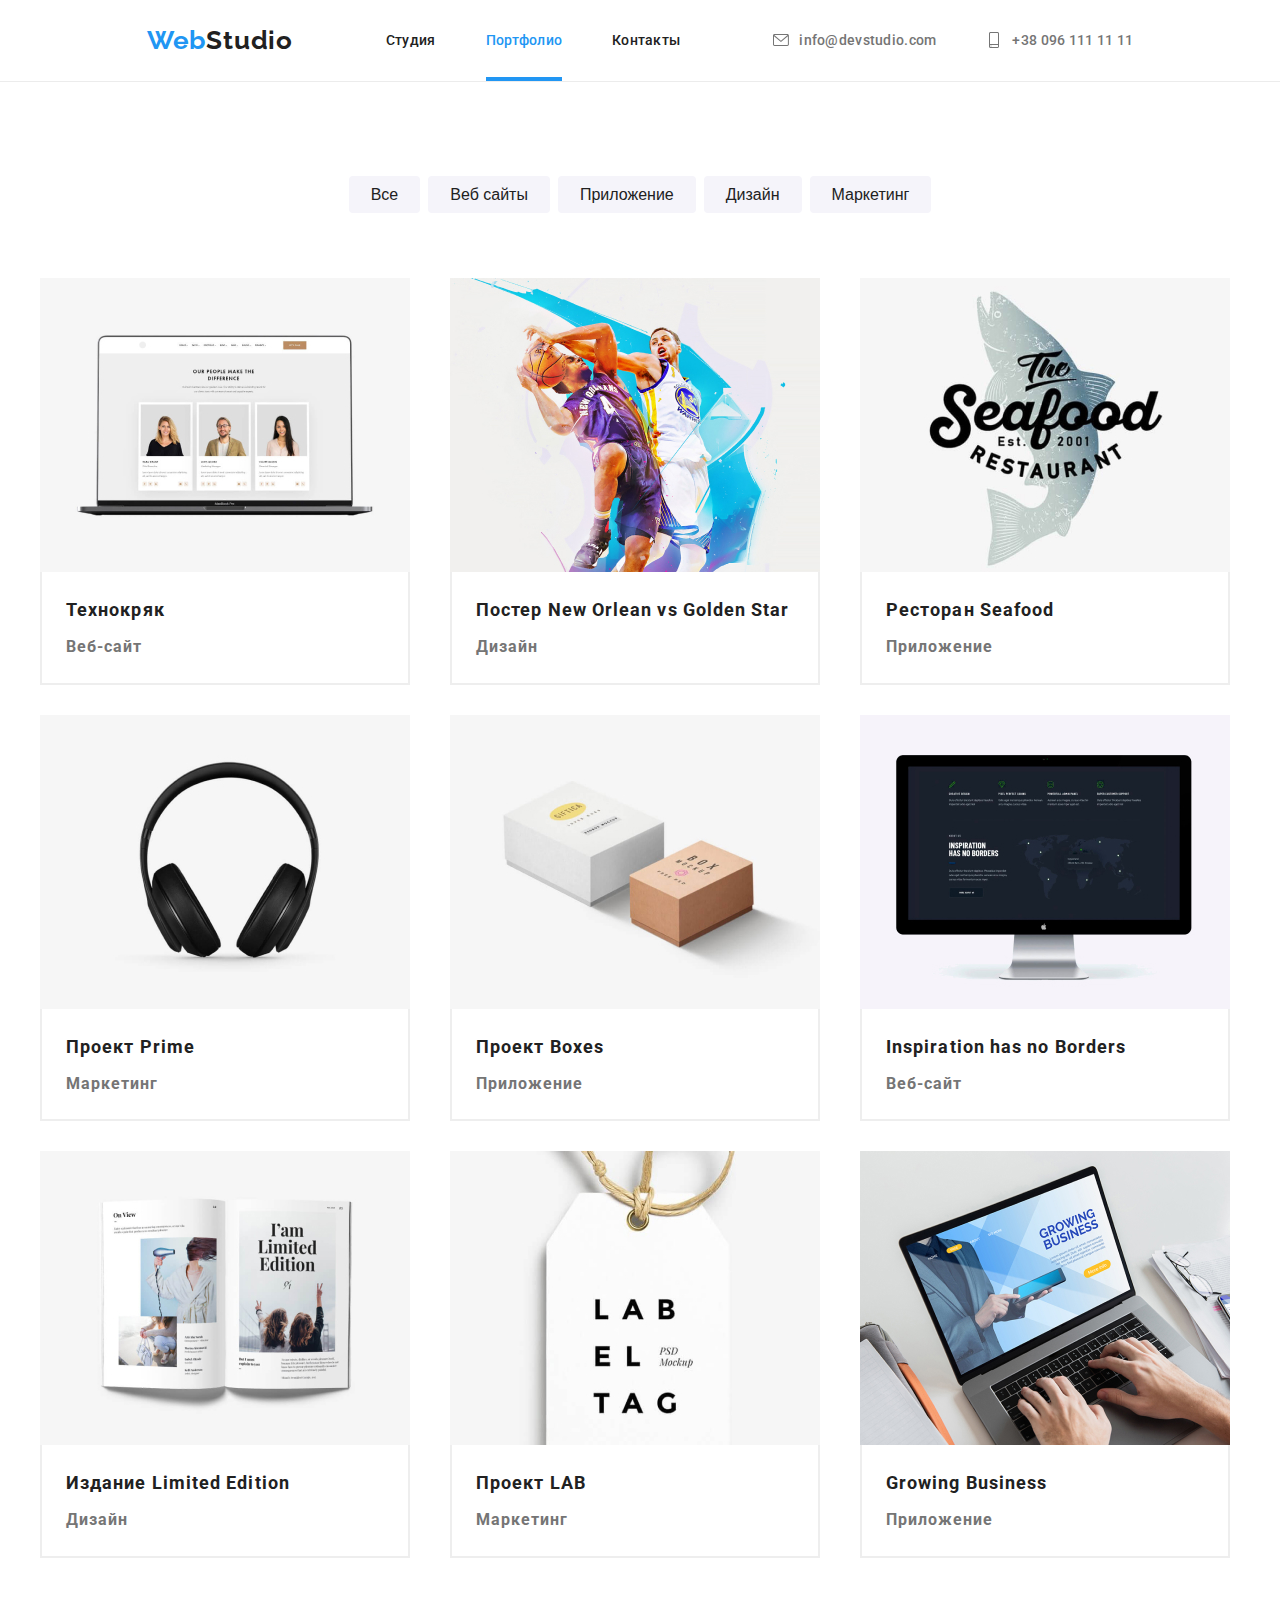
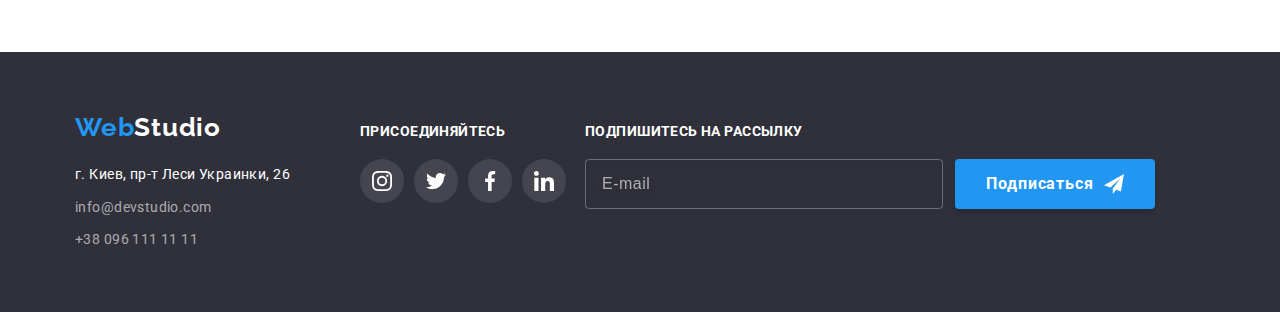
==== commit 47ce8afb: "update" ====
--- a/portfolio.html
+++ b/portfolio.html
@@ -23,9 +23,17 @@
       <a class="link font-3" href="./index.html">Web<span class="header__logo">Studio</span></a>
       <nav class="header__navigation ">
         <ul class="header__navigation__list list box-flex font-7 ">
-          <li class="header__navigation__list__item position-items"><a class="link animation-1" href="./index.html"> <p> Студия</p></a></li>
-          <li class="header__navigation__list__item position-items"><a class="link  animation-1 current-page" href="./portfolio.html"> <p> Портфолио</p></a></li>
-          <li class="header__navigation__list__item position-items"><a class="link  animation-1" href=""><p>Контакты</p></a></li>
+          <li class="header__navigation__list__item position-items"><a class="link animation-1"
+              href="./index.html">
+              <p> Студия</p>
+            </a></li>
+          <li class="header__navigation__list__item position-items"><a class="link  animation-1 current-page"
+              href="./portfolio.html">
+              <p> Портфолио</p>
+            </a></li>
+          <li class="header__navigation__list__item position-items"><a class="link  animation-1" href="">
+              <p>Контакты</p>
+            </a></li>
         </ul>
       </nav>
       <ul class="header__contact list box-flex font-7">
@@ -34,18 +42,27 @@
             <svg class="svg animation-1" style="width: 16px; height:16px;">
               <use href="./images/icons.svg#icon-envelope"></use>
             </svg>
-            <p>info@devstudio.com</p></a>
+            <p>info@devstudio.com</p>
+          </a>
         </li>
         <li class="header__contact__item position-items ">
           <a class="link tel animation-1 box-flex" href="tel:+380961111111">
             <svg class="svg animation-1" style="width: 16px; height:16px;">
               <use href="./images/icons.svg#icon-smartphone"></use>
             </svg>
-            <p>+38 096 111 11 11</p></a>
+            <p>+38 096 111 11 11</p>
+          </a>
         </li>
       </ul>
+      <button class="mobile__menu__open  animation-1" type="button" data-modal-menu-open>
+        <svg class="svg mobile__menu__open__svg" width="40" height="40">
+          <use href="./images/icons.svg#icon-menu_40px"></use>
+        </svg>
+      </button>
+
     </div>
   </header>
+
 
     <main class="main">
         <section class="portfolio section">
@@ -75,7 +92,7 @@
                         
                         src="./images/portfolio/img_sm.jpg"
                         alt="Технокряк" 
-                        width="370"
+                        width="450"
                         loading="lazy">
                       </picture>   
                     <div class="portfolio__item__description box-flex animation-1">
@@ -104,7 +121,7 @@
                         
                         src="./images/portfolio/img-1_sm.jpg"
                         alt="Постер New Orlean vs Golden Star" 
-                        width="370"
+                        width="450"
                         loading="lazy">
                       </picture>                      
                     <div class="portfolio__item__description box-flex animation-1">
@@ -133,7 +150,7 @@
                         
                         src="./images/portfolio/img-2_sm.jpg"
                         alt="Ресторан Seafood" 
-                        width="370"
+                        width="450"
                         loading="lazy">
                       </picture> 
                     <div class="portfolio__item__description box-flex animation-1">
@@ -162,7 +179,7 @@
                         
                         src="./images/portfolio/img-3_sm.jpg"
                         alt="Проект Prime" 
-                        width="370"
+                        width="450"
                         loading="lazy">
                       </picture>  
                     <div class="portfolio__item__description box-flex animation-1">
@@ -191,7 +208,7 @@
                         
                         src="./images/portfolio/img-4_sm.jpg"
                         alt="Проект Boxes" 
-                        width="370"
+                        width="450"
                         loading="lazy">
                       </picture>  
                     
@@ -221,7 +238,7 @@
                         
                         src="./images/portfolio/img-5_sm.jpg"
                         alt="Inspiration has no Borders" 
-                        width="370"
+                        width="450"
                         loading="lazy">
                       </picture>     
                     <div class="portfolio__item__description box-flex animation-1">
@@ -250,7 +267,7 @@
                         
                         src="./images/portfolio/img-6_sm.jpg"
                         alt="Издание Limited Edition" 
-                        width="370"
+                        width="450"
                         loading="lazy">
                       </picture>    
                     <div class="portfolio__item__description box-flex animation-1">
@@ -278,7 +295,7 @@
                         
                         src="./images/portfolio/img-7_sm.jpg"
                         alt="Проект LAB" 
-                        width="370"
+                        width="450"
                         loading="lazy">
                       </picture>    
                     
@@ -307,7 +324,7 @@
                         
                         src="./images/portfolio/img-8_sm.jpg"
                         alt="Growing Business" 
-                        width="370"
+                        width="450"
                         loading="lazy">
                       </picture>                        
                     <div class="portfolio__item__description box-flex animation-1">
@@ -327,14 +344,16 @@
 
     <footer class="footer">
       <div class="footer__container container box-flex">
-        <div>
+        <div class="footer__container__logo">
           <a class="link font-3" href="/index.html">Web<span class="footer__logo">Studio</span></a>
   
           <address class="footer__address font-8">
             г. Киев, пр-т Леси Украинки, 26
             <ul class="list footer__address__contact__list">
-              <li class="footer__address__contact__item"><a class="link animation-1" href="mailto:info@devstudio.com">info@devstudio.com</a></li>
-              <li class="footer__address__contact__item"><a class="link animation-1" href="tel:+380961111111">+38 096 111 11 11</a></li>
+              <li class="footer__address__contact__item"><a class="link animation-1"
+                  href="mailto:info@devstudio.com">info@devstudio.com</a></li>
+              <li class="footer__address__contact__item"><a class="link animation-1" href="tel:+380961111111">+38 096 111
+                  11 11</a></li>
             </ul>
           </address>
         </div>
@@ -372,15 +391,18 @@
             </li>
           </ul>
         </div>
+  
         <div class="footer__subscription">
           <form class="subscription__form box-flex" name="subscription-form" autocomplete="on">
             <div class="subscription__form__box">
-              <p class="subscription__form__box__title font-9">подпишитесь на рассылку</p>
-              <label for="user_email"></label>
-              <input class="subscription__form__input" type="email" name="email" id="user_email" placeholder="E-mail">
+              <p class="subscription__form__box__title font-9">
+              <label for="subscription__user_email">
+                подпишитесь на рассылку
+              </label></p>
+              <input class="subscription__form__input" type="email" name="email" id="subscription__user_email" placeholder="E-mail">
             </div>
-            <button class="btn btn-action subscription__form__btn  animation-1 box-flex" type="submit">
-              <p class="font-4">Подписаться</p>
+            <button class="btn btn-action subscription__form__btn  animation-1 box-flex font-4" type="submit">
+             Подписаться
               <svg class="sibscription__form__svg svg">
                 <use href="./images/icons.svg#icon-icon-send"></use>
               </svg>
@@ -390,6 +412,46 @@
         </div>
       </div>
     </footer>
+    <div class="modal__menu is-visible box-flex" data-modal-menu>
+      <button class="modal__menu__btn__close" type="button" data-modal-menu-close>
+        <svg class="modal__menu__button-close__icon animation-1" width="18" height="18">
+          <use href="./images/icons.svg#icon-cross"></use>
+        </svg>
+      </button>
+      <ul class="modal__menu__navigation list font-7 ">
+        <li class="modal__menu__navigation__item"><a class="link animation-1 current-page" href="./index.html">
+            <p class="font-5"> Студия</p>
+          </a></li>
+        <li class="modal__menu__navigation__item"><a class="link  animation-1" href="./portfolio.html">
+            <p class="font-5"> Портфолио</p>
+          </a></li>
+        <li class="modal__menu__navigation__item"><a class="link  animation-1" href="">
+            <p class="font-5">Контакты</p>
+          </a></li>
+      </ul>
+      <ul class="modal__menu__contact list font-7">
+        <li class="modal__menu__contact__item">
+          <a class="modal__menu__contact__item__tel link tel animation-1 box-flex" href="tel:+380961111111">
+            <p class="font-5">+38 096 111 11 11</p>
+          </a>
+        </li>
+        <li class="modal__menu__contact__item">
+          <a class="modal__menu__contact__item__email link email animation-1 box-flex" href="mailto:info@devstudio.com">
+            <p class="font-7">info@devstudio.com</p>
+          </a>
+        </li>      
+        <li class="modal__menu__contact__item">
+          <ul class="modal__menu__contact__social list box-flex">
+            <li class="modal__menu__contact__social__item link"><a class="link" href="">Instagram</a></li>
+            <li class="modal__menu__contact__social__item link"><a class="link" href="">Twitter</a></li>
+            <li class="modal__menu__contact__social__item link"><a class="link" href="">Facebook</a></li>
+            <li class="modal__menu__contact__social__item link"><a class="link" href="">LinkedIn</a></li>
+          </ul>
+        </li>
+      </ul>
+    </div>  
+    
+    <script src="./js/mobile-menu.js"></script>
 </body>
 
 </html>--- a/css/main.min.css
+++ b/css/main.min.css
@@ -2,7 +2,7 @@
       180deg,
       rgba(47, 48, 58, 0.2) 0%,     
        rgba(47, 48, 58, 0.4) 100%
-    );--border-radius: 4px;--gap: 30px;--item:3;--margin-element: 30px;--main-box-shadow: 0px 4px 4px rgba(0, 0, 0, 0.15)}body{font-family:var(--main-font);font-style:normal;font-size:14px;color:var(--main-txt-cl)}*{margin:0;padding:0}.visually-hidden{position:absolute;width:1px;height:1px;margin:-1px;padding:0;overflow:hidden;border:0;clip:rect(0 0 0 0)}.font-1{font-family:var(--main-font);font-style:normal;font-weight:900;font-size:44px;line-height:1.4;letter-spacing:0.06em}.font-2{font-family:var(--main-font);font-style:normal;font-weight:bold;font-size:36px;line-height:1.2;text-align:center;letter-spacing:0.03em}.font-3{font-family:var(--secondary-font);font-style:normal;font-weight:bold;font-size:26px;line-height:1.2;letter-spacing:0.03em}.font-4{font-family:var(--main-font);font-style:normal;font-weight:bold;font-size:16px;line-height:1.9;letter-spacing:0.06em}.font-5{font-family:var(--main-font);font-style:normal;font-weight:500;font-size:16px;line-height:1.2;text-align:center;letter-spacing:0.03em}.font-6{font-family:var(--main-font);font-style:normal;font-weight:normal;font-size:16px;line-height:1.2;text-align:center;letter-spacing:0.03em}.font-7{font-family:var(--main-font);font-style:normal;font-weight:500;font-size:14px;line-height:1.2;letter-spacing:0.02em}.font-8{font-family:var(--main-font);font-style:normal;font-weight:normal;font-size:14px;line-height:1.7;letter-spacing:0.03em}.font-9{font-family:var(--main-font);font-style:normal;font-weight:bold;font-size:14px;line-height:1.2;letter-spacing:0.03em}.font-10{font-family:var(--main-font);font-style:normal;font-weight:normal;font-size:12px;line-height:1.2;letter-spacing:0.01em;color:var(--third-txt-cl)}.font-11{font-family:var(--main-font);font-style:normal;font-weight:bold;font-size:20px;line-height:1.5;text-align:center;letter-spacing:0.03em}.font-12{font-family:var(--main-font);font-style:normal;font-weight:bold;font-size:18px;line-height:2;text-align:center;letter-spacing:0.06em}.list,.list-marcked{list-style:none;-webkit-padding-start:0;padding-inline-start:0}.container{max-width:480px;padding-left:15px;padding-right:15px;margin:0 auto}@media (min-width: 768px){.container{max-width:768px}}@media (min-width: 1280px){.container{max-width:1200px}}.section{max-width:1600px;padding-top:94px;padding-bottom:94px;margin-left:auto;margin-right:auto}.link{text-decoration:none;color:var(--main-txt-cl);--animation-property: color}.link:hover,.link:focus{color:var(--secondary-txt-cl)}.box-flex{display:-webkit-box;display:-ms-flexbox;display:flex;-webkit-box-align:center;-ms-flex-align:center;align-items:center;-webkit-box-pack:center;-ms-flex-pack:center;justify-content:center}.btn{text-align:center;border-width:0px;border-radius:var(--border-radius);cursor:pointer}.animation-1{-webkit-transition-property:var(--animation-property);transition-property:var(--animation-property);-webkit-transition-duration:250ms;transition-duration:250ms;-webkit-transition-timing-function:cubic-bezier(0.4, 0, 0.2, 1);transition-timing-function:cubic-bezier(0.4, 0, 0.2, 1)}.btn-action{color:var(--main-bg-cl);background-color:var(--secondary-txt-cl);-webkit-box-shadow:var(--main-box-shadow);box-shadow:var(--main-box-shadow);--animation-property: background-color}.btn-action:hover,.btn-action:focus{background-color:var(--btn-bg-secondary-cl)}.image{display:block;height:auto;max-width:100%}.svg{display:inline-block;background-color:transparent;-webkit-box-pack:center;-ms-flex-pack:center;justify-content:center;-webkit-box-align:center;-ms-flex-align:center;align-items:center}.grid{display:-ms-grid;display:grid;-ms-grid-columns:(1fr)[var];grid-template-columns:repeat(var(--item), 1fr);gap:var(--gap)}.position-items{margin-right:var(--margin-element)}.position-items:last-child{margin-right:0}.header{background-color:var(--main-bg-cl);border-bottom:1px solid #ececec}@media (max-width: 767.98px){.header{padding-top:16px;padding-left:15px;padding-right:16px;padding-bottom:10px}}.header .font-3{color:var(--secondary-txt-cl);font-size:24px}@media (min-width: 1280px){.header .font-3{font-size:26px}}.header__logo{color:var(--main-txt-cl)}.header__navigation{display:none;text-align:left;vertical-align:top;--margin-element:50px}@media (min-width: 768px){.header__navigation{margin-left:88px;display:block}}@media (min-width: 1280px){.header__navigation{margin-left:93px}}.current-page{position:relative}.current-page::after{position:absolute;display:inline-block;bottom:0;left:0;content:"";width:100%;height:4px;background-color:var(--secondary-txt-cl)}.header__navigation__list__item .link{display:inline-block;padding-top:32px;padding-bottom:32px;--animation-property: color 
+    );--border-radius: 4px;--gap: 30px;--item:3;--margin-element: 30px;--main-box-shadow: 0px 4px 4px rgba(0, 0, 0, 0.15)}body{font-family:var(--main-font);font-style:normal;font-size:14px;color:var(--main-txt-cl)}*{margin:0;padding:0}img{display:block;height:auto;max-width:100%}.visually-hidden{position:absolute;width:1px;height:1px;margin:-1px;padding:0;overflow:hidden;border:0;clip:rect(0 0 0 0)}.font-1{font-family:var(--main-font);font-style:normal;font-weight:900;font-size:44px;line-height:1.4;letter-spacing:0.06em}.font-2{font-family:var(--main-font);font-style:normal;font-weight:bold;font-size:36px;line-height:1.2;text-align:center;letter-spacing:0.03em}.font-3{font-family:var(--secondary-font);font-style:normal;font-weight:bold;font-size:26px;line-height:1.2;letter-spacing:0.03em}.font-4{font-family:var(--main-font);font-style:normal;font-weight:bold;font-size:16px;line-height:1.9;letter-spacing:0.06em}.font-5{font-family:var(--main-font);font-style:normal;font-weight:500;font-size:16px;line-height:1.2;text-align:center;letter-spacing:0.03em}.font-6{font-family:var(--main-font);font-style:normal;font-weight:normal;font-size:16px;line-height:1.2;text-align:center;letter-spacing:0.03em}.font-7{font-family:var(--main-font);font-style:normal;font-weight:500;font-size:14px;line-height:1.2;letter-spacing:0.02em}.font-8{font-family:var(--main-font);font-style:normal;font-weight:normal;font-size:14px;line-height:1.7;letter-spacing:0.03em}.font-9{font-family:var(--main-font);font-style:normal;font-weight:bold;font-size:14px;line-height:1.2;letter-spacing:0.03em}.font-10{font-family:var(--main-font);font-style:normal;font-weight:normal;font-size:12px;line-height:1.2;letter-spacing:0.01em;color:var(--third-txt-cl)}.font-11{font-family:var(--main-font);font-style:normal;font-weight:bold;font-size:20px;line-height:1.5;text-align:center;letter-spacing:0.03em}.font-12{font-family:var(--main-font);font-style:normal;font-weight:bold;font-size:18px;line-height:2;text-align:center;letter-spacing:0.06em}.list,.list-marcked{list-style:none;-webkit-padding-start:0;padding-inline-start:0}.container{max-width:480px;padding-left:15px;padding-right:15px;margin:0 auto}@media (min-width: 768px){.container{max-width:768px}}@media (min-width: 1280px){.container{max-width:1200px}}.section{max-width:1600px;padding-top:94px;padding-bottom:94px;margin-left:auto;margin-right:auto}.link{text-decoration:none;color:var(--main-txt-cl);--animation-property: color}.link:hover,.link:focus{color:var(--secondary-txt-cl)}.box-flex{display:-webkit-box;display:-ms-flexbox;display:flex;-webkit-box-align:center;-ms-flex-align:center;align-items:center;-webkit-box-pack:center;-ms-flex-pack:center;justify-content:center}.btn{text-align:center;border-width:0px;border-radius:var(--border-radius);cursor:pointer}.animation-1{-webkit-transition-property:var(--animation-property);transition-property:var(--animation-property);-webkit-transition-duration:250ms;transition-duration:250ms;-webkit-transition-timing-function:cubic-bezier(0.4, 0, 0.2, 1);transition-timing-function:cubic-bezier(0.4, 0, 0.2, 1)}.btn-action{color:var(--main-bg-cl);background-color:var(--secondary-txt-cl);-webkit-box-shadow:var(--main-box-shadow);box-shadow:var(--main-box-shadow);--animation-property: background-color}.btn-action:hover,.btn-action:focus{background-color:var(--btn-bg-secondary-cl)}.svg{display:inline-block;background-color:transparent;-webkit-box-pack:center;-ms-flex-pack:center;justify-content:center;-webkit-box-align:center;-ms-flex-align:center;align-items:center}.grid{display:-ms-grid;display:grid;-ms-grid-columns:(1fr)[var];grid-template-columns:repeat(var(--item), 1fr);gap:var(--gap)}.position-items{margin-right:var(--margin-element)}.position-items:last-child{margin-right:0}.header{background-color:var(--main-bg-cl);border-bottom:1px solid #ececec}@media (max-width: 767.98px){.header{padding-top:16px;padding-left:15px;padding-right:16px;padding-bottom:10px}}.header .font-3{color:var(--secondary-txt-cl);font-size:24px}@media (min-width: 1280px){.header .font-3{font-size:26px}}.header__logo{color:var(--main-txt-cl)}.header__navigation{display:none;text-align:left;vertical-align:top;--margin-element:50px}@media (min-width: 768px){.header__navigation{margin-left:88px;display:block}}@media (min-width: 1280px){.header__navigation{margin-left:93px}}.current-page{position:relative}.current-page::after{position:absolute;display:inline-block;bottom:0;left:0;content:"";width:100%;height:4px;background-color:var(--secondary-txt-cl)}.header__navigation__list__item .link{display:inline-block;padding-top:32px;padding-bottom:32px;--animation-property: color 
     }.current-page{color:var(--secondary-txt-cl)}.header__contact{display:none;margin-left:auto;--margin-element:50px}@media (min-width: 768px){.header__contact{margin-left:88px;display:-webkit-box;display:-ms-flexbox;display:flex;-ms-flex-wrap:wrap;flex-wrap:wrap;-webkit-box-pack:start;-ms-flex-pack:start;justify-content:flex-start}}@media (min-width: 1280px){.header__contact{margin-left:93px;display:-webkit-box;display:-ms-flexbox;display:flex;-ms-flex-wrap:nowrap;flex-wrap:nowrap}}.header__contact__item .link{color:var(--third-txt-cl);--animation-property: color, fill  
-      }.header__contact__item:hover .link,.header__contact__item:focus .link{color:var(--secondary-txt-cl)}.header__contact__item .svg{display:block;fill:var(--third-txt-cl);margin-right:10px}.header__contact__item:hover .svg,.header__contact__item:focus .svg{fill:var(--secondary-txt-cl)}.main{background:var(--main-bg-cl)}.shapka{padding-top:118px;padding-bottom:118px;background-size:contain;background-color:var(--third-bg-cl);background-image:var(--linear-gradient),url(../images/hero/bg-img_sm.jpg)}@media screen and (min-device-pixel-ratio: 2), screen and (-moz-min-device-pixel-ratio: 2), screen and (-webkit-min-device-pixel-ratio: 2), screen and (min-resolution: 192dpi), screen and (min-resolution: 2dppx){.shapka{background-image:var(--linear-gradient),url(../images/hero/bg-img_sm@2x.jpg)}}@media (min-width: 768px){.shapka{padding-top:118px;padding-bottom:118px;background-image:var(--linear-gradient),url(../images/hero/bg-img_md.jpg)}}@media screen and (min-width: 768px) and (min-device-pixel-ratio: 2), screen and (min-width: 768px) and (-moz-min-device-pixel-ratio: 2), screen and (min-width: 768px) and (-webkit-min-device-pixel-ratio: 2), screen and (min-width: 768px) and (min-resolution: 192dpi), screen and (min-width: 768px) and (min-resolution: 2dppx){.shapka{background-image:var(--linear-gradient),url(../images/hero/bg-img_md@2x.jpg)}}@media (min-width: 1280px){.shapka{padding-top:200px;padding-bottom:200px;background-image:var(--linear-gradient),url(../images/hero/bg-img_lg.jpg)}}@media screen and (min-width: 1280px) and (min-device-pixel-ratio: 2), screen and (min-width: 1280px) and (-moz-min-device-pixel-ratio: 2), screen and (min-width: 1280px) and (-webkit-min-device-pixel-ratio: 2), screen and (min-width: 1280px) and (min-resolution: 192dpi), screen and (min-width: 1280px) and (min-resolution: 2dppx){.shapka{background-image:var(--linear-gradient),url(../images/hero/bg-img_lg@2x.jpg)}}.shapka__container{text-align:center}.shapka .font-1{display:inline-block;text-transform:uppercase;color:var(--main-bg-cl);font-size:26px;max-width:360px}@media (min-width: 1280px){.shapka .font-1{font-size:44px;max-width:700px}}.shapka__container .btn-action{display:block;margin-left:auto;margin-right:auto;margin-top:30px;padding:10px 32px}.peculiarities__container__list{--item:1;-ms-flex-wrap:wrap;flex-wrap:wrap}@media (min-width: 768px){.peculiarities__container__list{--item:2;-ms-flex-wrap:wrap;flex-wrap:wrap}}@media (min-width: 1280px){.peculiarities__container__list{--item:4;-ms-flex-wrap:nowrap;flex-wrap:nowrap}}.peculiarities__container__item{--margin-element:30px}.peculiarities__container__item .svg{display:inline-block;width:70px;height:70px;background-color:transparent}.peculiarities__container__item__box{padding:25px;background-color:var(--secondary-bg-cl);width:100%}.peculiarities__container__item__title{margin-top:30px;margin-bottom:10px;text-transform:uppercase;text-align:center}@media (min-width: 768px){.peculiarities__container__item__title{text-align:left}}@media (min-width: 1280px){.peculiarities__container__item__title{text-align:left}}.peculiarities__container__item .font-8{color:var(--third-txt-cl)}.activity{display:none}@media (min-width: 1280px){.activity{display:block;padding-bottom:94px}}.activity__list{margin-top:50px}.activity__list__item{--margin-element:30px}.activity__list__item .image{-o-object-fit:cover;object-fit:cover;height:294px;width:370px}.activity__list__item__description{position:relative;top:-70px;min-height:70px;width:100%;background:rgba(47,48,58,0.8)}.activity__list__item .font-9{-webkit-box-align:center;-ms-flex-align:center;align-items:center;text-transform:uppercase;color:var(--main-bg-cl)}.team{display:block;text-align:center;background:var(--secondary-bg-cl)}.team .font-2{font-size:28px}@media (min-width: 1280px){.team .font-2{font-size:36px}}.team__list{justify-items:center;margin-top:50px;--item: 1;-ms-flex-wrap:wrap;flex-wrap:wrap}@media (min-width: 768px){.team__list{--item: 2;-ms-flex-wrap:wrap;flex-wrap:wrap}}@media (min-width: 1280px){.team__list{--item:4;-ms-flex-wrap:nowrap;flex-wrap:nowrap}}.team__list__item{width:270px;background:var(--main-bg-cl);-webkit-box-shadow:0px 1px 3px rgba(0,0,0,0.12),0px 1px 1px rgba(0,0,0,0.14),0px 2px 1px rgba(0,0,0,0.2);box-shadow:0px 1px 3px rgba(0,0,0,0.12),0px 1px 1px rgba(0,0,0,0.14),0px 2px 1px rgba(0,0,0,0.2);border-radius:0px 0px var(--border-radius) var(--border-radius)}.team__list__item:last-child{margin-right:0px}.team__list__item .social{font-size:0px;line-height:1}.team__list__item__info{padding-top:30px;padding-bottom:30px}.team__list__item__title{margin-bottom:10px}.team__list__item__text{margin-bottom:16px;color:#757575}.team__list__item__social .item:not(:last-child){margin-right:10px}.team__list__item__social .svg{fill:#AFB1B8;width:20px;height:20px;--animation-property: fill}.team__list__item__social .item{-webkit-box-sizing:border-box;box-sizing:border-box;width:44px;height:44px;border-radius:50%;--animation-property: background-color}.team__list__item__social .item:hover,.team__list__item__social .item:focus{background-color:var(--secondary-txt-cl)}.team__list__item__social .item:hover .svg,.team__list__item__social .item:focus .svg{fill:#ffffff}.team__list__item .social-link{width:100%;height:100%}.client__container__title{margin-bottom:50px;font-size:28px}@media (min-width: 1280px){.client__container__title{font-size:36px}}.client__list{justify-items:center;--item: 1;-ms-flex-wrap:wrap;flex-wrap:wrap}@media (min-width: 480px){.client__list{--item: 2}}@media (min-width: 768px){.client__list{--item: 3}}@media (min-width: 1280px){.client__list{--item: 6;-ms-flex-wrap:nowrap;flex-wrap:nowrap}}.client__list__item{width:210px;height:92px;border:1px solid #AFB1B8;-webkit-box-sizing:border-box;box-sizing:border-box;border-radius:4px;--animation-property: border}@media (min-width: 768px){.client__list__item{width:226px}}@media (min-width: 1280px){.client__list__item{width:170px}}.client__list__item:hover,.client__list__item:focus{border:1px solid var(--secondary-txt-cl)}.client__list__item .svg{fill:#AFB1B8;width:106px;height:60px;--animation-property: fill}.client__list__item:hover .svg,.client__list__item:focus .svg{fill:var(--secondary-txt-cl)}.footer{background:var(--third-bg-cl);padding:15px}@media (min-width: 480px){.footer{padding:60px}}.footer__container{-webkit-box-align:baseline;-ms-flex-align:baseline;align-items:baseline;-ms-flex-wrap:wrap;flex-wrap:wrap;-webkit-box-orient:vertical;-webkit-box-direction:normal;-ms-flex-direction:column;flex-direction:column;text-align:center;-ms-flex-pack:distribute;justify-content:space-around}@media (min-width: 768px){.footer__container{-webkit-box-orient:horizontal;-webkit-box-direction:normal;-ms-flex-direction:row;flex-direction:row;-ms-flex-wrap:wrap;flex-wrap:wrap;text-align:center}}@media (min-width: 1280px){.footer__container{-ms-flex-wrap:nowrap;flex-wrap:nowrap;text-align:left}}.footer__logo{top:24px}.footer .font-3{color:var(--secondary-txt-cl);font-size:24px}@media (min-width: 1280px){.footer .font-3{font-size:26px}}.footer__logo{color:var(--main-bg-cl)}.footer__address{color:var(--main-bg-cl);margin-top:20px;margin-bottom:60px}@media (min-width: 768px){.footer__address{margin-bottom:60px}}@media (min-width: 1280px){.footer__address{margin-bottom:0}}.footer__address__contact__list{margin-top:9px;-webkit-box-orient:vertical;-webkit-box-direction:normal;-ms-flex-direction:column;flex-direction:column;-webkit-box-align:start;-ms-flex-align:start;align-items:flex-start}.footer__address__contact__item{margin-bottom:9px}.footer__address__contact__item:last-child{margin-bottom:0px}.footer__address__contact__item .link{color:rgba(255,255,255,0.6);--animation-property: color}.footer__address__contact__item .link:hover,.footer__address__contact__item .link:active,.footer__address__contact__item .link:focus{color:var(--secondary-txt-cl)}.footer__social{margin-left:auto;margin-right:auto;margin-bottom:60px}@media (min-width: 768px){.footer__social{margin-bottom:60px;margin-left:0;margin-right:0}}@media (min-width: 1280px){.footer__social{margin-left:70px;margin-bottom:0}}.footer__container__logo{margin-right:auto;margin-left:auto}@media (min-width: 768px){.footer__container__logo{margin-right:0;margin-left:0}}.footer__social__title{color:#ffffff;margin-bottom:20px;text-transform:uppercase}.footer__social__item{width:44px;height:44px;background:rgba(255,255,255,0.1);border-radius:50%;--animation-property: background-color}.footer__social__item:hover,.footer__social__item:focus{background:#2196F3}.footer__social__item:not(:last-child){margin-right:10px}.footer__social__item__link{width:100%;height:100%}.footer .svg{fill:var(--main-bg-cl);position:relative;width:20px;height:20px;padding:0}.footer__subscription{margin-left:auto}.subscription__form{-webkit-box-align:end;-ms-flex-align:end;align-items:flex-end;-ms-flex-wrap:wrap;flex-wrap:wrap}@media (min-width: 768px){.subscription__form{-ms-flex-wrap:wrap;flex-wrap:wrap}}@media (min-width: 1280px){.subscription__form{-ms-flex-wrap:nowrap;flex-wrap:nowrap}}.subscription__form__box__title{color:#ffffff;margin-bottom:20px;text-transform:uppercase}.subscription__form__input{outline:transparent;padding:15px 16px;background-color:transparent;min-width:70vw;min-height:50px;border:1px solid rgba(255,255,255,0.3);color:var(--main-bg-cl);-webkit-box-sizing:border-box;box-sizing:border-box;-webkit-filter:drop-shadow(0px 4px 4px rgba(0,0,0,0.15));filter:drop-shadow(0px 4px 4px rgba(0,0,0,0.15));border-radius:4px;margin-bottom:20px}@media (min-width: 768px){.subscription__form__input{margin-bottom:20px;min-width:450px}}@media (min-width: 1280px){.subscription__form__input{margin-bottom:0;min-width:358px}}.subscription__form__input:focus,.subscription__form__input:focus,.subscription__form__input:focus-visible{border:1px solid #2196F3}.subscription__form__input:focus-within{border-color:var(--secondary-txt-cl)}.subscription__form__input::-webkit-input-placeholder{font-size:16px;line-height:1.25;-webkit-box-align:center;align-items:center;letter-spacing:0.03em;color:rgba(255,255,255,0.6)}.subscription__form__input:-ms-input-placeholder{font-size:16px;line-height:1.25;-ms-flex-align:center;align-items:center;letter-spacing:0.03em;color:rgba(255,255,255,0.6)}.subscription__form__input::-ms-input-placeholder{font-size:16px;line-height:1.25;-ms-flex-align:center;align-items:center;letter-spacing:0.03em;color:rgba(255,255,255,0.6)}.subscription__form__input::placeholder{font-size:16px;line-height:1.25;-webkit-box-align:center;-ms-flex-align:center;align-items:center;letter-spacing:0.03em;color:rgba(255,255,255,0.6)}.subscription__form__btn{min-width:200px;min-height:50px;margin-left:50px;margin-right:50px;-webkit-box-align:center;-ms-flex-align:center;align-items:center}@media (min-width: 1280px){.subscription__form__btn{margin-left:12px}}.sibscription__form__svg{width:24px;height:24px;margin-left:10px}.backdrop{position:fixed;top:50%;left:50%;-webkit-transform:translate(-50%, -50%);transform:translate(-50%, -50%);width:100vw;height:100vw;background:rgba(0,0,0,0.2);opacity:1;-webkit-transition-property:opacity, visibility;transition-property:opacity, visibility;-webkit-transition-duration:250ms;transition-duration:250ms;-webkit-transition-timing-function:cubic-bezier(0.4, 0, 0.2, 1);transition-timing-function:cubic-bezier(0.4, 0, 0.2, 1)}.is-hidden{visibility:hidden;opacity:0;pointer-events:none}.modal{position:relative;min-height:250px;background-color:var(--main-bg-cl)}@media (min-width: 480px){.modal{width:450px}}@media (min-width: 1280px){.modal{width:528px}}.modal__form{background-color:var(--main-bg-cl);padding:40px}.modal__form__label:focus-within .modal__form__input,.modal__form__label:focus-visible .modal__form__input{border-color:var(--secondary-txt-cl)}.modal__form__label:focus-within .modal__form__icon,.modal__form__label:focus-visible .modal__form__icon{fill:var(--secondary-txt-cl)}.modal__form__title{color:var(--main-txt-cl)}.modal__button-close{position:absolute;right:8px;top:8px;padding:0;width:30px;height:30px;border:1px solid rgba(0,0,0,0.1);background:var(--main-bg-cl);-webkit-box-sizing:border-box;box-sizing:border-box;border-radius:50%}.modal__button-close__icon{fill:var(--black-cl);position:relative;width:10px;height:10px;padding:0}.modal__form__label{display:block;position:relative}.modal__form__label:not(:first-child){margin-top:10px}.modal__form__input{outline:transparent;width:100%;padding-top:12px;padding-left:42px;padding-right:10px;padding-bottom:12px;margin-top:4px;font-size:12px;line-height:14px;letter-spacing:0.01em;border:1px solid rgba(33,33,33,0.2);-webkit-box-sizing:border-box;box-sizing:border-box;border-radius:4px}.modal__form__message{outline:transparent;width:100%;padding-top:12px;padding-left:16px;padding-right:16px;padding-bottom:12px;margin-top:4px;border:1px solid rgba(33,33,33,0.2);-webkit-box-sizing:border-box;box-sizing:border-box;border-radius:4px;resize:none}.modal__form__message:focus-within,.modal__form__message:focus-visible{border:1px solid var(--secondary-txt-cl)}.modal__form__message::-webkit-input-placeholder{font-weight:normal;font-size:12px;line-height:1.15;letter-spacing:0.01em;color:rgba(117,117,117,0.5)}.modal__form__message:-ms-input-placeholder{font-weight:normal;font-size:12px;line-height:1.15;letter-spacing:0.01em;color:rgba(117,117,117,0.5)}.modal__form__message::-ms-input-placeholder{font-weight:normal;font-size:12px;line-height:1.15;letter-spacing:0.01em;color:rgba(117,117,117,0.5)}.modal__form__message::placeholder{font-weight:normal;font-size:12px;line-height:1.15;letter-spacing:0.01em;color:rgba(117,117,117,0.5)}.modal__form__icon{position:absolute;bottom:20%;left:12px}.modal__form__agrement{width:100%;-webkit-box-align:baseline;-ms-flex-align:baseline;align-items:baseline;margin-top:20px;margin-bottom:30px}.modal__form__agrement__checkbox{width:16px;height:16px}.modal__form__agrement__link{color:var()}.modal__form__btn-send{display:block;margin:0 auto;padding:10px 32px;margin-left:auto;margin-right:auto}.modal__form__agrement__checkbox:checked+.modal__form__agrement__label .modal__form__agrement__checkbox-input__icon{fill:var(--secondary-txt-cl)}.modal__form__agrement__checkbox-input__icon{fill:var(--main-bg-cl);margin-right:8px;border:1px solid #000000;border-radius:4px}.modal__form__agrement__text{font-size:12px}@media (min-width: 1280px){.modal__form__agrement__text{font-size:14px}}.test__label{color:blue}.test__checkbox:checked+label{color:crimson}.mobile__menu__open{display:none}@media (max-width: 767.98px){.mobile__menu__open{display:-webkit-box;display:-ms-flexbox;display:flex;position:absolute;top:10px;right:10px}}.modal__menu{position:fixed;top:0;left:0;width:100vw;height:100%;padding:46px 40px;background:#ffffff;opacity:1;-webkit-transform:translateX(0);transform:translateX(0);-webkit-transition-property:opacity, visibility , -webkit-transform;transition-property:opacity, visibility , -webkit-transform;transition-property:opacity, visibility , transform;transition-property:opacity, visibility , transform, -webkit-transform;-webkit-transition-duration:1250ms;transition-duration:1250ms;-webkit-transition-timing-function:cubic-bezier(0.4, 0, 0.2, 1);transition-timing-function:cubic-bezier(0.4, 0, 0.2, 1);-webkit-box-pack:justify;-ms-flex-pack:justify;justify-content:space-between;-webkit-box-align:start;-ms-flex-align:start;align-items:flex-start;-webkit-box-orient:vertical;-webkit-box-direction:normal;-ms-flex-direction:column;flex-direction:column}.is-visible{visibility:hidden;opacity:0;-webkit-transform:translateX(-100%);transform:translateX(-100%);-webkit-transition-property:opacity, visibility, -webkit-transform;transition-property:opacity, visibility, -webkit-transform;transition-property:opacity, visibility, transform;transition-property:opacity, visibility, transform, -webkit-transform;-webkit-transition-duration:1250ms;transition-duration:1250ms;-webkit-transition-timing-function:cubic-bezier(0.4, 0, 0.2, 1);transition-timing-function:cubic-bezier(0.4, 0, 0.2, 1)}.modal__menu__btn__close{background-color:transparent;outline:transparent;position:absolute;right:25px;top:21px;border:none}.modal__menu__button-close__icon{display:block}.modal__menu__contact{display:-webkit-box;display:-ms-flexbox;display:flex;-webkit-box-orient:vertical;-webkit-box-direction:normal;-ms-flex-direction:column;flex-direction:column;-webkit-box-align:start;-ms-flex-align:start;align-items:flex-start}.modal__menu__navigation__item .font-5{font-size:40px;text-align:left}.modal__menu__navigation__item:not(:last-child){margin-bottom:30px}.modal__menu__contact__item__tel .font-5{font-size:34px;letter-spacing:0.02em}.modal__menu__contact__item__email .font-7{font-size:24px}.modal__menu__contact__social__item:not(:last-child){margin-right:20px}.portfolio__memu__list{margin-bottom:50px;-ms-flex-wrap:wrap;flex-wrap:wrap}@media (min-width: 768px){.portfolio__memu__list{-ms-flex-wrap:nowrap;flex-wrap:nowrap}}.portfolio__memu__item{margin-right:8px;margin-bottom:15px}.portfolio__memu__item:last-child{margin-right:0px}.portfolio__memu__button-filter{display:block;text-align:center;padding-left:22px;padding-right:22px;padding-top:6px;padding-bottom:6px;color:var(--main-txt-cl);background-color:var(--secondary-bg-cl);border-width:0px;border-radius:var(--border-radius);--animation-property: background-color, color, box-shadow }.portfolio__memu__button-filter:hover,.portfolio__memu__button-filter:focus,.portfolio__memu__button-filter:active{color:var(--main-bg-cl);background-color:var(--secondary-txt-cl);-webkit-box-shadow:0px 4px 4px rgba(0,0,0,0.15);box-shadow:0px 4px 4px rgba(0,0,0,0.15)}.portfolio__repeater{--item:1}@media (min-width: 768px){.portfolio__repeater{--item:2}}@media (min-width: 1280px){.portfolio__repeater{--item:3}}.portfolio__repeater__item{display:block;position:relative;-webkit-box-sizing:border-box;box-sizing:border-box;width:450px}@media (min-width: 768px){.portfolio__repeater__item{width:354px}}@media (min-width: 1280px){.portfolio__repeater__item{width:370px}}.portfolio__image__box{position:relative;width:100%;height:294px;overflow:hidden}.portfolio__repeater__item{background:var(--main-bg-cl);--animation-property: box-shadow}.portfolio__repeater__item__link{height:100%;display:-ms-grid;display:grid;-ms-grid-rows:294px 1fr;grid-template-rows:294px 1fr}.portfolio__repeater__item__link:hover,.portfolio__repeater__item__link:active{-webkit-box-shadow:0px 1px 1px rgba(0,0,0,0.12),0px 4px 4px rgba(0,0,0,0.06),1px 4px 6px rgba(0,0,0,0.16);box-shadow:0px 1px 1px rgba(0,0,0,0.12),0px 4px 4px rgba(0,0,0,0.06),1px 4px 6px rgba(0,0,0,0.16)}.portfolio__repeater__item:nth-child(3n+3){margin-right:0px}.portfolio__repeater__item:nth-last-child(-n+3){margin-bottom:0px}.portfolio__item__description{position:absolute;width:100%;height:294px;padding-left:24px;padding-right:24px;background:rgba(33,150,243,0.9);--animation-property: transform}.portfolio__repeater__item__link:hover .portfolio__item__description,.portfolio__repeater__item__link:active .portfolio__item__description{-webkit-transform:translate(0%, -100%);transform:translate(0%, -100%)}.text-description{text-align:center;font-size:18px;line-height:1.55;color:var(--main-bg-cl)}.portfolio__repeater__item__part{padding:20px 24px;border-bottom:2px solid #EEEEEE;border-left:2px solid #EEEEEE;border-right:2px solid #EEEEEE}.portfolio__repeater__item .image{width:370px;height:294px}.portfolio .font-12{text-align:left;margin-bottom:4px;text-decoration:none;color:#212121}.portfolio .text{text-decoration:none;color:#757575}
+      }.header__contact__item:hover .link,.header__contact__item:focus .link{color:var(--secondary-txt-cl)}.header__contact__item .svg{display:block;fill:var(--third-txt-cl);margin-right:10px}.header__contact__item:hover .svg,.header__contact__item:focus .svg{fill:var(--secondary-txt-cl)}.main{background:var(--main-bg-cl)}.shapka{padding-top:118px;padding-bottom:118px;background-size:cover;background-color:var(--third-bg-cl);background-image:var(--linear-gradient),url(../images/hero/bg-img_sm.jpg)}@media screen and (min-device-pixel-ratio: 2), screen and (-moz-min-device-pixel-ratio: 2), screen and (-webkit-min-device-pixel-ratio: 2), screen and (min-resolution: 192dpi), screen and (min-resolution: 2dppx){.shapka{background-image:var(--linear-gradient),url(../images/hero/bg-img_sm@2x.jpg)}}@media (min-width: 768px){.shapka{padding-top:118px;padding-bottom:118px;background-image:var(--linear-gradient),url(../images/hero/bg-img_md.jpg)}}@media screen and (min-width: 768px) and (min-device-pixel-ratio: 2), screen and (min-width: 768px) and (-moz-min-device-pixel-ratio: 2), screen and (min-width: 768px) and (-webkit-min-device-pixel-ratio: 2), screen and (min-width: 768px) and (min-resolution: 192dpi), screen and (min-width: 768px) and (min-resolution: 2dppx){.shapka{background-image:var(--linear-gradient),url(../images/hero/bg-img_md@2x.jpg)}}@media (min-width: 1280px){.shapka{padding-top:200px;padding-bottom:200px;background-image:var(--linear-gradient),url(../images/hero/bg-img_lg.jpg)}}@media screen and (min-width: 1280px) and (min-device-pixel-ratio: 2), screen and (min-width: 1280px) and (-moz-min-device-pixel-ratio: 2), screen and (min-width: 1280px) and (-webkit-min-device-pixel-ratio: 2), screen and (min-width: 1280px) and (min-resolution: 192dpi), screen and (min-width: 1280px) and (min-resolution: 2dppx){.shapka{background-image:var(--linear-gradient),url(../images/hero/bg-img_lg@2x.jpg)}}.shapka__container{text-align:center}.shapka .font-1{display:inline-block;text-transform:uppercase;color:var(--main-bg-cl);font-size:26px;max-width:360px}@media (min-width: 1280px){.shapka .font-1{font-size:44px;max-width:700px}}.shapka__container .btn-action{display:block;margin-left:auto;margin-right:auto;margin-top:30px;padding:10px 32px}.peculiarities__container__list{--item:1;-ms-flex-wrap:wrap;flex-wrap:wrap}@media (min-width: 768px){.peculiarities__container__list{--item:2;-ms-flex-wrap:wrap;flex-wrap:wrap}}@media (min-width: 1280px){.peculiarities__container__list{--item:4;-ms-flex-wrap:nowrap;flex-wrap:nowrap}}.peculiarities__container__item{--margin-element:30px}.peculiarities__container__item .svg{display:inline-block;width:70px;height:70px;background-color:transparent}.peculiarities__container__item__box{padding:25px;background-color:var(--secondary-bg-cl);width:100%}.peculiarities__container__item__title{margin-top:30px;margin-bottom:10px;text-transform:uppercase;text-align:center}@media (min-width: 768px){.peculiarities__container__item__title{text-align:left}}@media (min-width: 1280px){.peculiarities__container__item__title{text-align:left}}.peculiarities__container__item .font-8{color:var(--third-txt-cl)}.activity{display:none}@media (min-width: 1280px){.activity{display:block;padding-bottom:94px}}.activity__list{margin-top:50px}.activity__list__item{--margin-element:30px}.activity__list__item .image{-o-object-fit:cover;object-fit:cover;height:294px;width:370px}.activity__list__item__description{position:relative;top:-70px;min-height:70px;width:100%;background:rgba(47,48,58,0.8)}.activity__list__item .font-9{-webkit-box-align:center;-ms-flex-align:center;align-items:center;text-transform:uppercase;color:var(--main-bg-cl)}.team{display:block;text-align:center;background:var(--secondary-bg-cl)}.team .font-2{font-size:28px}@media (min-width: 1280px){.team .font-2{font-size:36px}}.team__list{justify-items:center;margin-top:50px;--item: 1;-ms-flex-wrap:wrap;flex-wrap:wrap}@media (min-width: 768px){.team__list{--item: 2;-ms-flex-wrap:wrap;flex-wrap:wrap}}@media (min-width: 1280px){.team__list{--item:4;-ms-flex-wrap:nowrap;flex-wrap:nowrap}}.team__list__item{width:270px;background:var(--main-bg-cl);-webkit-box-shadow:0px 1px 3px rgba(0,0,0,0.12),0px 1px 1px rgba(0,0,0,0.14),0px 2px 1px rgba(0,0,0,0.2);box-shadow:0px 1px 3px rgba(0,0,0,0.12),0px 1px 1px rgba(0,0,0,0.14),0px 2px 1px rgba(0,0,0,0.2);border-radius:0px 0px var(--border-radius) var(--border-radius)}.team__list__item:last-child{margin-right:0px}.team__list__item .social{font-size:0px;line-height:1}.team__list__item__info{padding-top:30px;padding-bottom:30px}.team__list__item__title{margin-bottom:10px}.team__list__item__text{margin-bottom:16px;color:#757575}.team__list__item__social .item:not(:last-child){margin-right:10px}.team__list__item__social .svg{fill:#AFB1B8;width:20px;height:20px;--animation-property: fill}.team__list__item__social .item{-webkit-box-sizing:border-box;box-sizing:border-box;width:44px;height:44px;border-radius:50%;--animation-property: background-color}.team__list__item__social .item:hover,.team__list__item__social .item:focus{background-color:var(--secondary-txt-cl)}.team__list__item__social .item:hover .svg,.team__list__item__social .item:focus .svg{fill:#ffffff}.team__list__item .social-link{width:100%;height:100%}.client__container__title{margin-bottom:50px;font-size:28px}@media (min-width: 1280px){.client__container__title{font-size:36px}}.client__list{justify-items:center;--item: 1;-ms-flex-wrap:wrap;flex-wrap:wrap}@media (min-width: 480px){.client__list{--item: 2}}@media (min-width: 768px){.client__list{--item: 3}}@media (min-width: 1280px){.client__list{--item: 6;-ms-flex-wrap:nowrap;flex-wrap:nowrap}}.client__list__item{width:210px;height:92px;border:1px solid #AFB1B8;-webkit-box-sizing:border-box;box-sizing:border-box;border-radius:4px;--animation-property: border}@media (min-width: 768px){.client__list__item{width:226px}}@media (min-width: 1280px){.client__list__item{width:170px}}.client__list__item:hover,.client__list__item:focus{border:1px solid var(--secondary-txt-cl)}.client__list__item .svg{fill:#AFB1B8;width:106px;height:60px;--animation-property: fill}.client__list__item:hover .svg,.client__list__item:focus .svg{fill:var(--secondary-txt-cl)}.footer{background:var(--third-bg-cl);padding:15px}@media (min-width: 480px){.footer{padding:60px}}.footer__container{-webkit-box-align:baseline;-ms-flex-align:baseline;align-items:baseline;-ms-flex-wrap:wrap;flex-wrap:wrap;-webkit-box-orient:vertical;-webkit-box-direction:normal;-ms-flex-direction:column;flex-direction:column;text-align:center;-ms-flex-pack:distribute;justify-content:space-around}@media (min-width: 768px){.footer__container{-webkit-box-orient:horizontal;-webkit-box-direction:normal;-ms-flex-direction:row;flex-direction:row;-ms-flex-wrap:wrap;flex-wrap:wrap;text-align:center}}@media (min-width: 1280px){.footer__container{-ms-flex-wrap:nowrap;flex-wrap:nowrap;text-align:left}}.footer__logo{top:24px}.footer .font-3{color:var(--secondary-txt-cl);font-size:24px}@media (min-width: 1280px){.footer .font-3{font-size:26px}}.footer__logo{color:var(--main-bg-cl)}.footer__address{color:var(--main-bg-cl);margin-top:20px;margin-bottom:60px}@media (min-width: 768px){.footer__address{margin-bottom:60px}}@media (min-width: 1280px){.footer__address{margin-bottom:0}}.footer__address__contact__list{margin-top:9px;-webkit-box-orient:vertical;-webkit-box-direction:normal;-ms-flex-direction:column;flex-direction:column;-webkit-box-align:start;-ms-flex-align:start;align-items:flex-start}.footer__address__contact__item{margin-bottom:9px}.footer__address__contact__item:last-child{margin-bottom:0px}.footer__address__contact__item .link{color:rgba(255,255,255,0.6);--animation-property: color}.footer__address__contact__item .link:hover,.footer__address__contact__item .link:active,.footer__address__contact__item .link:focus{color:var(--secondary-txt-cl)}.footer__social{margin-left:auto;margin-right:auto;margin-bottom:60px}@media (min-width: 768px){.footer__social{margin-bottom:60px;margin-left:0;margin-right:0}}@media (min-width: 1280px){.footer__social{margin-left:70px;margin-bottom:0}}.footer__container__logo{margin-right:auto;margin-left:auto}@media (min-width: 768px){.footer__container__logo{margin-right:0;margin-left:0}}.footer__social__title{color:#ffffff;margin-bottom:20px;text-transform:uppercase}.footer__social__item{width:44px;height:44px;background:rgba(255,255,255,0.1);border-radius:50%;--animation-property: background-color}.footer__social__item:hover,.footer__social__item:focus{background:#2196F3}.footer__social__item:not(:last-child){margin-right:10px}.footer__social__item__link{width:100%;height:100%}.footer .svg{fill:var(--main-bg-cl);position:relative;width:20px;height:20px;padding:0}.footer__subscription{margin-left:auto}.subscription__form{-webkit-box-align:end;-ms-flex-align:end;align-items:flex-end;-ms-flex-wrap:wrap;flex-wrap:wrap}@media (min-width: 768px){.subscription__form{-ms-flex-wrap:wrap;flex-wrap:wrap}}@media (min-width: 1280px){.subscription__form{-ms-flex-wrap:nowrap;flex-wrap:nowrap}}.subscription__form__box__title{color:#ffffff;margin-bottom:20px;text-transform:uppercase}.subscription__form__input{outline:transparent;padding:15px 16px;background-color:transparent;min-width:70vw;min-height:50px;border:1px solid rgba(255,255,255,0.3);color:var(--main-bg-cl);-webkit-box-sizing:border-box;box-sizing:border-box;-webkit-filter:drop-shadow(0px 4px 4px rgba(0,0,0,0.15));filter:drop-shadow(0px 4px 4px rgba(0,0,0,0.15));border-radius:4px;margin-bottom:20px}@media (min-width: 768px){.subscription__form__input{margin-bottom:20px;min-width:450px}}@media (min-width: 1280px){.subscription__form__input{margin-bottom:0;min-width:358px}}.subscription__form__input:focus,.subscription__form__input:focus,.subscription__form__input:focus-visible{border:1px solid #2196F3}.subscription__form__input:focus-within{border-color:var(--secondary-txt-cl)}.subscription__form__input::-webkit-input-placeholder{font-size:16px;line-height:1.25;-webkit-box-align:center;align-items:center;letter-spacing:0.03em;color:rgba(255,255,255,0.6)}.subscription__form__input:-ms-input-placeholder{font-size:16px;line-height:1.25;-ms-flex-align:center;align-items:center;letter-spacing:0.03em;color:rgba(255,255,255,0.6)}.subscription__form__input::-ms-input-placeholder{font-size:16px;line-height:1.25;-ms-flex-align:center;align-items:center;letter-spacing:0.03em;color:rgba(255,255,255,0.6)}.subscription__form__input::placeholder{font-size:16px;line-height:1.25;-webkit-box-align:center;-ms-flex-align:center;align-items:center;letter-spacing:0.03em;color:rgba(255,255,255,0.6)}.subscription__form__btn{min-width:200px;min-height:50px;margin-left:50px;margin-right:50px;-webkit-box-align:center;-ms-flex-align:center;align-items:center}@media (min-width: 1280px){.subscription__form__btn{margin-left:12px}}.sibscription__form__svg{width:24px;height:24px;margin-left:10px}.backdrop{position:fixed;top:50%;left:50%;-webkit-transform:translate(-50%, -50%);transform:translate(-50%, -50%);width:100vw;height:100vw;background:rgba(0,0,0,0.2);opacity:1;-webkit-transition-property:opacity, visibility;transition-property:opacity, visibility;-webkit-transition-duration:250ms;transition-duration:250ms;-webkit-transition-timing-function:cubic-bezier(0.4, 0, 0.2, 1);transition-timing-function:cubic-bezier(0.4, 0, 0.2, 1)}.is-hidden{visibility:hidden;opacity:0;pointer-events:none}.modal{position:relative;min-height:250px;background-color:var(--main-bg-cl)}@media (min-width: 480px){.modal{width:450px}}@media (min-width: 1280px){.modal{width:528px}}.modal__form{background-color:var(--main-bg-cl);padding:40px}.modal__form__label:focus-within .modal__form__input,.modal__form__label:focus-visible .modal__form__input{border-color:var(--secondary-txt-cl)}.modal__form__label:focus-within .modal__form__icon,.modal__form__label:focus-visible .modal__form__icon{fill:var(--secondary-txt-cl)}.modal__form__title{color:var(--main-txt-cl)}.modal__button-close{position:absolute;right:8px;top:8px;padding:0;width:30px;height:30px;border:1px solid rgba(0,0,0,0.1);background:var(--main-bg-cl);-webkit-box-sizing:border-box;box-sizing:border-box;border-radius:50%}.modal__button-close:hover .modal__button-close__icon,.modal__button-close:focus .modal__button-close__icon{fill:var(--secondary-txt-cl)}.modal__button-close__icon{fill:var(--black-cl);position:relative;width:10px;height:10px;padding:0;--animation: fill}.modal__form__label{display:block;position:relative}.modal__form .font-10:not(:first-child){margin-top:10px}.modal__form__input{outline:transparent;width:100%;padding-top:12px;padding-left:42px;padding-right:10px;padding-bottom:12px;margin-top:4px;font-size:12px;line-height:14px;letter-spacing:0.01em;border:1px solid rgba(33,33,33,0.2);-webkit-box-sizing:border-box;box-sizing:border-box;border-radius:4px}.modal__form__message{outline:transparent;width:100%;padding-top:12px;padding-left:16px;padding-right:16px;padding-bottom:12px;margin-top:4px;border:1px solid rgba(33,33,33,0.2);-webkit-box-sizing:border-box;box-sizing:border-box;border-radius:4px;resize:none}.modal__form__message:focus-within,.modal__form__message:focus-visible{border:1px solid var(--secondary-txt-cl)}.modal__form__message::-webkit-input-placeholder{font-weight:normal;font-size:12px;line-height:1.15;letter-spacing:0.01em;color:rgba(117,117,117,0.5)}.modal__form__message:-ms-input-placeholder{font-weight:normal;font-size:12px;line-height:1.15;letter-spacing:0.01em;color:rgba(117,117,117,0.5)}.modal__form__message::-ms-input-placeholder{font-weight:normal;font-size:12px;line-height:1.15;letter-spacing:0.01em;color:rgba(117,117,117,0.5)}.modal__form__message::placeholder{font-weight:normal;font-size:12px;line-height:1.15;letter-spacing:0.01em;color:rgba(117,117,117,0.5)}.modal__form__icon{position:absolute;bottom:20%;left:12px}.modal__form__agrement{width:100%;-webkit-box-align:baseline;-ms-flex-align:baseline;align-items:baseline;margin-top:20px;margin-bottom:30px}.modal__form__agrement__checkbox{width:16px;height:16px}.modal__form__agrement__link{color:var(--secondary-txt-cl)}.modal__form__btn-send{display:block;margin:0 auto;padding:10px 32px;margin-left:auto;margin-right:auto}.modal__form__agrement__checkbox:checked+.modal__form__agrement__text .modal__form__agrement__checkbox-input__icon{fill:var(--secondary-txt-cl)}.modal__form__agrement__checkbox-input__icon{fill:var(--main-bg-cl);margin-right:8px;border:1px solid #000000;border-radius:4px}.modal__form__agrement__text{font-size:12px}@media (min-width: 1280px){.modal__form__agrement__text{font-size:14px}}.test__label{color:blue}.test__checkbox:checked+label{color:crimson}.mobile__menu__open{display:none;background-color:transparent;outline:transparent;border:none}@media (max-width: 767.98px){.mobile__menu__open{display:-webkit-box;display:-ms-flexbox;display:flex;position:absolute;top:10px;right:10px}}.mobile__menu__open__svg{fill:var(--main-txt-cl);--animation: fill}.mobile__menu__open:focus .mobile__menu__open__svg,.mobile__menu__open:hover .mobile__menu__open__svg{fill:var(--secondary-txt-cl)}.modal__menu{position:fixed;top:0;left:0;width:100vw;height:100%;padding:46px 40px;background:#ffffff;opacity:1;-webkit-transform:translateX(0);transform:translateX(0);-webkit-transition-property:opacity, visibility , -webkit-transform;transition-property:opacity, visibility , -webkit-transform;transition-property:opacity, visibility , transform;transition-property:opacity, visibility , transform, -webkit-transform;-webkit-transition-duration:1250ms;transition-duration:1250ms;-webkit-transition-timing-function:cubic-bezier(0.4, 0, 0.2, 1);transition-timing-function:cubic-bezier(0.4, 0, 0.2, 1);-webkit-box-pack:justify;-ms-flex-pack:justify;justify-content:space-between;-webkit-box-align:start;-ms-flex-align:start;align-items:flex-start;-webkit-box-orient:vertical;-webkit-box-direction:normal;-ms-flex-direction:column;flex-direction:column}.is-visible{visibility:hidden;opacity:0;-webkit-transform:translateX(-100%);transform:translateX(-100%);-webkit-transition-property:opacity, visibility, -webkit-transform;transition-property:opacity, visibility, -webkit-transform;transition-property:opacity, visibility, transform;transition-property:opacity, visibility, transform, -webkit-transform;-webkit-transition-duration:1250ms;transition-duration:1250ms;-webkit-transition-timing-function:cubic-bezier(0.4, 0, 0.2, 1);transition-timing-function:cubic-bezier(0.4, 0, 0.2, 1)}.modal__menu__btn__close{background-color:transparent;outline:transparent;position:absolute;right:25px;top:21px;border:none}.modal__menu__btn__close:hover .modal__menu__button-close__icon,.modal__menu__btn__close:focus .modal__menu__button-close__icon{fill:var(--secondary-txt-cl)}.modal__menu__button-close__icon{display:block;--animation: fill}.modal__menu__contact{display:-webkit-box;display:-ms-flexbox;display:flex;-webkit-box-orient:vertical;-webkit-box-direction:normal;-ms-flex-direction:column;flex-direction:column;-webkit-box-align:start;-ms-flex-align:start;align-items:flex-start}.modal__menu__navigation__item .font-5{font-size:40px;text-align:left}.modal__menu__navigation__item:not(:last-child){margin-bottom:30px}.modal__menu__contact__item:not(:last-child){margin-bottom:32px}.modal__menu__contact__item:last-child{margin-top:32px}.modal__menu__contact__item__tel .font-5{font-size:34px;letter-spacing:0.02em}.modal__menu__contact__item__email .font-7{font-size:24px}.modal__menu__contact__social__item .link{font-weight:500;font-size:18px;line-height:22px;letter-spacing:0.02em;color:var(--secondary-txt-cl)}.modal__menu__contact__social__item:not(:last-child){padding-right:10px;border-right:1px solid rgba(33,33,33,0.2)}.modal__menu__contact__social__item:not(:first-child){padding-left:10px}.portfolio__memu__list{margin-bottom:50px;-ms-flex-wrap:wrap;flex-wrap:wrap}@media (min-width: 768px){.portfolio__memu__list{-ms-flex-wrap:nowrap;flex-wrap:nowrap}}.portfolio__memu__item{margin-right:8px;margin-bottom:15px}.portfolio__memu__item:last-child{margin-right:0px}.portfolio__memu__button-filter{display:block;text-align:center;padding-left:22px;padding-right:22px;padding-top:6px;padding-bottom:6px;color:var(--main-txt-cl);font-weight:500;font-size:16px;line-height:1.6;background-color:var(--secondary-bg-cl);border-width:0px;border-radius:var(--border-radius);--animation-property: background-color, color, box-shadow }.portfolio__memu__button-filter:hover,.portfolio__memu__button-filter:focus,.portfolio__memu__button-filter:active{color:var(--main-bg-cl);background-color:var(--secondary-txt-cl);-webkit-box-shadow:0px 4px 4px rgba(0,0,0,0.15);box-shadow:0px 4px 4px rgba(0,0,0,0.15)}.portfolio__repeater{--item:1}@media (min-width: 768px){.portfolio__repeater{--item:2}}@media (min-width: 1280px){.portfolio__repeater{--item:3}}.portfolio__repeater__item{display:block;position:relative;-webkit-box-sizing:border-box;box-sizing:border-box;width:450px}@media (min-width: 768px){.portfolio__repeater__item{width:354px}}@media (min-width: 1280px){.portfolio__repeater__item{width:370px}}.portfolio__image__box{position:relative;width:100%;height:294px;overflow:hidden}.portfolio__repeater__item{background:var(--main-bg-cl);--animation-property: box-shadow}.portfolio__repeater__item__link{height:100%;display:-ms-grid;display:grid;-ms-grid-rows:294px 1fr;grid-template-rows:294px 1fr}.portfolio__repeater__item__link:hover,.portfolio__repeater__item__link:active{-webkit-box-shadow:0px 1px 1px rgba(0,0,0,0.12),0px 4px 4px rgba(0,0,0,0.06),1px 4px 6px rgba(0,0,0,0.16);box-shadow:0px 1px 1px rgba(0,0,0,0.12),0px 4px 4px rgba(0,0,0,0.06),1px 4px 6px rgba(0,0,0,0.16)}.portfolio__repeater__item:nth-child(3n+3){margin-right:0px}.portfolio__repeater__item:nth-last-child(-n+3){margin-bottom:0px}.portfolio__item__description{position:absolute;width:100%;height:294px;padding-left:24px;padding-right:24px;background:rgba(33,150,243,0.9);--animation-property: transform}.portfolio__repeater__item__link:hover .portfolio__item__description,.portfolio__repeater__item__link:active .portfolio__item__description{-webkit-transform:translate(0%, -100%);transform:translate(0%, -100%)}.text-description{text-align:center;font-size:18px;line-height:1.55;color:var(--main-bg-cl)}.portfolio__repeater__item__part{padding:20px 24px;border-bottom:2px solid #EEEEEE;border-left:2px solid #EEEEEE;border-right:2px solid #EEEEEE}.portfolio .font-12{text-align:left;margin-bottom:4px;text-decoration:none;color:#212121}.portfolio .text{text-decoration:none;color:#757575}
 /*# sourceMappingURL=main.min.css.map */